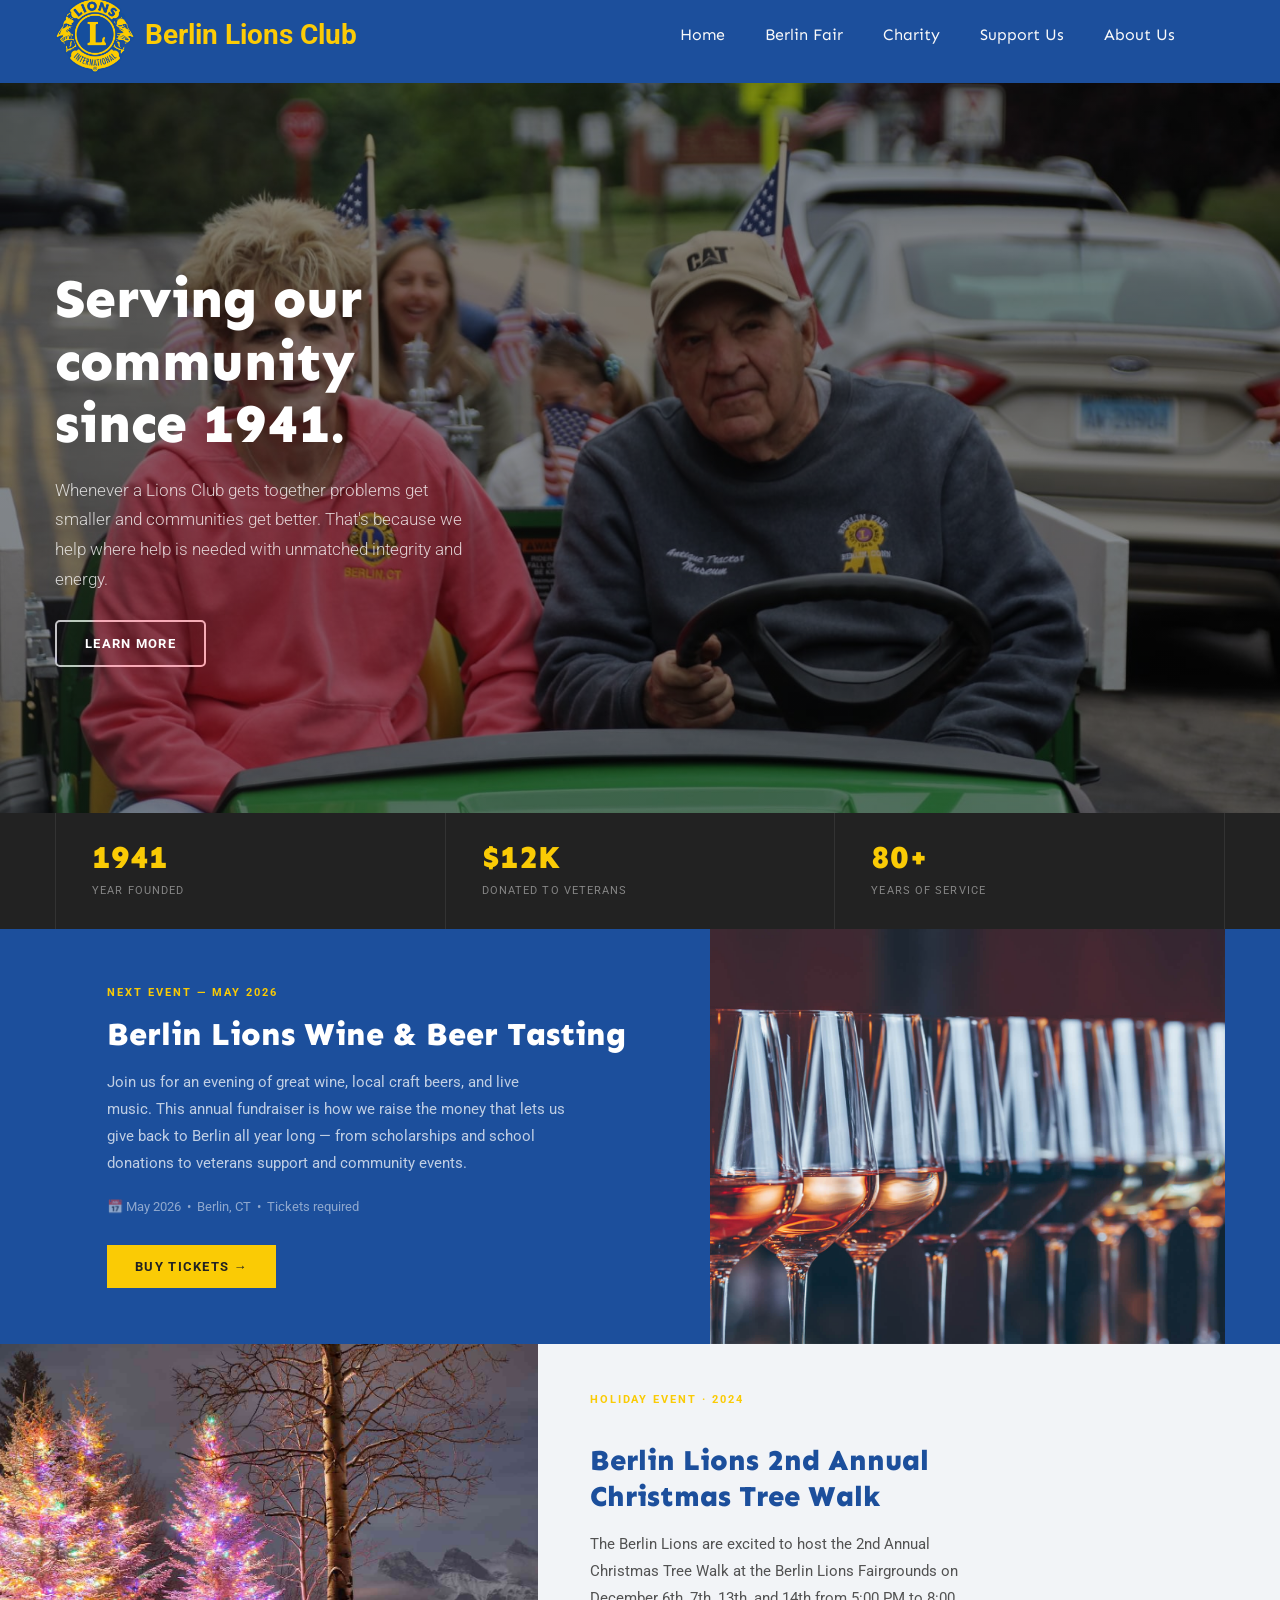
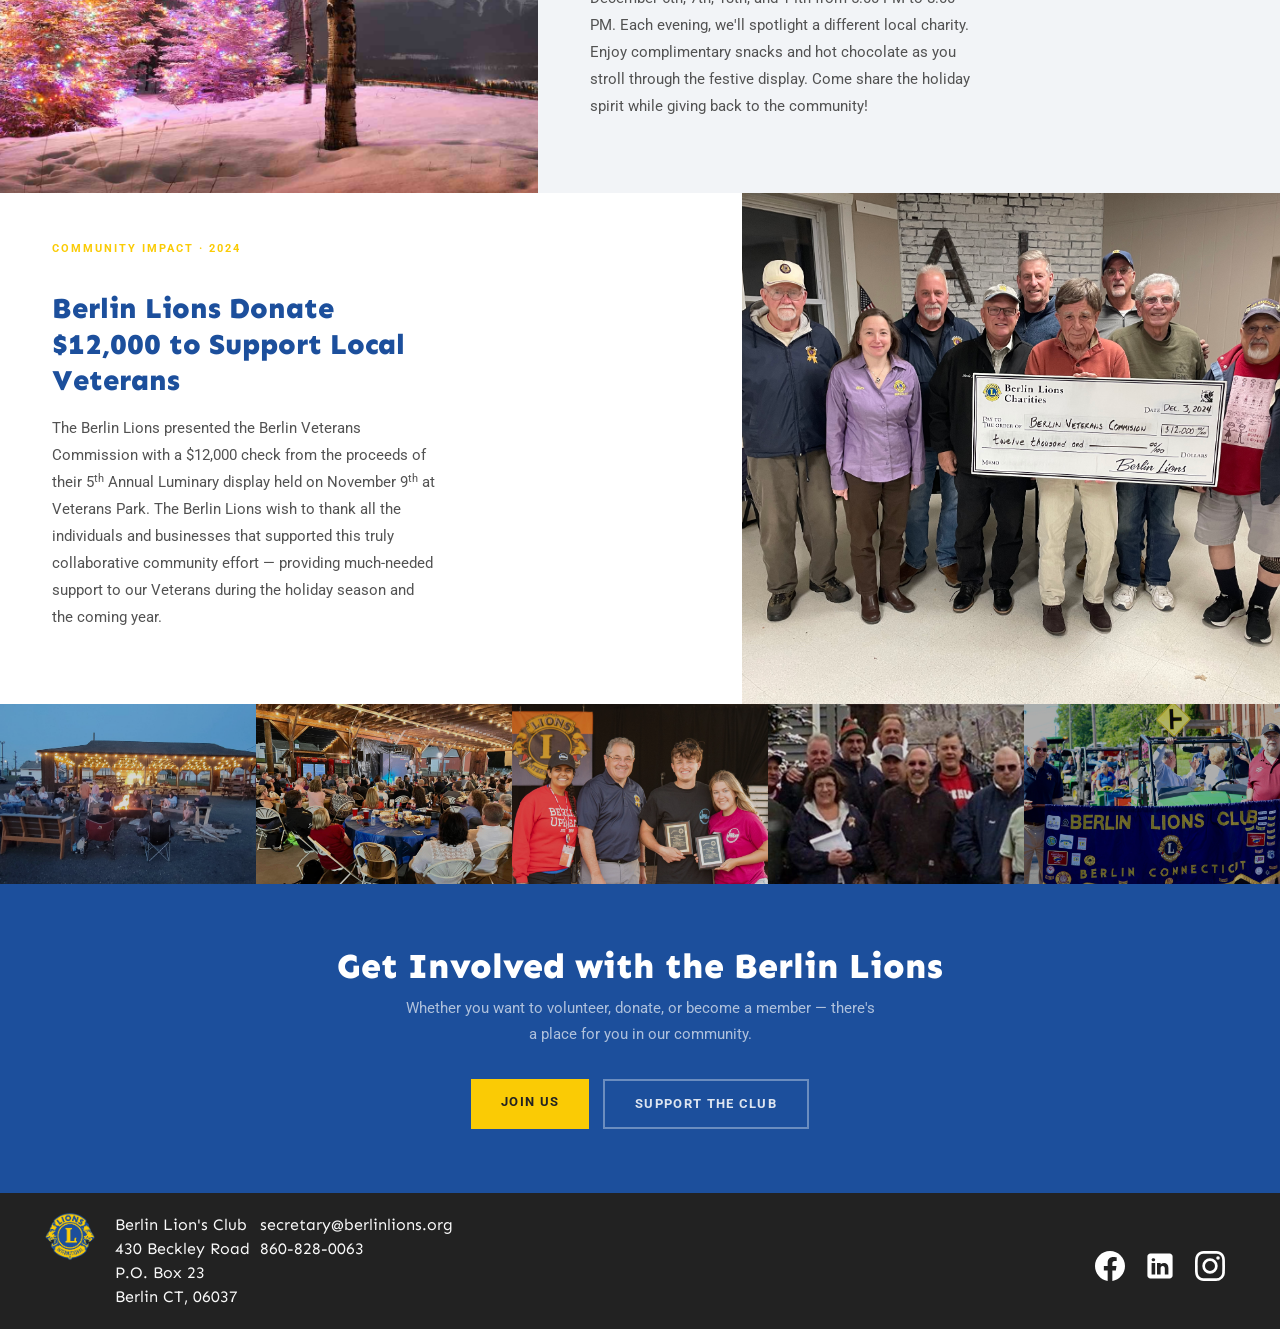
==== index.html @ 911eea94 "Fix mobile horizontal scroll on all pages - Change .nav-menu width from 100vw to 100% at the 991px b" ====
<!DOCTYPE html><html>

<!-- Added by HTTrack --><meta http-equiv="content-type" content="text/html;charset=utf-8" /><!-- /Added by HTTrack -->
<head><meta charset="utf-8"/><title>Berlin Lions Club</title><meta content="Whenever a Lions Club gets together problems get smaller and communities get better. That&#x27;s because we help where help is needed with unmatched integrity and energy." name="description"/><meta content="Berlin Lions Club" property="og:title"/><meta content="Whenever a Lions Club gets together problems get smaller and communities get better. That&#x27;s because we help where help is needed with unmatched integrity and energy." property="og:description"/><meta content="Berlin Lions Club" property="twitter:title"/><meta content="Whenever a Lions Club gets together problems get smaller and communities get better. That&#x27;s because we help where help is needed with unmatched integrity and energy." property="twitter:description"/><meta property="og:type" content="website"/><meta content="summary_large_image" name="twitter:card"/><meta content="width=device-width, initial-scale=1" name="viewport"/><link href="assets/css/berlin-lions-club.webflow.shared.37d15e43c.css" rel="stylesheet" type="text/css"/><link href="assets/css/nav-mobile.css" rel="stylesheet" type="text/css"/><link rel="preconnect" href="https://fonts.googleapis.com"/><link rel="preconnect" href="https://fonts.gstatic.com" crossorigin/><link href="https://fonts.googleapis.com/css2?family=Sen:wght@400;700;800&amp;family=Roboto:wght@100;300;400;500;700;900&amp;display=swap" rel="stylesheet"/><script type="text/javascript">!function(o,c){var n=c.documentElement,t=" w-mod-";n.className+=t+"js",("ontouchstart"in o||o.DocumentTouch&&c instanceof DocumentTouch)&&(n.className+=t+"touch")}(window,document);</script><link href="assets/images/6413dea9f4c32a8089a8ba12_Lions_Clubs_International_logo.svg.png" rel="icon" type="image/png"/><link href="assets/images/6413df35eb1179bc7def6053_Lions_Clubs_International_logo.svg-2.png" rel="apple-touch-icon"/><script async="" src="https://www.googletagmanager.com/gtag/js?id=G-NKDQXY9X1W"></script><script type="text/javascript">window.dataLayer = window.dataLayer || [];function gtag(){dataLayer.push(arguments);}gtag('set', 'developer_id.dZGVlNj', true);gtag('js', new Date());gtag('config', 'G-NKDQXY9X1W');</script><style>
.w-webflow-badge{display:none!important}
html, body { overflow-x: hidden; }

/* Hero override — photo background */
.top-section {
  min-height: 320px;
  background-image: linear-gradient(rgba(0,0,0,0.45), rgba(0,0,0,0.45)), url('assets/images/64d2f9195c69208bdfba242a_206488091_1672121236322072_620271244315346144_n.jpg');
  background-size: cover;
  background-position: center 30%;
  padding: 100px 0 80px;
}
.hero-heading {
  font-family: Sen, sans-serif !important;
  font-size: clamp(2.2rem, 5vw, 3.4rem) !important;
  font-weight: 800 !important;
  color: #fff !important;
  line-height: 1.15 !important;
  margin-bottom: 20px !important;
}
.hero-paragraph {
  font-family: Roboto, sans-serif !important;
  font-size: 17px !important;
  font-weight: 300 !important;
  color: rgba(255,255,255,0.78) !important;
  line-height: 1.75 !important;
  max-width: 540px;
}
.btn.light.outline {
  font-family: Roboto, sans-serif !important;
  font-weight: 700 !important;
  font-size: 13px !important;
  letter-spacing: .1em !important;
  text-transform: uppercase !important;
  color: #fff !important;
  border: 2px solid #facb05 !important;
  background: transparent !important;
  padding: 12px 28px !important;
  transition: background .2s, color .2s !important;
}
.btn.light.outline:hover {
  background: #facb05 !important;
  color: #222 !important;
}

/* Stats bar */
.home-stats {
  background: #222;
  padding: 0;
}
.home-stats-inner {
  display: flex;
  border-left: 1px solid rgba(255,255,255,0.08);
}
.home-stat {
  flex: 1;
  padding: 28px 36px;
  border-right: 1px solid rgba(255,255,255,0.08);
}
.home-stat-num {
  display: block;
  font-family: Sen, sans-serif;
  font-size: clamp(1.5rem, 5vw, 2rem);
  font-weight: 800;
  color: #facb05;
  line-height: 1;
  margin-bottom: 4px;
}
.home-stat-label {
  font-family: Roboto, sans-serif;
  font-size: 11px;
  letter-spacing: .1em;
  text-transform: uppercase;
  color: rgba(255,255,255,0.45);
}

/* News sections — side-by-side */
.home-news-row {
  display: flex;
  align-items: stretch;
  min-height: 340px;
}
.home-news-img {
  flex: 0 0 42%;
  object-fit: cover;
  display: block;
  width: 42%;
}
.home-news-body { text-align: left !important;
  flex: 1;
  padding: 48px 52px;
  display: flex;
  flex-direction: column;
  justify-content: center;
}
.home-news-tag { text-align: left !important;
  font-family: Roboto, sans-serif;
  font-size: 11px;
  font-weight: 700;
  letter-spacing: .18em;
  text-transform: uppercase;
  color: #facb05;
  margin-bottom: 14px;
  display: block;
}
.home-news-heading { text-align: left !important;
  font-family: Sen, sans-serif !important;
  font-size: clamp(1.3rem, 2.5vw, 1.8rem) !important;
  font-weight: 800 !important;
  color: #1c4f9c !important;
  margin-bottom: 16px !important;
  line-height: 1.25 !important;
}
.home-news-text { text-align: left !important;
  font-family: Roboto, sans-serif !important;
  font-size: 15px !important;
  color: #525252 !important;
  line-height: 1.8 !important;
}
.section-4 { background: #f2f4f7; padding: 0 !important; }
.section-3 { background: #fff; padding: 0 !important; }
.section-3 .home-news-img { order: 1; }
.section-3 .home-news-body { text-align: left !important; order: 0; }

/* CTA strip */
.home-cta {
  background: #1c4f9c;
  padding: 64px 40px;
  text-align: center;
}
.home-cta-title {
  font-family: Sen, sans-serif;
  font-size: clamp(1.6rem, 3vw, 2.2rem);
  font-weight: 800;
  color: #fff;
  margin: 0 0 12px;
}
.home-cta-sub {
  font-family: Roboto, sans-serif;
  font-size: 15px;
  color: rgba(255,255,255,0.65);
  margin: 0 auto 32px;
  max-width: 480px;
  line-height: 1.7;
}
.home-cta-btns { display: flex; gap: 14px; justify-content: center; flex-wrap: wrap; }
.home-cta-btn {
  font-family: Roboto, sans-serif;
  font-size: 13px;
  font-weight: 700;
  letter-spacing: .1em;
  text-transform: uppercase;
  padding: 13px 30px;
  text-decoration: none;
  transition: background .2s, color .2s, transform .2s;
  display: inline-block;
}
.home-cta-btn-gold { background: #facb05; color: #222; }
.home-cta-btn-gold:hover { background: #ffde03; transform: translateY(-2px); }
.home-cta-btn-outline { border: 2px solid rgba(255,255,255,0.35); color: rgba(255,255,255,0.85); }
.home-cta-btn-outline:hover { border-color: #facb05; color: #facb05; }

@media (max-width: 768px) {
  .home-news-row { flex-direction: column; }
  .home-news-img { width: 100%; flex: none; height: 220px; }
  .section-3 .home-news-img { order: 0; }
  .section-3 .home-news-body { text-align: left !important; order: 1; }
  .home-news-body { text-align: left !important; padding: 32px 24px; }
  .home-stats-inner { flex-direction: column; border-left: none; }
  .home-stat { border-right: none; border-bottom: 1px solid rgba(255,255,255,0.08); }
}

/* Upcoming event */
.home-upcoming {
  background: #1c4f9c;
  padding: 0;
}
.home-upcoming-inner {
  display: flex;
  align-items: stretch;
  min-height: 360px;
}
.home-upcoming-text {
  flex: 1;
  padding: 56px 52px;
  display: flex;
  flex-direction: column;
  justify-content: center;
}
.home-upcoming-title { text-align: left !important;
  font-family: Sen, sans-serif;
  font-size: clamp(1.5rem, 3vw, 2rem);
  font-weight: 800;
  color: #fff;
  margin: 0 0 16px;
  line-height: 1.2;
}
.home-upcoming-desc { text-align: left !important;
  font-family: Roboto, sans-serif;
  font-size: 15px;
  color: rgba(255,255,255,0.72);
  line-height: 1.8;
  margin: 0 0 20px;
  max-width: 460px;
}
.home-upcoming-meta {
  font-family: Roboto, sans-serif;
  font-size: 13px;
  color: rgba(255,255,255,0.5);
  margin-bottom: 28px;
}
.home-upcoming-btn {
  display: inline-block;
  font-family: Roboto, sans-serif;
  font-size: 13px;
  font-weight: 700;
  letter-spacing: .1em;
  text-transform: uppercase;
  background: #facb05;
  color: #222;
  padding: 12px 28px;
  text-decoration: none;
  align-self: flex-start;
  transition: background .2s, transform .2s;
}
.home-upcoming-btn:hover { background: #ffde03; transform: translateY(-2px); }
.home-upcoming-img {
  flex: 0 0 44%;
  width: 44%;
  object-fit: cover;
  display: block;
}

/* Photo gallery strip */
.home-gallery {
  display: grid;
  grid-template-columns: repeat(5, 1fr);
  height: 180px;
  overflow: hidden;
}
.home-gallery img {
  width: 100%;
  height: 100%;
  object-fit: cover;
  display: block;
  filter: brightness(0.85);
  transition: filter .3s, transform .4s;
}
.home-gallery img:hover { filter: brightness(1); transform: scale(1.05); }

@media (max-width: 768px) {
  /* Upcoming event stacks: text then image */
  .home-upcoming-inner { flex-direction: column; min-height: unset; }
  .home-upcoming-text {
    flex: none;       /* don't use flex:1 — it collapses with no parent height */
    width: 100%;
    padding: 36px 24px;
    box-sizing: border-box;
  }
  .home-upcoming-img { width: 100% !important; flex: none !important; height: 220px; order: 1; }

  /* Gallery */
  .home-gallery { grid-template-columns: repeat(3, 1fr); height: 150px; }
  .home-gallery img:nth-child(4),
  .home-gallery img:nth-child(5) { display: none; }
}

@media (max-width: 480px) {
  .top-section { padding: 60px 0 50px; }
  .hero-heading { font-size: 1.9rem !important; }
  .hero-paragraph { font-size: 15px !important; }
  .home-stat { padding: 20px 24px; }
  .home-news-body { text-align: left !important; padding: 24px 16px; }
  .home-upcoming-text { padding: 28px 16px; }
  .home-cta { padding: 48px 20px; }
  .home-cta-title { font-size: 1.5rem; }
  .home-gallery { grid-template-columns: repeat(2, 1fr); height: 130px; }
  .home-gallery img:nth-child(5) { display: none; }
}
</style></head><body class="body-3"><div class="menu-wrapper"><div data-collapse="medium" data-animation="over-left" data-duration="400" data-easing="ease" data-easing2="ease" role="banner" class="navbar w-nav"><div class="treewalkcontainer"><div class="nav-wrapper"><div class="div-block"><a href="index.html" aria-current="page" class="brand w-nav-brand w--current"><img width="80" sizes="80px" alt="" src="assets/images/6413d466976598272d9b6f7b_Lions_Clubs_International_logo.svg.png" srcset="assets/images/6413d466976598272d9b6f7b_Lions_Clubs_International_logo.svg-p-500.png 500w, assets/images/6413d466976598272d9b6f7b_Lions_Clubs_International_logo.svg-p-800.png 800w, assets/images/6413d466976598272d9b6f7b_Lions_Clubs_International_logo.svg-p-1080.png 1080w, assets/images/6413d466976598272d9b6f7b_Lions_Clubs_International_logo.svg.png 1200w" class="image-2"/></a><div class="text-block-2">Berlin Lions Club</div></div><div class="cart-nav-wrapper"><nav role="navigation" class="nav-menu w-nav-menu"><a href="index.html" aria-current="page" class="nav-link w-nav-link w--current">Home</a><a href="https://ctberlinfair.com/" class="nav-link w-nav-link">Berlin Fair</a><a href="charity.html" class="nav-link w-nav-link">Charity</a><a href="support.html" class="nav-link w-nav-link">Support Us</a><a href="about.html" class="nav-link w-nav-link">About Us</a></nav><div class="nav-button w-nav-button"><div class="w-icon-nav-menu"></div></div></div></div></div></div></div><div class="top-section"><div class="treewalkcontainer"><div class="hero-wrapper"><h1 class="hero-heading">Serving our community <br/>since 1941.</h1><p class="hero-paragraph">Whenever a Lions Club gets together problems get smaller and communities get better. That&#x27;s because we help where help is needed with unmatched integrity and energy.</p><div class="hero-button-wrapper"><a href="about.html" class="btn light outline w-button">Learn More</a></div></div></div></div><div class="home-stats"><div class="treewalkcontainer"><div class="home-stats-inner"><div class="home-stat"><span class="home-stat-num">1941</span><span class="home-stat-label">Year Founded</span></div><div class="home-stat"><span class="home-stat-num">$12K</span><span class="home-stat-label">Donated to Veterans</span></div><div class="home-stat"><span class="home-stat-num">80+</span><span class="home-stat-label">Years of Service</span></div></div></div></div><section class="home-upcoming"><div class="treewalkcontainer"><div class="home-upcoming-inner"><div class="home-upcoming-text"><span class="home-news-tag">Next Event &mdash; May 2026</span><h2 class="home-upcoming-title">Berlin Lions Wine &amp; Beer Tasting</h2><p class="home-upcoming-desc">Join us for an evening of great wine, local craft beers, and live music. This annual fundraiser is how we raise the money that lets us give back to Berlin all year long &mdash; from scholarships and school donations to veterans support and community events.</p><div class="home-upcoming-meta"><span>&#128197; May 2026 &nbsp;&bull;&nbsp; Berlin, CT &nbsp;&bull;&nbsp; Tickets required</span></div><a href="https://tickets.berlinlions.org" target="_blank" class="home-upcoming-btn">Buy Tickets &rarr;</a></div><img class="home-upcoming-img" src="assets/images/66047ab07de3c97af4216032_Wine-tasting.jpg" alt="Berlin Lions Wine and Beer Tasting"/></div></div></section><section class="section-4"><div class="home-news-row"><img class="home-news-img" src="assets/images/673d3420aabe2d2cb57e3ef7_illuminatedChristmastreeswiththeThreeSisterspeaksnearbyAlberta-017180d2af124f3b8df4892d33d4269d.jpg" alt="Christmas Tree Walk" loading="lazy"/><div class="home-news-body"><span class="home-news-tag">Holiday Event &middot; 2024</span><h2 class="home-news-heading safe-heading">Berlin Lions 2nd Annual Christmas Tree Walk</h2><p class="home-news-text safe-paragraph">The Berlin Lions are excited to host the 2nd Annual Christmas Tree Walk at the Berlin Lions Fairgrounds on December 6th, 7th, 13th, and 14th from 5:00 PM to 8:00 PM. Each evening, we'll spotlight a different local charity. Enjoy complimentary snacks and hot chocolate as you stroll through the festive display. Come share the holiday spirit while giving back to the community!</p></div></div></section><section class="section-3"><div class="home-news-row"><div class="home-news-body"><span class="home-news-tag">Community Impact &middot; 2024</span><h2 class="home-news-heading safe-heading">Berlin Lions Donate $12,000 to Support Local Veterans</h2><p class="home-news-text safe-paragraph">The Berlin Lions presented the Berlin Veterans Commission with a $12,000 check from the proceeds of their 5<sup>th</sup> Annual Luminary display held on November 9<sup>th</sup> at Veterans Park. The Berlin Lions wish to thank all the individuals and businesses that supported this truly collaborative community effort — providing much-needed support to our Veterans during the holiday season and the coming year.</p></div><img class="home-news-img" src="assets/images/67510ec02a382a1c6d6ccf04_2024 Check Presentaion to the Veterans.jpg" alt="Veterans $12,000 donation" loading="lazy"/></div></section><div class="home-gallery"><img src="assets/images/64d2f91b3d7606007e16ae78_345154405_227978186514954_4246603687907924377_n.jpg" alt="Lions event" loading="lazy"/><img src="assets/images/64d5822a426de9959fbbbc89_356417262_578649124452678_4437823804060090495_n.jpg" alt="Lions event" loading="lazy"/><img src="assets/images/64d9070b5436d9a10d0a44b3_lionsupbeatawards.jpg" alt="Lions awards" loading="lazy"/><img src="assets/images/6413e290be9e5244e8a7957c_slider-christmas.jpg" alt="Christmas event" loading="lazy"/><img src="assets/images/061125173521memorial.jpg" alt="Memorial event" loading="lazy"/></div><div class="home-cta"><h2 class="home-cta-title">Get Involved with the Berlin Lions</h2><p class="home-cta-sub">Whether you want to volunteer, donate, or become a member — there's a place for you in our community.</p><div class="home-cta-btns"><a href="about.html" class="home-cta-btn home-cta-btn-gold">Join Us</a><a href="support.html" class="home-cta-btn home-cta-btn-outline">Support the Club</a></div></div><div class="footer"><div class="treewalkcontainer"><div class="footer-wrapper"><div class="footer-logo-column"><div><img src="assets/images/6413d466976598272d9b6f7b_Lions_Clubs_International_logo.svg.png" width="50" sizes="50px" srcset="assets/images/6413d466976598272d9b6f7b_Lions_Clubs_International_logo.svg-p-500.png 500w, assets/images/6413d466976598272d9b6f7b_Lions_Clubs_International_logo.svg-p-800.png 800w, assets/images/6413d466976598272d9b6f7b_Lions_Clubs_International_logo.svg-p-1080.png 1080w, assets/images/6413d466976598272d9b6f7b_Lions_Clubs_International_logo.svg.png 1200w" alt="" class="image-6"/></div><div class="rich-text-block w-richtext"><p class="paragraph-4">Berlin Lion&#x27;s Club<br/>430 Beckley Road<br/>P.O. Box 23<br/>Berlin CT, 06037<br/></p></div><div class="rich-text-block w-richtext"><p class="paragraph-5">secretary@berlinlions.org<br/>860-828-0063</p></div></div><div><a href="https://www.facebook.com/BerlinCTLionsClub/" class="social-footer-link w-inline-block"><img src="assets/images/6413d30124cfc2fc43f24b1f_Facebook Logo.svg" width="30" alt="Facebook Logo"/></a><a href="https://www.linkedin.com/company/berlin-lions-club/" target="_blank" class="social-footer-link w-inline-block"><img src="assets/images/64d8ff27399cb463eb11ce80_linkedin.svg" width="30" alt="Twitter Logo"/></a><a href="https://www.instagram.com/ctberlinfair/" target="_blank" class="social-footer-link w-inline-block"><img src="assets/images/6413d30124cfc279d9f24b1d_Insta.svg" width="30" alt="Instagram Logo"/></a></div></div></div></div><script src="assets/js/nav.js"></script></body>

</html>
---- assets/css/berlin-lions-club.webflow.shared.37d15e43c.css ----
html {
  -webkit-text-size-adjust: 100%;
  -ms-text-size-adjust: 100%;
  font-family: sans-serif;
}

body {
  margin: 0;
}

article, aside, details, figcaption, figure, footer, header, hgroup, main, menu, nav, section, summary {
  display: block;
}

audio, canvas, progress, video {
  vertical-align: baseline;
  display: inline-block;
}

audio:not([controls]) {
  height: 0;
  display: none;
}

[hidden], template {
  display: none;
}

a {
  background-color: #0000;
}

a:active, a:hover {
  outline: 0;
}

abbr[title] {
  border-bottom: 1px dotted;
}

b, strong {
  font-weight: bold;
}

dfn {
  font-style: italic;
}

h1 {
  margin: .67em 0;
  font-size: 2em;
}

mark {
  color: #000;
  background: #ff0;
}

small {
  font-size: 80%;
}

sub, sup {
  vertical-align: baseline;
  font-size: 75%;
  line-height: 0;
  position: relative;
}

sup {
  top: -.5em;
}

sub {
  bottom: -.25em;
}

img {
  border: 0;
}

svg:not(:root) {
  overflow: hidden;
}

hr {
  box-sizing: content-box;
  height: 0;
}

pre {
  overflow: auto;
}

code, kbd, pre, samp {
  font-family: monospace;
  font-size: 1em;
}

button, input, optgroup, select, textarea {
  color: inherit;
  font: inherit;
  margin: 0;
}

button {
  overflow: visible;
}

button, select {
  text-transform: none;
}

button, html input[type="button"], input[type="reset"] {
  -webkit-appearance: button;
  cursor: pointer;
}

button[disabled], html input[disabled] {
  cursor: default;
}

button::-moz-focus-inner, input::-moz-focus-inner {
  border: 0;
  padding: 0;
}

input {
  line-height: normal;
}

input[type="checkbox"], input[type="radio"] {
  box-sizing: border-box;
  padding: 0;
}

input[type="number"]::-webkit-inner-spin-button, input[type="number"]::-webkit-outer-spin-button {
  height: auto;
}

input[type="search"] {
  -webkit-appearance: none;
}

input[type="search"]::-webkit-search-cancel-button, input[type="search"]::-webkit-search-decoration {
  -webkit-appearance: none;
}

legend {
  border: 0;
  padding: 0;
}

textarea {
  overflow: auto;
}

optgroup {
  font-weight: bold;
}

table {
  border-collapse: collapse;
  border-spacing: 0;
}

td, th {
  padding: 0;
}

@font-face {
  font-family: webflow-icons;
  src: url("[data-uri]") format("truetype");
  font-weight: normal;
  font-style: normal;
}

[class^="w-icon-"], [class*=" w-icon-"] {
  speak: none;
  font-variant: normal;
  text-transform: none;
  -webkit-font-smoothing: antialiased;
  -moz-osx-font-smoothing: grayscale;
  font-style: normal;
  font-weight: normal;
  line-height: 1;
  font-family: webflow-icons !important;
}

.w-icon-slider-right:before {
  content: "";
}

.w-icon-slider-left:before {
  content: "";
}

.w-icon-nav-menu:before {
  content: "";
}

.w-icon-arrow-down:before, .w-icon-dropdown-toggle:before {
  content: "";
}

.w-icon-file-upload-remove:before {
  content: "";
}

.w-icon-file-upload-icon:before {
  content: "";
}

* {
  box-sizing: border-box;
}

html {
  height: 100%;
}

body {
  color: #333;
  background-color: #fff;
  min-height: 100%;
  margin: 0;
  font-family: Arial, sans-serif;
  font-size: 14px;
  line-height: 20px;
}

img {
  vertical-align: middle;
  max-width: 100%;
  display: inline-block;
}

html.w-mod-touch * {
  background-attachment: scroll !important;
}

.w-block {
  display: block;
}

.w-inline-block {
  max-width: 100%;
  display: inline-block;
}

.w-clearfix:before, .w-clearfix:after {
  content: " ";
  grid-area: 1 / 1 / 2 / 2;
  display: table;
}

.w-clearfix:after {
  clear: both;
}

.w-hidden {
  display: none;
}

.w-button {
  color: #fff;
  line-height: inherit;
  cursor: pointer;
  background-color: #3898ec;
  border: 0;
  border-radius: 0;
  padding: 9px 15px;
  text-decoration: none;
  display: inline-block;
}

input.w-button {
  -webkit-appearance: button;
}

html[data-w-dynpage] [data-w-cloak] {
  color: #0000 !important;
}

.w-code-block {
  margin: unset;
}

pre.w-code-block code {
  all: inherit;
}

.w-optimization {
  display: contents;
}

.w-webflow-badge, .w-webflow-badge > img {
  box-sizing: unset;
  width: unset;
  height: unset;
  max-height: unset;
  max-width: unset;
  min-height: unset;
  min-width: unset;
  margin: unset;
  padding: unset;
  float: unset;
  clear: unset;
  border: unset;
  border-radius: unset;
  background: unset;
  background-image: unset;
  background-position: unset;
  background-size: unset;
  background-repeat: unset;
  background-origin: unset;
  background-clip: unset;
  background-attachment: unset;
  background-color: unset;
  box-shadow: unset;
  transform: unset;
  direction: unset;
  font-family: unset;
  font-weight: unset;
  color: unset;
  font-size: unset;
  line-height: unset;
  font-style: unset;
  font-variant: unset;
  text-align: unset;
  letter-spacing: unset;
  -webkit-text-decoration: unset;
  text-decoration: unset;
  text-indent: unset;
  text-transform: unset;
  list-style-type: unset;
  text-shadow: unset;
  vertical-align: unset;
  cursor: unset;
  white-space: unset;
  word-break: unset;
  word-spacing: unset;
  word-wrap: unset;
  transition: unset;
}

.w-webflow-badge {
  white-space: nowrap;
  cursor: pointer;
  box-shadow: 0 0 0 1px #0000001a, 0 1px 3px #0000001a;
  visibility: visible !important;
  opacity: 1 !important;
  z-index: 2147483647 !important;
  color: #aaadb0 !important;
  overflow: unset !important;
  background-color: #fff !important;
  border-radius: 3px !important;
  width: auto !important;
  height: auto !important;
  margin: 0 !important;
  padding: 6px !important;
  font-size: 12px !important;
  line-height: 14px !important;
  text-decoration: none !important;
  display: inline-block !important;
  position: fixed !important;
  inset: auto 12px 12px auto !important;
  transform: none !important;
}

.w-webflow-badge > img {
  position: unset;
  visibility: unset !important;
  opacity: 1 !important;
  vertical-align: middle !important;
  display: inline-block !important;
}

h1, h2, h3, h4, h5, h6 {
  margin-bottom: 10px;
  font-weight: bold;
}

h1 {
  margin-top: 20px;
  font-size: 38px;
  line-height: 44px;
}

h2 {
  margin-top: 20px;
  font-size: 32px;
  line-height: 36px;
}

h3 {
  margin-top: 20px;
  font-size: 24px;
  line-height: 30px;
}

h4 {
  margin-top: 10px;
  font-size: 18px;
  line-height: 24px;
}

h5 {
  margin-top: 10px;
  font-size: 14px;
  line-height: 20px;
}

h6 {
  margin-top: 10px;
  font-size: 12px;
  line-height: 18px;
}

p {
  margin-top: 0;
  margin-bottom: 10px;
}

blockquote {
  border-left: 5px solid #e2e2e2;
  margin: 0 0 10px;
  padding: 10px 20px;
  font-size: 18px;
  line-height: 22px;
}

figure {
  margin: 0 0 10px;
}

figcaption {
  text-align: center;
  margin-top: 5px;
}

ul, ol {
  margin-top: 0;
  margin-bottom: 10px;
  padding-left: 40px;
}

.w-list-unstyled {
  padding-left: 0;
  list-style: none;
}

.w-embed:before, .w-embed:after {
  content: " ";
  grid-area: 1 / 1 / 2 / 2;
  display: table;
}

.w-embed:after {
  clear: both;
}

.w-video {
  width: 100%;
  padding: 0;
  position: relative;
}

.w-video iframe, .w-video object, .w-video embed {
  border: none;
  width: 100%;
  height: 100%;
  position: absolute;
  top: 0;
  left: 0;
}

fieldset {
  border: 0;
  margin: 0;
  padding: 0;
}

button, [type="button"], [type="reset"] {
  cursor: pointer;
  -webkit-appearance: button;
  border: 0;
}

.w-form {
  margin: 0 0 15px;
}

.w-form-done {
  text-align: center;
  background-color: #ddd;
  padding: 20px;
  display: none;
}

.w-form-fail {
  background-color: #ffdede;
  margin-top: 10px;
  padding: 10px;
  display: none;
}

.w-input, .w-select {
  color: #333;
  vertical-align: middle;
  background-color: #fff;
  border: 1px solid #ccc;
  width: 100%;
  height: 38px;
  margin-bottom: 10px;
  padding: 8px 12px;
  font-size: 14px;
  line-height: 1.42857;
  display: block;
}

.w-input::placeholder, .w-select::placeholder {
  color: #999;
}

.w-input:focus, .w-select:focus {
  border-color: #3898ec;
  outline: 0;
}

.w-input[disabled], .w-select[disabled], .w-input[readonly], .w-select[readonly], fieldset[disabled] .w-input, fieldset[disabled] .w-select {
  cursor: not-allowed;
}

.w-input[disabled]:not(.w-input-disabled), .w-select[disabled]:not(.w-input-disabled), .w-input[readonly], .w-select[readonly], fieldset[disabled]:not(.w-input-disabled) .w-input, fieldset[disabled]:not(.w-input-disabled) .w-select {
  background-color: #eee;
}

textarea.w-input, textarea.w-select {
  height: auto;
}

.w-select {
  background-color: #f3f3f3;
}

.w-select[multiple] {
  height: auto;
}

.w-form-label {
  cursor: pointer;
  margin-bottom: 0;
  font-weight: normal;
  display: inline-block;
}

.w-radio {
  margin-bottom: 5px;
  padding-left: 20px;
  display: block;
}

.w-radio:before, .w-radio:after {
  content: " ";
  grid-area: 1 / 1 / 2 / 2;
  display: table;
}

.w-radio:after {
  clear: both;
}

.w-radio-input {
  float: left;
  margin: 3px 0 0 -20px;
  line-height: normal;
}

.w-file-upload {
  margin-bottom: 10px;
  display: block;
}

.w-file-upload-input {
  opacity: 0;
  z-index: -100;
  width: .1px;
  height: .1px;
  position: absolute;
  overflow: hidden;
}

.w-file-upload-default, .w-file-upload-uploading, .w-file-upload-success {
  color: #333;
  display: inline-block;
}

.w-file-upload-error {
  margin-top: 10px;
  display: block;
}

.w-file-upload-default.w-hidden, .w-file-upload-uploading.w-hidden, .w-file-upload-error.w-hidden, .w-file-upload-success.w-hidden {
  display: none;
}

.w-file-upload-uploading-btn {
  cursor: pointer;
  background-color: #fafafa;
  border: 1px solid #ccc;
  margin: 0;
  padding: 8px 12px;
  font-size: 14px;
  font-weight: normal;
  display: flex;
}

.w-file-upload-file {
  background-color: #fafafa;
  border: 1px solid #ccc;
  flex-grow: 1;
  justify-content: space-between;
  margin: 0;
  padding: 8px 9px 8px 11px;
  display: flex;
}

.w-file-upload-file-name {
  font-size: 14px;
  font-weight: normal;
  display: block;
}

.w-file-remove-link {
  cursor: pointer;
  width: auto;
  height: auto;
  margin-top: 3px;
  margin-left: 10px;
  padding: 3px;
  display: block;
}

.w-icon-file-upload-remove {
  margin: auto;
  font-size: 10px;
}

.w-file-upload-error-msg {
  color: #ea384c;
  padding: 2px 0;
  display: inline-block;
}

.w-file-upload-info {
  padding: 0 12px;
  line-height: 38px;
  display: inline-block;
}

.w-file-upload-label {
  cursor: pointer;
  background-color: #fafafa;
  border: 1px solid #ccc;
  margin: 0;
  padding: 8px 12px;
  font-size: 14px;
  font-weight: normal;
  display: inline-block;
}

.w-icon-file-upload-icon, .w-icon-file-upload-uploading {
  width: 20px;
  margin-right: 8px;
  display: inline-block;
}

.w-icon-file-upload-uploading {
  height: 20px;
}

.w-container {
  max-width: 940px;
  margin-left: auto;
  margin-right: auto;
}

.w-container:before, .w-container:after {
  content: " ";
  grid-area: 1 / 1 / 2 / 2;
  display: table;
}

.w-container:after {
  clear: both;
}

.w-container .w-row {
  margin-left: -10px;
  margin-right: -10px;
}

.w-row:before, .w-row:after {
  content: " ";
  grid-area: 1 / 1 / 2 / 2;
  display: table;
}

.w-row:after {
  clear: both;
}

.w-row .w-row {
  margin-left: 0;
  margin-right: 0;
}

.w-col {
  float: left;
  width: 100%;
  min-height: 1px;
  padding-left: 10px;
  padding-right: 10px;
  position: relative;
}

.w-col .w-col {
  padding-left: 0;
  padding-right: 0;
}

.w-col-1 {
  width: 8.33333%;
}

.w-col-2 {
  width: 16.6667%;
}

.w-col-3 {
  width: 25%;
}

.w-col-4 {
  width: 33.3333%;
}

.w-col-5 {
  width: 41.6667%;
}

.w-col-6 {
  width: 50%;
}

.w-col-7 {
  width: 58.3333%;
}

.w-col-8 {
  width: 66.6667%;
}

.w-col-9 {
  width: 75%;
}

.w-col-10 {
  width: 83.3333%;
}

.w-col-11 {
  width: 91.6667%;
}

.w-col-12 {
  width: 100%;
}

.w-hidden-main {
  display: none !important;
}

@media screen and (max-width: 991px) {
  .w-container {
    max-width: 728px;
  }

  .w-hidden-main {
    display: inherit !important;
  }

  .w-hidden-medium {
    display: none !important;
  }

  .w-col-medium-1 {
    width: 8.33333%;
  }

  .w-col-medium-2 {
    width: 16.6667%;
  }

  .w-col-medium-3 {
    width: 25%;
  }

  .w-col-medium-4 {
    width: 33.3333%;
  }

  .w-col-medium-5 {
    width: 41.6667%;
  }

  .w-col-medium-6 {
    width: 50%;
  }

  .w-col-medium-7 {
    width: 58.3333%;
  }

  .w-col-medium-8 {
    width: 66.6667%;
  }

  .w-col-medium-9 {
    width: 75%;
  }

  .w-col-medium-10 {
    width: 83.3333%;
  }

  .w-col-medium-11 {
    width: 91.6667%;
  }

  .w-col-medium-12 {
    width: 100%;
  }

  .w-col-stack {
    width: 100%;
    left: auto;
    right: auto;
  }
}

@media screen and (max-width: 767px) {
  .w-hidden-main, .w-hidden-medium {
    display: inherit !important;
  }

  .w-hidden-small {
    display: none !important;
  }

  .w-row, .w-container .w-row {
    margin-left: 0;
    margin-right: 0;
  }

  .w-col {
    width: 100%;
    left: auto;
    right: auto;
  }

  .w-col-small-1 {
    width: 8.33333%;
  }

  .w-col-small-2 {
    width: 16.6667%;
  }

  .w-col-small-3 {
    width: 25%;
  }

  .w-col-small-4 {
    width: 33.3333%;
  }

  .w-col-small-5 {
    width: 41.6667%;
  }

  .w-col-small-6 {
    width: 50%;
  }

  .w-col-small-7 {
    width: 58.3333%;
  }

  .w-col-small-8 {
    width: 66.6667%;
  }

  .w-col-small-9 {
    width: 75%;
  }

  .w-col-small-10 {
    width: 83.3333%;
  }

  .w-col-small-11 {
    width: 91.6667%;
  }

  .w-col-small-12 {
    width: 100%;
  }
}

@media screen and (max-width: 479px) {
  .w-container {
    max-width: none;
  }

  .w-hidden-main, .w-hidden-medium, .w-hidden-small {
    display: inherit !important;
  }

  .w-hidden-tiny {
    display: none !important;
  }

  .w-col {
    width: 100%;
  }

  .w-col-tiny-1 {
    width: 8.33333%;
  }

  .w-col-tiny-2 {
    width: 16.6667%;
  }

  .w-col-tiny-3 {
    width: 25%;
  }

  .w-col-tiny-4 {
    width: 33.3333%;
  }

  .w-col-tiny-5 {
    width: 41.6667%;
  }

  .w-col-tiny-6 {
    width: 50%;
  }

  .w-col-tiny-7 {
    width: 58.3333%;
  }

  .w-col-tiny-8 {
    width: 66.6667%;
  }

  .w-col-tiny-9 {
    width: 75%;
  }

  .w-col-tiny-10 {
    width: 83.3333%;
  }

  .w-col-tiny-11 {
    width: 91.6667%;
  }

  .w-col-tiny-12 {
    width: 100%;
  }
}

.w-widget {
  position: relative;
}

.w-widget-map {
  width: 100%;
  height: 400px;
}

.w-widget-map label {
  width: auto;
  display: inline;
}

.w-widget-map img {
  max-width: inherit;
}

.w-widget-map .gm-style-iw {
  text-align: center;
}

.w-widget-map .gm-style-iw > button {
  display: none !important;
}

.w-widget-twitter {
  overflow: hidden;
}

.w-widget-twitter-count-shim {
  vertical-align: top;
  text-align: center;
  background: #fff;
  border: 1px solid #758696;
  border-radius: 3px;
  width: 28px;
  height: 20px;
  display: inline-block;
  position: relative;
}

.w-widget-twitter-count-shim * {
  pointer-events: none;
  -webkit-user-select: none;
  user-select: none;
}

.w-widget-twitter-count-shim .w-widget-twitter-count-inner {
  text-align: center;
  color: #999;
  font-family: serif;
  font-size: 15px;
  line-height: 12px;
  position: relative;
}

.w-widget-twitter-count-shim .w-widget-twitter-count-clear {
  display: block;
  position: relative;
}

.w-widget-twitter-count-shim.w--large {
  width: 36px;
  height: 28px;
}

.w-widget-twitter-count-shim.w--large .w-widget-twitter-count-inner {
  font-size: 18px;
  line-height: 18px;
}

.w-widget-twitter-count-shim:not(.w--vertical) {
  margin-left: 5px;
  margin-right: 8px;
}

.w-widget-twitter-count-shim:not(.w--vertical).w--large {
  margin-left: 6px;
}

.w-widget-twitter-count-shim:not(.w--vertical):before, .w-widget-twitter-count-shim:not(.w--vertical):after {
  content: " ";
  pointer-events: none;
  border: solid #0000;
  width: 0;
  height: 0;
  position: absolute;
  top: 50%;
  left: 0;
}

.w-widget-twitter-count-shim:not(.w--vertical):before {
  border-width: 4px;
  border-color: #75869600 #5d6c7b #75869600 #75869600;
  margin-top: -4px;
  margin-left: -9px;
}

.w-widget-twitter-count-shim:not(.w--vertical).w--large:before {
  border-width: 5px;
  margin-top: -5px;
  margin-left: -10px;
}

.w-widget-twitter-count-shim:not(.w--vertical):after {
  border-width: 4px;
  border-color: #fff0 #fff #fff0 #fff0;
  margin-top: -4px;
  margin-left: -8px;
}

.w-widget-twitter-count-shim:not(.w--vertical).w--large:after {
  border-width: 5px;
  margin-top: -5px;
  margin-left: -9px;
}

.w-widget-twitter-count-shim.w--vertical {
  width: 61px;
  height: 33px;
  margin-bottom: 8px;
}

.w-widget-twitter-count-shim.w--vertical:before, .w-widget-twitter-count-shim.w--vertical:after {
  content: " ";
  pointer-events: none;
  border: solid #0000;
  width: 0;
  height: 0;
  position: absolute;
  top: 100%;
  left: 50%;
}

.w-widget-twitter-count-shim.w--vertical:before {
  border-width: 5px;
  border-color: #5d6c7b #75869600 #75869600;
  margin-left: -5px;
}

.w-widget-twitter-count-shim.w--vertical:after {
  border-width: 4px;
  border-color: #fff #fff0 #fff0;
  margin-left: -4px;
}

.w-widget-twitter-count-shim.w--vertical .w-widget-twitter-count-inner {
  font-size: 18px;
  line-height: 22px;
}

.w-widget-twitter-count-shim.w--vertical.w--large {
  width: 76px;
}

.w-background-video {
  color: #fff;
  height: 500px;
  position: relative;
  overflow: hidden;
}

.w-background-video > video {
  object-fit: cover;
  z-index: -100;
  background-position: 50%;
  background-size: cover;
  width: 100%;
  height: 100%;
  margin: auto;
  position: absolute;
  inset: -100%;
}

.w-background-video > video::-webkit-media-controls-start-playback-button {
  -webkit-appearance: none;
  display: none !important;
}

.w-background-video--control {
  background-color: #0000;
  padding: 0;
  position: absolute;
  bottom: 1em;
  right: 1em;
}

.w-background-video--control > [hidden] {
  display: none !important;
}

.w-slider {
  text-align: center;
  clear: both;
  -webkit-tap-highlight-color: #0000;
  tap-highlight-color: #0000;
  background: #ddd;
  height: 300px;
  position: relative;
}

.w-slider-mask {
  z-index: 1;
  white-space: nowrap;
  height: 100%;
  display: block;
  position: relative;
  left: 0;
  right: 0;
  overflow: hidden;
}

.w-slide {
  vertical-align: top;
  white-space: normal;
  text-align: left;
  width: 100%;
  height: 100%;
  display: inline-block;
  position: relative;
}

.w-slider-nav {
  z-index: 2;
  text-align: center;
  -webkit-tap-highlight-color: #0000;
  tap-highlight-color: #0000;
  height: 40px;
  margin: auto;
  padding-top: 10px;
  position: absolute;
  inset: auto 0 0;
}

.w-slider-nav.w-round > div {
  border-radius: 100%;
}

.w-slider-nav.w-num > div {
  font-size: inherit;
  line-height: inherit;
  width: auto;
  height: auto;
  padding: .2em .5em;
}

.w-slider-nav.w-shadow > div {
  box-shadow: 0 0 3px #3336;
}

.w-slider-nav-invert {
  color: #fff;
}

.w-slider-nav-invert > div {
  background-color: #2226;
}

.w-slider-nav-invert > div.w-active {
  background-color: #222;
}

.w-slider-dot {
  cursor: pointer;
  background-color: #fff6;
  width: 1em;
  height: 1em;
  margin: 0 3px .5em;
  transition: background-color .1s, color .1s;
  display: inline-block;
  position: relative;
}

.w-slider-dot.w-active {
  background-color: #fff;
}

.w-slider-dot:focus {
  outline: none;
  box-shadow: 0 0 0 2px #fff;
}

.w-slider-dot:focus.w-active {
  box-shadow: none;
}

.w-slider-arrow-left, .w-slider-arrow-right {
  cursor: pointer;
  color: #fff;
  -webkit-tap-highlight-color: #0000;
  tap-highlight-color: #0000;
  -webkit-user-select: none;
  user-select: none;
  width: 80px;
  margin: auto;
  font-size: 40px;
  position: absolute;
  inset: 0;
  overflow: hidden;
}

.w-slider-arrow-left [class^="w-icon-"], .w-slider-arrow-right [class^="w-icon-"], .w-slider-arrow-left [class*=" w-icon-"], .w-slider-arrow-right [class*=" w-icon-"] {
  position: absolute;
}

.w-slider-arrow-left:focus, .w-slider-arrow-right:focus {
  outline: 0;
}

.w-slider-arrow-left {
  z-index: 3;
  right: auto;
}

.w-slider-arrow-right {
  z-index: 4;
  left: auto;
}

.w-icon-slider-left, .w-icon-slider-right {
  width: 1em;
  height: 1em;
  margin: auto;
  inset: 0;
}

.w-slider-aria-label {
  clip: rect(0 0 0 0);
  border: 0;
  width: 1px;
  height: 1px;
  margin: -1px;
  padding: 0;
  position: absolute;
  overflow: hidden;
}

.w-slider-force-show {
  display: block !important;
}

.w-dropdown {
  text-align: left;
  z-index: 900;
  margin-left: auto;
  margin-right: auto;
  display: inline-block;
  position: relative;
}

.w-dropdown-btn, .w-dropdown-toggle, .w-dropdown-link {
  vertical-align: top;
  color: #222;
  text-align: left;
  white-space: nowrap;
  margin-left: auto;
  margin-right: auto;
  padding: 20px;
  text-decoration: none;
  position: relative;
}

.w-dropdown-toggle {
  -webkit-user-select: none;
  user-select: none;
  cursor: pointer;
  padding-right: 40px;
  display: inline-block;
}

.w-dropdown-toggle:focus {
  outline: 0;
}

.w-icon-dropdown-toggle {
  width: 1em;
  height: 1em;
  margin: auto 20px auto auto;
  position: absolute;
  top: 0;
  bottom: 0;
  right: 0;
}

.w-dropdown-list {
  background: #ddd;
  min-width: 100%;
  display: none;
  position: absolute;
}

.w-dropdown-list.w--open {
  display: block;
}

.w-dropdown-link {
  color: #222;
  padding: 10px 20px;
  display: block;
}

.w-dropdown-link.w--current {
  color: #0082f3;
}

.w-dropdown-link:focus {
  outline: 0;
}

@media screen and (max-width: 767px) {
  .w-nav-brand {
    padding-left: 10px;
  }
}

.w-lightbox-backdrop {
  cursor: auto;
  letter-spacing: normal;
  text-indent: 0;
  text-shadow: none;
  text-transform: none;
  visibility: visible;
  white-space: normal;
  word-break: normal;
  word-spacing: normal;
  word-wrap: normal;
  color: #fff;
  text-align: center;
  z-index: 2000;
  opacity: 0;
  -webkit-user-select: none;
  -moz-user-select: none;
  -webkit-tap-highlight-color: transparent;
  background: #000000e6;
  outline: 0;
  font-family: Helvetica Neue, Helvetica, Ubuntu, Segoe UI, Verdana, sans-serif;
  font-size: 17px;
  font-style: normal;
  font-weight: 300;
  line-height: 1.2;
  list-style: disc;
  position: fixed;
  inset: 0;
  -webkit-transform: translate(0);
}

.w-lightbox-backdrop, .w-lightbox-container {
  -webkit-overflow-scrolling: touch;
  height: 100%;
  overflow: auto;
}

.w-lightbox-content {
  height: 100vh;
  position: relative;
  overflow: hidden;
}

.w-lightbox-view {
  opacity: 0;
  width: 100vw;
  height: 100vh;
  position: absolute;
}

.w-lightbox-view:before {
  content: "";
  height: 100vh;
}

.w-lightbox-group, .w-lightbox-group .w-lightbox-view, .w-lightbox-group .w-lightbox-view:before {
  height: 86vh;
}

.w-lightbox-frame, .w-lightbox-view:before {
  vertical-align: middle;
  display: inline-block;
}

.w-lightbox-figure {
  margin: 0;
  position: relative;
}

.w-lightbox-group .w-lightbox-figure {
  cursor: pointer;
}

.w-lightbox-img {
  width: auto;
  max-width: none;
  height: auto;
}

.w-lightbox-image {
  float: none;
  max-width: 100vw;
  max-height: 100vh;
  display: block;
}

.w-lightbox-group .w-lightbox-image {
  max-height: 86vh;
}

.w-lightbox-caption {
  text-align: left;
  text-overflow: ellipsis;
  white-space: nowrap;
  background: #0006;
  padding: .5em 1em;
  position: absolute;
  bottom: 0;
  left: 0;
  right: 0;
  overflow: hidden;
}

.w-lightbox-embed {
  width: 100%;
  height: 100%;
  position: absolute;
  inset: 0;
}

.w-lightbox-control {
  cursor: pointer;
  background-position: center;
  background-repeat: no-repeat;
  background-size: 24px;
  width: 4em;
  transition: all .3s;
  position: absolute;
  top: 0;
}

.w-lightbox-left {
  background-image: url("[data-uri]");
  display: none;
  bottom: 0;
  left: 0;
}

.w-lightbox-right {
  background-image: url("[data-uri]");
  display: none;
  bottom: 0;
  right: 0;
}

.w-lightbox-close {
  background-image: url("[data-uri]");
  background-size: 18px;
  height: 2.6em;
  right: 0;
}

.w-lightbox-strip {
  white-space: nowrap;
  padding: 0 1vh;
  line-height: 0;
  position: absolute;
  bottom: 0;
  left: 0;
  right: 0;
  overflow: auto hidden;
}

.w-lightbox-item {
  box-sizing: content-box;
  cursor: pointer;
  width: 10vh;
  padding: 2vh 1vh;
  display: inline-block;
  -webkit-transform: translate3d(0, 0, 0);
}

.w-lightbox-active {
  opacity: .3;
}

.w-lightbox-thumbnail {
  background: #222;
  height: 10vh;
  position: relative;
  overflow: hidden;
}

.w-lightbox-thumbnail-image {
  position: absolute;
  top: 0;
  left: 0;
}

.w-lightbox-thumbnail .w-lightbox-tall {
  width: 100%;
  top: 50%;
  transform: translate(0, -50%);
}

.w-lightbox-thumbnail .w-lightbox-wide {
  height: 100%;
  left: 50%;
  transform: translate(-50%);
}

.w-lightbox-spinner {
  box-sizing: border-box;
  border: 5px solid #0006;
  border-radius: 50%;
  width: 40px;
  height: 40px;
  margin-top: -20px;
  margin-left: -20px;
  animation: .8s linear infinite spin;
  position: absolute;
  top: 50%;
  left: 50%;
}

.w-lightbox-spinner:after {
  content: "";
  border: 3px solid #0000;
  border-bottom-color: #fff;
  border-radius: 50%;
  position: absolute;
  inset: -4px;
}

.w-lightbox-hide {
  display: none;
}

.w-lightbox-noscroll {
  overflow: hidden;
}

@media (min-width: 768px) {
  .w-lightbox-content {
    height: 96vh;
    margin-top: 2vh;
  }

  .w-lightbox-view, .w-lightbox-view:before {
    height: 96vh;
  }

  .w-lightbox-group, .w-lightbox-group .w-lightbox-view, .w-lightbox-group .w-lightbox-view:before {
    height: 84vh;
  }

  .w-lightbox-image {
    max-width: 96vw;
    max-height: 96vh;
  }

  .w-lightbox-group .w-lightbox-image {
    max-width: 82.3vw;
    max-height: 84vh;
  }

  .w-lightbox-left, .w-lightbox-right {
    opacity: .5;
    display: block;
  }

  .w-lightbox-close {
    opacity: .8;
  }

  .w-lightbox-control:hover {
    opacity: 1;
  }
}

.w-lightbox-inactive, .w-lightbox-inactive:hover {
  opacity: 0;
}

.w-richtext:before, .w-richtext:after {
  content: " ";
  grid-area: 1 / 1 / 2 / 2;
  display: table;
}

.w-richtext:after {
  clear: both;
}

.w-richtext[contenteditable="true"]:before, .w-richtext[contenteditable="true"]:after {
  white-space: initial;
}

.w-richtext ol, .w-richtext ul {
  overflow: hidden;
}

.w-richtext .w-richtext-figure-selected.w-richtext-figure-type-video div:after, .w-richtext .w-richtext-figure-selected[data-rt-type="video"] div:after, .w-richtext .w-richtext-figure-selected.w-richtext-figure-type-image div, .w-richtext .w-richtext-figure-selected[data-rt-type="image"] div {
  outline: 2px solid #2895f7;
}

.w-richtext figure.w-richtext-figure-type-video > div:after, .w-richtext figure[data-rt-type="video"] > div:after {
  content: "";
  display: none;
  position: absolute;
  inset: 0;
}

.w-richtext figure {
  max-width: 60%;
  position: relative;
}

.w-richtext figure > div:before {
  cursor: default !important;
}

.w-richtext figure img {
  width: 100%;
}

.w-richtext figure figcaption.w-richtext-figcaption-placeholder {
  opacity: .6;
}

.w-richtext figure div {
  color: #0000;
  font-size: 0;
}

.w-richtext figure.w-richtext-figure-type-image, .w-richtext figure[data-rt-type="image"] {
  display: table;
}

.w-richtext figure.w-richtext-figure-type-image > div, .w-richtext figure[data-rt-type="image"] > div {
  display: inline-block;
}

.w-richtext figure.w-richtext-figure-type-image > figcaption, .w-richtext figure[data-rt-type="image"] > figcaption {
  caption-side: bottom;
  display: table-caption;
}

.w-richtext figure.w-richtext-figure-type-video, .w-richtext figure[data-rt-type="video"] {
  width: 60%;
  height: 0;
}

.w-richtext figure.w-richtext-figure-type-video iframe, .w-richtext figure[data-rt-type="video"] iframe {
  width: 100%;
  height: 100%;
  position: absolute;
  top: 0;
  left: 0;
}

.w-richtext figure.w-richtext-figure-type-video > div, .w-richtext figure[data-rt-type="video"] > div {
  width: 100%;
}

.w-richtext figure.w-richtext-align-center {
  clear: both;
  margin-left: auto;
  margin-right: auto;
}

.w-richtext figure.w-richtext-align-center.w-richtext-figure-type-image > div, .w-richtext figure.w-richtext-align-center[data-rt-type="image"] > div {
  max-width: 100%;
}

.w-richtext figure.w-richtext-align-normal {
  clear: both;
}

.w-richtext figure.w-richtext-align-fullwidth {
  text-align: center;
  clear: both;
  width: 100%;
  max-width: 100%;
  margin-left: auto;
  margin-right: auto;
  display: block;
}

.w-richtext figure.w-richtext-align-fullwidth > div {
  padding-bottom: inherit;
  display: inline-block;
}

.w-richtext figure.w-richtext-align-fullwidth > figcaption {
  display: block;
}

.w-richtext figure.w-richtext-align-floatleft {
  float: left;
  clear: none;
  margin-right: 15px;
}

.w-richtext figure.w-richtext-align-floatright {
  float: right;
  clear: none;
  margin-left: 15px;
}

.w-nav {
  z-index: 1000;
  background: #ddd;
  position: relative;
}

.w-nav:before, .w-nav:after {
  content: " ";
  grid-area: 1 / 1 / 2 / 2;
  display: table;
}

.w-nav:after {
  clear: both;
}

.w-nav-brand {
  float: left;
  color: #333;
  text-decoration: none;
  position: relative;
}

.w-nav-link {
  vertical-align: top;
  color: #222;
  text-align: left;
  margin-left: auto;
  margin-right: auto;
  padding: 20px;
  text-decoration: none;
  display: inline-block;
  position: relative;
}

.w-nav-link.w--current {
  color: #0082f3;
}

.w-nav-menu {
  float: right;
  position: relative;
}

[data-nav-menu-open] {
  text-align: center;
  background: #c8c8c8;
  min-width: 200px;
  position: absolute;
  top: 100%;
  left: 0;
  right: 0;
  overflow: visible;
  display: block !important;
}

.w--nav-link-open {
  display: block;
  position: relative;
}

.w-nav-overlay {
  width: 100%;
  display: none;
  position: absolute;
  top: 100%;
  left: 0;
  right: 0;
  overflow: hidden;
}

.w-nav-overlay [data-nav-menu-open] {
  top: 0;
}

.w-nav[data-animation="over-left"] .w-nav-overlay {
  width: auto;
}

.w-nav[data-animation="over-left"] .w-nav-overlay, .w-nav[data-animation="over-left"] [data-nav-menu-open] {
  z-index: 1;
  top: 0;
  right: auto;
}

.w-nav[data-animation="over-right"] .w-nav-overlay {
  width: auto;
}

.w-nav[data-animation="over-right"] .w-nav-overlay, .w-nav[data-animation="over-right"] [data-nav-menu-open] {
  z-index: 1;
  top: 0;
  left: auto;
}

.w-nav-button {
  float: right;
  cursor: pointer;
  -webkit-tap-highlight-color: #0000;
  tap-highlight-color: #0000;
  -webkit-user-select: none;
  user-select: none;
  padding: 18px;
  font-size: 24px;
  display: none;
  position: relative;
}

.w-nav-button:focus {
  outline: 0;
}

.w-nav-button.w--open {
  color: #fff;
  background-color: #c8c8c8;
}

.w-nav[data-collapse="all"] .w-nav-menu {
  display: none;
}

.w-nav[data-collapse="all"] .w-nav-button, .w--nav-dropdown-open, .w--nav-dropdown-toggle-open {
  display: block;
}

.w--nav-dropdown-list-open {
  position: static;
}

@media screen and (max-width: 991px) {
  .w-nav[data-collapse="medium"] .w-nav-menu {
    display: none;
  }

  .w-nav[data-collapse="medium"] .w-nav-button {
    display: block;
  }
}

@media screen and (max-width: 767px) {
  .w-nav[data-collapse="small"] .w-nav-menu {
    display: none;
  }

  .w-nav[data-collapse="small"] .w-nav-button {
    display: block;
  }

  .w-nav-brand {
    padding-left: 10px;
  }
}

@media screen and (max-width: 479px) {
  .w-nav[data-collapse="tiny"] .w-nav-menu {
    display: none;
  }

  .w-nav[data-collapse="tiny"] .w-nav-button {
    display: block;
  }
}

.w-tabs {
  position: relative;
}

.w-tabs:before, .w-tabs:after {
  content: " ";
  grid-area: 1 / 1 / 2 / 2;
  display: table;
}

.w-tabs:after {
  clear: both;
}

.w-tab-menu {
  position: relative;
}

.w-tab-link {
  vertical-align: top;
  text-align: left;
  cursor: pointer;
  color: #222;
  background-color: #ddd;
  padding: 9px 30px;
  text-decoration: none;
  display: inline-block;
  position: relative;
}

.w-tab-link.w--current {
  background-color: #c8c8c8;
}

.w-tab-link:focus {
  outline: 0;
}

.w-tab-content {
  display: block;
  position: relative;
  overflow: hidden;
}

.w-tab-pane {
  display: none;
  position: relative;
}

.w--tab-active {
  display: block;
}

@media screen and (max-width: 479px) {
  .w-tab-link {
    display: block;
  }
}

.w-ix-emptyfix:after {
  content: "";
}

@keyframes spin {
  0% {
    transform: rotate(0);
  }

  100% {
    transform: rotate(360deg);
  }
}

.w-dyn-empty {
  background-color: #ddd;
  padding: 10px;
}

.w-dyn-hide, .w-dyn-bind-empty, .w-condition-invisible {
  display: none !important;
}

.wf-layout-layout {
  display: grid;
}

:root {
  --indian-red: #eb5757;
  --white-smoke: #f9f9f9;
  --black: #222;
  --dim-grey: #525252;
  --brown: #ab4040;
  --gold: #ffde03;
  --red: #e53935;
  --steel-blue: #1976d2;
  --medium-sea-green: #20c788;
  --untitled-ui-gray800: #1d2939;
  --untitled-ui-gray50: #f9fafb;
  --untitled-ui-primary600: #7f56d9;
  --untitled-ui-white: white;
  --untitled-ui-primary700: #6941c6;
  --untitled-ui-primary100: #f4ebff;
  --untitled-ui-gray300: #d0d5dd;
  --untitled-ui-gray700: #344054;
  --untitled-ui-gray100: #f2f4f7;
  --untitled-ui-gray600: #475467;
  --untitled-ui-gray900: #101828;
  --untitled-ui-primary50: #f9f5ff;
  --gold-2: #facb05;
}

.w-layout-blockcontainer {
  max-width: 940px;
  margin-left: auto;
  margin-right: auto;
  display: block;
}

.w-commerce-commercecheckoutformcontainer {
  background-color: #f5f5f5;
  width: 100%;
  min-height: 100vh;
  padding: 20px;
}

.w-commerce-commercelayoutcontainer {
  justify-content: center;
  align-items: flex-start;
  display: flex;
}

.w-commerce-commercelayoutmain {
  flex: 0 800px;
  margin-right: 20px;
}

.w-commerce-commercecartapplepaybutton {
  color: #fff;
  cursor: pointer;
  -webkit-appearance: none;
  appearance: none;
  background-color: #000;
  border-width: 0;
  border-radius: 2px;
  align-items: center;
  height: 38px;
  min-height: 30px;
  margin-bottom: 8px;
  padding: 0;
  text-decoration: none;
  display: flex;
}

.w-commerce-commercecartapplepayicon {
  width: 100%;
  height: 50%;
  min-height: 20px;
}

.w-commerce-commercecartquickcheckoutbutton {
  color: #fff;
  cursor: pointer;
  -webkit-appearance: none;
  appearance: none;
  background-color: #000;
  border-width: 0;
  border-radius: 2px;
  justify-content: center;
  align-items: center;
  height: 38px;
  margin-bottom: 8px;
  padding: 0 15px;
  text-decoration: none;
  display: flex;
}

.w-commerce-commercequickcheckoutgoogleicon, .w-commerce-commercequickcheckoutmicrosofticon {
  margin-right: 8px;
  display: block;
}

.w-commerce-commercecheckoutcustomerinfowrapper {
  margin-bottom: 20px;
}

.w-commerce-commercecheckoutblockheader {
  background-color: #fff;
  border: 1px solid #e6e6e6;
  justify-content: space-between;
  align-items: baseline;
  padding: 4px 20px;
  display: flex;
}

.w-commerce-commercecheckoutblockcontent {
  background-color: #fff;
  border-bottom: 1px solid #e6e6e6;
  border-left: 1px solid #e6e6e6;
  border-right: 1px solid #e6e6e6;
  padding: 20px;
}

.w-commerce-commercecheckoutlabel {
  margin-bottom: 8px;
}

.w-commerce-commercecheckoutemailinput {
  -webkit-appearance: none;
  appearance: none;
  background-color: #fafafa;
  border: 1px solid #ddd;
  border-radius: 3px;
  width: 100%;
  height: 38px;
  margin-bottom: 0;
  padding: 8px 12px;
  line-height: 20px;
  display: block;
}

.w-commerce-commercecheckoutemailinput::placeholder {
  color: #999;
}

.w-commerce-commercecheckoutemailinput:focus {
  border-color: #3898ec;
  outline-style: none;
}

.w-commerce-commercecheckoutshippingaddresswrapper {
  margin-bottom: 20px;
}

.w-commerce-commercecheckoutshippingfullname {
  -webkit-appearance: none;
  appearance: none;
  background-color: #fafafa;
  border: 1px solid #ddd;
  border-radius: 3px;
  width: 100%;
  height: 38px;
  margin-bottom: 16px;
  padding: 8px 12px;
  line-height: 20px;
  display: block;
}

.w-commerce-commercecheckoutshippingfullname::placeholder {
  color: #999;
}

.w-commerce-commercecheckoutshippingfullname:focus {
  border-color: #3898ec;
  outline-style: none;
}

.w-commerce-commercecheckoutshippingstreetaddress {
  -webkit-appearance: none;
  appearance: none;
  background-color: #fafafa;
  border: 1px solid #ddd;
  border-radius: 3px;
  width: 100%;
  height: 38px;
  margin-bottom: 16px;
  padding: 8px 12px;
  line-height: 20px;
  display: block;
}

.w-commerce-commercecheckoutshippingstreetaddress::placeholder {
  color: #999;
}

.w-commerce-commercecheckoutshippingstreetaddress:focus {
  border-color: #3898ec;
  outline-style: none;
}

.w-commerce-commercecheckoutshippingstreetaddressoptional {
  -webkit-appearance: none;
  appearance: none;
  background-color: #fafafa;
  border: 1px solid #ddd;
  border-radius: 3px;
  width: 100%;
  height: 38px;
  margin-bottom: 16px;
  padding: 8px 12px;
  line-height: 20px;
  display: block;
}

.w-commerce-commercecheckoutshippingstreetaddressoptional::placeholder {
  color: #999;
}

.w-commerce-commercecheckoutshippingstreetaddressoptional:focus {
  border-color: #3898ec;
  outline-style: none;
}

.w-commerce-commercecheckoutrow {
  margin-left: -8px;
  margin-right: -8px;
  display: flex;
}

.w-commerce-commercecheckoutcolumn {
  flex: 1;
  padding-left: 8px;
  padding-right: 8px;
}

.w-commerce-commercecheckoutshippingcity {
  -webkit-appearance: none;
  appearance: none;
  background-color: #fafafa;
  border: 1px solid #ddd;
  border-radius: 3px;
  width: 100%;
  height: 38px;
  margin-bottom: 16px;
  padding: 8px 12px;
  line-height: 20px;
  display: block;
}

.w-commerce-commercecheckoutshippingcity::placeholder {
  color: #999;
}

.w-commerce-commercecheckoutshippingcity:focus {
  border-color: #3898ec;
  outline-style: none;
}

.w-commerce-commercecheckoutshippingstateprovince {
  -webkit-appearance: none;
  appearance: none;
  background-color: #fafafa;
  border: 1px solid #ddd;
  border-radius: 3px;
  width: 100%;
  height: 38px;
  margin-bottom: 16px;
  padding: 8px 12px;
  line-height: 20px;
  display: block;
}

.w-commerce-commercecheckoutshippingstateprovince::placeholder {
  color: #999;
}

.w-commerce-commercecheckoutshippingstateprovince:focus {
  border-color: #3898ec;
  outline-style: none;
}

.w-commerce-commercecheckoutshippingzippostalcode {
  -webkit-appearance: none;
  appearance: none;
  background-color: #fafafa;
  border: 1px solid #ddd;
  border-radius: 3px;
  width: 100%;
  height: 38px;
  margin-bottom: 16px;
  padding: 8px 12px;
  line-height: 20px;
  display: block;
}

.w-commerce-commercecheckoutshippingzippostalcode::placeholder {
  color: #999;
}

.w-commerce-commercecheckoutshippingzippostalcode:focus {
  border-color: #3898ec;
  outline-style: none;
}

.w-commerce-commercecheckoutshippingcountryselector {
  -webkit-appearance: none;
  appearance: none;
  background-color: #fafafa;
  border: 1px solid #ddd;
  border-radius: 3px;
  width: 100%;
  height: 38px;
  margin-bottom: 0;
  padding: 8px 12px;
  line-height: 20px;
  display: block;
}

.w-commerce-commercecheckoutshippingcountryselector::placeholder {
  color: #999;
}

.w-commerce-commercecheckoutshippingcountryselector:focus {
  border-color: #3898ec;
  outline-style: none;
}

.w-commerce-commercecheckoutshippingmethodswrapper {
  margin-bottom: 20px;
}

.w-commerce-commercecheckoutshippingmethodslist {
  border-left: 1px solid #e6e6e6;
  border-right: 1px solid #e6e6e6;
}

.w-commerce-commercecheckoutshippingmethoditem {
  background-color: #fff;
  border-bottom: 1px solid #e6e6e6;
  flex-direction: row;
  align-items: baseline;
  margin-bottom: 0;
  padding: 16px;
  font-weight: 400;
  display: flex;
}

.w-commerce-commercecheckoutshippingmethoddescriptionblock {
  flex-direction: column;
  flex-grow: 1;
  margin-left: 12px;
  margin-right: 12px;
  display: flex;
}

.w-commerce-commerceboldtextblock {
  font-weight: 700;
}

.w-commerce-commercecheckoutshippingmethodsemptystate {
  text-align: center;
  background-color: #fff;
  border-bottom: 1px solid #e6e6e6;
  border-left: 1px solid #e6e6e6;
  border-right: 1px solid #e6e6e6;
  padding: 64px 16px;
}

.w-commerce-commercecheckoutpaymentinfowrapper {
  margin-bottom: 20px;
}

.w-commerce-commercecheckoutcardnumber {
  -webkit-appearance: none;
  appearance: none;
  cursor: text;
  background-color: #fafafa;
  border: 1px solid #ddd;
  border-radius: 3px;
  width: 100%;
  height: 38px;
  margin-bottom: 16px;
  padding: 8px 12px;
  line-height: 20px;
  display: block;
}

.w-commerce-commercecheckoutcardnumber::placeholder {
  color: #999;
}

.w-commerce-commercecheckoutcardnumber:focus, .w-commerce-commercecheckoutcardnumber.-wfp-focus {
  border-color: #3898ec;
  outline-style: none;
}

.w-commerce-commercecheckoutcardexpirationdate {
  -webkit-appearance: none;
  appearance: none;
  cursor: text;
  background-color: #fafafa;
  border: 1px solid #ddd;
  border-radius: 3px;
  width: 100%;
  height: 38px;
  margin-bottom: 16px;
  padding: 8px 12px;
  line-height: 20px;
  display: block;
}

.w-commerce-commercecheckoutcardexpirationdate::placeholder {
  color: #999;
}

.w-commerce-commercecheckoutcardexpirationdate:focus, .w-commerce-commercecheckoutcardexpirationdate.-wfp-focus {
  border-color: #3898ec;
  outline-style: none;
}

.w-commerce-commercecheckoutcardsecuritycode {
  -webkit-appearance: none;
  appearance: none;
  cursor: text;
  background-color: #fafafa;
  border: 1px solid #ddd;
  border-radius: 3px;
  width: 100%;
  height: 38px;
  margin-bottom: 16px;
  padding: 8px 12px;
  line-height: 20px;
  display: block;
}

.w-commerce-commercecheckoutcardsecuritycode::placeholder {
  color: #999;
}

.w-commerce-commercecheckoutcardsecuritycode:focus, .w-commerce-commercecheckoutcardsecuritycode.-wfp-focus {
  border-color: #3898ec;
  outline-style: none;
}

.w-commerce-commercecheckoutbillingaddresstogglewrapper {
  flex-direction: row;
  display: flex;
}

.w-commerce-commercecheckoutbillingaddresstogglecheckbox {
  margin-top: 4px;
}

.w-commerce-commercecheckoutbillingaddresstogglelabel {
  margin-left: 8px;
  font-weight: 400;
}

.w-commerce-commercecheckoutbillingaddresswrapper {
  margin-top: 16px;
  margin-bottom: 20px;
}

.w-commerce-commercecheckoutbillingfullname {
  -webkit-appearance: none;
  appearance: none;
  background-color: #fafafa;
  border: 1px solid #ddd;
  border-radius: 3px;
  width: 100%;
  height: 38px;
  margin-bottom: 16px;
  padding: 8px 12px;
  line-height: 20px;
  display: block;
}

.w-commerce-commercecheckoutbillingfullname::placeholder {
  color: #999;
}

.w-commerce-commercecheckoutbillingfullname:focus {
  border-color: #3898ec;
  outline-style: none;
}

.w-commerce-commercecheckoutbillingstreetaddress {
  -webkit-appearance: none;
  appearance: none;
  background-color: #fafafa;
  border: 1px solid #ddd;
  border-radius: 3px;
  width: 100%;
  height: 38px;
  margin-bottom: 16px;
  padding: 8px 12px;
  line-height: 20px;
  display: block;
}

.w-commerce-commercecheckoutbillingstreetaddress::placeholder {
  color: #999;
}

.w-commerce-commercecheckoutbillingstreetaddress:focus {
  border-color: #3898ec;
  outline-style: none;
}

.w-commerce-commercecheckoutbillingstreetaddressoptional {
  -webkit-appearance: none;
  appearance: none;
  background-color: #fafafa;
  border: 1px solid #ddd;
  border-radius: 3px;
  width: 100%;
  height: 38px;
  margin-bottom: 16px;
  padding: 8px 12px;
  line-height: 20px;
  display: block;
}

.w-commerce-commercecheckoutbillingstreetaddressoptional::placeholder {
  color: #999;
}

.w-commerce-commercecheckoutbillingstreetaddressoptional:focus {
  border-color: #3898ec;
  outline-style: none;
}

.w-commerce-commercecheckoutbillingcity {
  -webkit-appearance: none;
  appearance: none;
  background-color: #fafafa;
  border: 1px solid #ddd;
  border-radius: 3px;
  width: 100%;
  height: 38px;
  margin-bottom: 16px;
  padding: 8px 12px;
  line-height: 20px;
  display: block;
}

.w-commerce-commercecheckoutbillingcity::placeholder {
  color: #999;
}

.w-commerce-commercecheckoutbillingcity:focus {
  border-color: #3898ec;
  outline-style: none;
}

.w-commerce-commercecheckoutbillingstateprovince {
  -webkit-appearance: none;
  appearance: none;
  background-color: #fafafa;
  border: 1px solid #ddd;
  border-radius: 3px;
  width: 100%;
  height: 38px;
  margin-bottom: 16px;
  padding: 8px 12px;
  line-height: 20px;
  display: block;
}

.w-commerce-commercecheckoutbillingstateprovince::placeholder {
  color: #999;
}

.w-commerce-commercecheckoutbillingstateprovince:focus {
  border-color: #3898ec;
  outline-style: none;
}

.w-commerce-commercecheckoutbillingzippostalcode {
  -webkit-appearance: none;
  appearance: none;
  background-color: #fafafa;
  border: 1px solid #ddd;
  border-radius: 3px;
  width: 100%;
  height: 38px;
  margin-bottom: 16px;
  padding: 8px 12px;
  line-height: 20px;
  display: block;
}

.w-commerce-commercecheckoutbillingzippostalcode::placeholder {
  color: #999;
}

.w-commerce-commercecheckoutbillingzippostalcode:focus {
  border-color: #3898ec;
  outline-style: none;
}

.w-commerce-commercecheckoutbillingcountryselector {
  -webkit-appearance: none;
  appearance: none;
  background-color: #fafafa;
  border: 1px solid #ddd;
  border-radius: 3px;
  width: 100%;
  height: 38px;
  margin-bottom: 0;
  padding: 8px 12px;
  line-height: 20px;
  display: block;
}

.w-commerce-commercecheckoutbillingcountryselector::placeholder {
  color: #999;
}

.w-commerce-commercecheckoutbillingcountryselector:focus {
  border-color: #3898ec;
  outline-style: none;
}

.w-commerce-commercecheckoutorderitemswrapper {
  margin-bottom: 20px;
}

.w-commerce-commercecheckoutsummaryblockheader {
  background-color: #fff;
  border: 1px solid #e6e6e6;
  justify-content: space-between;
  align-items: baseline;
  padding: 4px 20px;
  display: flex;
}

.w-commerce-commercecheckoutorderitemslist {
  margin-bottom: -20px;
}

.w-commerce-commercecheckoutorderitem {
  margin-bottom: 20px;
  display: flex;
}

.w-commerce-commercecartitemimage {
  width: 60px;
  height: 0%;
}

.w-commerce-commercecheckoutorderitemdescriptionwrapper {
  flex-grow: 1;
  margin-left: 16px;
  margin-right: 16px;
}

.w-commerce-commercecheckoutorderitemquantitywrapper {
  white-space: pre-wrap;
  display: flex;
}

.w-commerce-commercecheckoutorderitemoptionlist {
  margin-bottom: 0;
  padding-left: 0;
  text-decoration: none;
  list-style-type: none;
}

.w-commerce-commercelayoutsidebar {
  flex: 0 0 320px;
  position: sticky;
  top: 20px;
}

.w-commerce-commercecheckoutordersummarywrapper {
  margin-bottom: 20px;
}

.w-commerce-commercecheckoutsummarylineitem, .w-commerce-commercecheckoutordersummaryextraitemslistitem {
  flex-direction: row;
  justify-content: space-between;
  margin-bottom: 8px;
  display: flex;
}

.w-commerce-commercecheckoutsummarytotal {
  font-weight: 700;
}

.w-commerce-commercecheckoutplaceorderbutton {
  color: #fff;
  cursor: pointer;
  -webkit-appearance: none;
  appearance: none;
  text-align: center;
  background-color: #3898ec;
  border-width: 0;
  border-radius: 3px;
  align-items: center;
  margin-bottom: 20px;
  padding: 9px 15px;
  text-decoration: none;
  display: block;
}

.w-commerce-commercecheckouterrorstate {
  background-color: #ffdede;
  margin-top: 16px;
  margin-bottom: 16px;
  padding: 10px 16px;
}

.w-commerce-commerceaddtocartform {
  margin: 0 0 15px;
}

.w-commerce-commerceaddtocartquantityinput {
  -webkit-appearance: none;
  appearance: none;
  background-color: #fafafa;
  border: 1px solid #ddd;
  border-radius: 3px;
  width: 60px;
  height: 38px;
  margin-bottom: 10px;
  padding: 8px 6px 8px 12px;
  line-height: 20px;
  display: block;
}

.w-commerce-commerceaddtocartquantityinput::placeholder {
  color: #999;
}

.w-commerce-commerceaddtocartquantityinput:focus {
  border-color: #3898ec;
  outline-style: none;
}

.w-commerce-commerceaddtocartbutton {
  color: #fff;
  cursor: pointer;
  -webkit-appearance: none;
  appearance: none;
  background-color: #3898ec;
  border-width: 0;
  border-radius: 0;
  align-items: center;
  padding: 9px 15px;
  text-decoration: none;
  display: flex;
}

.w-commerce-commerceaddtocartbutton.w--ecommerce-add-to-cart-disabled {
  color: #666;
  cursor: not-allowed;
  background-color: #e6e6e6;
  border-color: #e6e6e6;
  outline-style: none;
}

.w-commerce-commerceaddtocartoutofstock {
  background-color: #ddd;
  margin-top: 10px;
  padding: 10px;
}

.w-commerce-commerceaddtocarterror {
  background-color: #ffdede;
  margin-top: 10px;
  padding: 10px;
}

.w-commerce-commerceorderconfirmationcontainer {
  background-color: #f5f5f5;
  width: 100%;
  min-height: 100vh;
  padding: 20px;
}

.w-commerce-commercecheckoutcustomerinfosummarywrapper {
  margin-bottom: 20px;
}

.w-commerce-commercecheckoutsummaryitem, .w-commerce-commercecheckoutsummarylabel {
  margin-bottom: 8px;
}

.w-commerce-commercecheckoutsummaryflexboxdiv {
  flex-direction: row;
  justify-content: flex-start;
  display: flex;
}

.w-commerce-commercecheckoutsummarytextspacingondiv {
  margin-right: .33em;
}

.w-commerce-commercecheckoutshippingsummarywrapper, .w-commerce-commercecheckoutpaymentsummarywrapper {
  margin-bottom: 20px;
}

.w-commerce-commercepaypalcheckoutformcontainer {
  background-color: #f5f5f5;
  width: 100%;
  min-height: 100vh;
  padding: 20px;
}

.w-commerce-commercepaypalcheckouterrorstate {
  background-color: #ffdede;
  margin-top: 16px;
  margin-bottom: 16px;
  padding: 10px 16px;
}

.w-users-userformpagewrap {
  flex-direction: column;
  justify-content: center;
  align-items: stretch;
  max-width: 340px;
  height: 100vh;
  margin-left: auto;
  margin-right: auto;
  display: flex;
}

.w-users-userloginformwrapper {
  margin-bottom: 0;
  padding-left: 20px;
  padding-right: 20px;
  position: relative;
}

.w-users-userformheader {
  text-align: center;
}

.w-users-userformbutton {
  text-align: center;
  width: 100%;
}

.w-users-userformerrorstate {
  margin-left: 20px;
  margin-right: 20px;
  position: absolute;
  top: 100%;
  left: 0%;
  right: 0%;
}

.w-users-usersignupformwrapper {
  margin-bottom: 0;
  padding-left: 20px;
  padding-right: 20px;
  position: relative;
}

.w-users-userformsuccessstate {
  display: none;
}

.w-checkbox {
  margin-bottom: 5px;
  padding-left: 20px;
  display: block;
}

.w-checkbox:before {
  content: " ";
  grid-area: 1 / 1 / 2 / 2;
  display: table;
}

.w-checkbox:after {
  content: " ";
  clear: both;
  grid-area: 1 / 1 / 2 / 2;
  display: table;
}

.w-checkbox-input {
  float: left;
  margin: 4px 0 0 -20px;
  line-height: normal;
}

.w-checkbox-input--inputType-custom {
  border: 1px solid #ccc;
  border-radius: 2px;
  width: 12px;
  height: 12px;
}

.w-checkbox-input--inputType-custom.w--redirected-checked {
  background-color: #3898ec;
  background-image: url("https://d3e54v103j8qbb.cloudfront.net/static/custom-checkbox-checkmark.589d534424.svg");
  background-position: 50%;
  background-repeat: no-repeat;
  background-size: cover;
  border-color: #3898ec;
}

.w-checkbox-input--inputType-custom.w--redirected-focus {
  box-shadow: 0 0 3px 1px #3898ec;
}

.w-users-userformfooter {
  justify-content: space-between;
  margin-top: 12px;
  display: flex;
}

.w-users-usersignupverificationmessage {
  display: none;
}

.w-users-userresetpasswordformwrapper, .w-users-userupdatepasswordformwrapper {
  margin-bottom: 0;
  padding-left: 20px;
  padding-right: 20px;
  position: relative;
}

.w-users-useraccountwrapper {
  background-color: #f5f5f5;
  width: 100%;
  min-height: 100vh;
  padding: 20px;
}

.w-users-blockheader {
  background-color: #fff;
  border: 1px solid #e6e6e6;
  justify-content: space-between;
  align-items: baseline;
  padding: 4px 20px;
  display: flex;
}

.w-users-blockcontent {
  background-color: #fff;
  border-bottom: 1px solid #e6e6e6;
  border-left: 1px solid #e6e6e6;
  border-right: 1px solid #e6e6e6;
  margin-bottom: 20px;
  padding: 20px;
}

.w-users-useraccountformsavebutton {
  text-align: center;
  margin-right: 8px;
}

.w-users-useraccountformcancelbutton {
  text-align: center;
  color: #333;
  background-color: #d3d3d3;
}

.w-users-useraccountsubscriptionlist {
  -webkit-overflow-scrolling: touch;
  flex: 1;
  overflow: auto;
}

.w-users-useraccountsubscriptionlistitem {
  align-items: flex-start;
  display: flex;
}

.w-commerce-commercecartiteminfo {
  flex-direction: column;
  flex: 1;
  margin-left: 16px;
  margin-right: 16px;
  display: flex;
}

.w-commerce-commercecartproductname {
  font-weight: 700;
}

.w-users-gridrow {
  grid-column-gap: 8px;
  grid-template-columns: auto auto;
  justify-content: flex-start;
  display: grid;
}

.w-users-flexcolumn {
  flex-direction: column;
  display: flex;
}

.w-users-useraccountsubscriptioncancelbutton {
  color: #3898ec;
  cursor: pointer;
  -webkit-appearance: none;
  appearance: none;
  background-color: #0000;
  padding: 0;
}

@media screen and (max-width: 991px) {
  .w-layout-blockcontainer {
    max-width: 728px;
  }
}

@media screen and (max-width: 767px) {
  .w-layout-blockcontainer {
    max-width: none;
  }

  .w-commerce-commercelayoutcontainer {
    flex-direction: column;
    align-items: stretch;
  }

  .w-commerce-commercelayoutmain {
    flex-basis: auto;
    margin-right: 0;
  }

  .w-commerce-commercelayoutsidebar {
    flex-basis: auto;
  }
}

@media screen and (max-width: 479px) {
  .w-commerce-commercecheckoutemailinput, .w-commerce-commercecheckoutshippingfullname, .w-commerce-commercecheckoutshippingstreetaddress, .w-commerce-commercecheckoutshippingstreetaddressoptional {
    font-size: 16px;
  }

  .w-commerce-commercecheckoutrow {
    flex-direction: column;
  }

  .w-commerce-commercecheckoutshippingcity, .w-commerce-commercecheckoutshippingstateprovince, .w-commerce-commercecheckoutshippingzippostalcode, .w-commerce-commercecheckoutshippingcountryselector, .w-commerce-commercecheckoutcardnumber, .w-commerce-commercecheckoutcardexpirationdate, .w-commerce-commercecheckoutcardsecuritycode, .w-commerce-commercecheckoutbillingfullname, .w-commerce-commercecheckoutbillingstreetaddress, .w-commerce-commercecheckoutbillingstreetaddressoptional, .w-commerce-commercecheckoutbillingcity, .w-commerce-commercecheckoutbillingstateprovince, .w-commerce-commercecheckoutbillingzippostalcode, .w-commerce-commercecheckoutbillingcountryselector, .w-commerce-commerceaddtocartquantityinput {
    font-size: 16px;
  }
}

body {
  color: #333;
  font-family: Sen, sans-serif;
  font-size: 16px;
  line-height: 1.5;
}

h2 {
  margin-top: 20px;
  margin-bottom: 10px;
  font-size: 32px;
  font-weight: bold;
  line-height: 36px;
}

a {
  color: var(--indian-red);
  text-decoration: underline;
}

a:hover {
  text-decoration: none;
}

ul {
  margin-top: 25px;
  margin-bottom: 25px;
  padding-left: 40px;
}

li {
  margin-bottom: 25px;
}

label {
  margin-bottom: 5px;
  font-weight: 400;
  display: block;
}

blockquote {
  border-left: 5px solid var(--indian-red);
  margin-bottom: 10px;
  padding: 10px 20px;
  font-size: 25px;
  font-weight: 800;
  line-height: 1.5;
}

.banner {
  color: var(--white-smoke);
  background-color: #222;
  width: 100%;
  padding-top: 20px;
  padding-bottom: 20px;
  font-size: 18px;
  text-decoration: none;
  display: block;
}

.style-guide-wrapper {
  max-width: 1200px;
  margin-left: auto;
  margin-right: auto;
  display: flex;
}

.style-left {
  width: 30%;
  padding: 20px 20px 20px 0;
}

.style-right {
  width: 70%;
  padding: 20px;
}

.style-menu {
  position: sticky;
  top: 20px;
}

.style-section {
  margin-bottom: 70px;
  padding-top: 20px;
}

.btn {
  border: 1px solid var(--indian-red);
  background-color: var(--indian-red);
  border-radius: 5px;
  padding: 5px 25px;
  font-weight: 700;
  transition: border-color .3s, background-color .3s;
}

.btn:hover, .btn.dark {
  border-color: var(--black);
  background-color: var(--black);
}

.btn.dark:hover {
  border-color: var(--indian-red);
  background-color: var(--indian-red);
}

.btn.dark.outline {
  border-color: var(--black);
  color: var(--black);
}

.btn.dark.outline:hover {
  border-color: var(--black);
  background-color: var(--black);
}

.btn.dark.outline.cat-menu {
  width: 100%;
}

.btn.dark.outline.cat-menu.w--current {
  background-color: var(--black);
  color: var(--white-smoke);
}

.btn.light {
  border-color: var(--white-smoke);
  background-color: var(--white-smoke);
  color: var(--black);
}

.btn.light:hover {
  border-color: var(--indian-red);
  background-color: var(--indian-red);
  color: var(--white-smoke);
}

.btn.light.outline {
  color: var(--white-smoke);
  padding-bottom: 5px;
}

.btn.light.outline:hover {
  border-color: var(--white-smoke);
  background-color: var(--white-smoke);
  color: var(--black);
}

.btn.light.hero {
  margin-right: 10px;
}

.btn.light.hero.safe {
  color: var(--dim-grey);
  -webkit-text-fill-color: transparent;
  -webkit-background-clip: text;
  background-clip: text;
  transition: opacity .2s;
  display: block;
}

.btn.outline {
  color: var(--indian-red);
  background-color: #0000;
}

.btn.outline:hover {
  border-color: var(--indian-red);
  background-color: var(--indian-red);
  color: var(--white-smoke);
}

.btn.outline:focus {
  border: 1px solid var(--indian-red);
  box-shadow: 0 0 2px 0 var(--indian-red);
}

.color-wrapper {
  justify-content: space-between;
  margin-bottom: 35px;
  display: flex;
}

.color-block {
  background-color: #d1d1d1;
  border-radius: 5px;
  flex-direction: column;
  justify-content: space-between;
  width: 100px;
  height: 100px;
  padding: 12px;
  font-size: 12px;
  display: flex;
  position: relative;
}

.color-block.primary {
  background-color: var(--black);
  color: var(--white-smoke);
}

.color-block.secondary {
  background-color: var(--indian-red);
  color: var(--white-smoke);
}

.color-block.white {
  background-color: var(--white-smoke);
}

.color-block.primary-variant {
  background-color: var(--dim-grey);
  color: var(--white-smoke);
}

.color-block.secondary-variant {
  background-color: var(--brown);
  color: var(--white-smoke);
}

.color-block.alert-blocks {
  width: 22%;
}

.color-block.alert-blocks.caution {
  background-color: var(--gold);
}

.color-block.alert-blocks.warning {
  background-color: var(--red);
  color: var(--white-smoke);
}

.color-block.alert-blocks.alert {
  background-color: var(--steel-blue);
  color: var(--white-smoke);
}

.color-block.alert-blocks.success {
  background-color: var(--medium-sea-green);
  color: var(--white-smoke);
  min-height: auto;
  padding-top: 0;
}

.separator {
  background-color: var(--dim-grey);
  height: 1px;
  margin-bottom: 20px;
}

.style-link-wrapper {
  border-radius: 5px;
  margin-bottom: 20px;
  padding: 20px;
}

.style-link-wrapper.dark {
  background-color: var(--black);
  color: var(--white-smoke);
}

.small {
  margin-bottom: 10px;
  font-size: 10px;
}

.small.caps {
  text-transform: uppercase;
}

.small.footer-small {
  font-size: 12px;
}

.page-title-section {
  background-color: var(--black);
  color: var(--white-smoke);
  padding-top: 30px;
  padding-bottom: 30px;
}

.treewalkcontainer {
  max-width: 1200px;
  margin-left: auto;
  margin-right: auto;
  padding-left: 15px;
  padding-right: 15px;
  overflow: visible;
}

.treewalkcontainer.contact {
  position: absolute;
  inset: 0%;
}

.page-title {
  margin-top: 10px;
}

.style-menu-wrapper {
  margin-bottom: 10px;
}

.style-heading {
  margin-top: 0;
}

.input {
  border: 1px solid var(--black);
  border-radius: 5px;
}

.input:hover, .input:active, .input:focus, .input.-wfp-focus {
  border-color: var(--indian-red);
}

.input::placeholder {
  color: var(--dim-grey);
}

.input.cart-quantity {
  margin-bottom: 0;
  margin-right: 5px;
}

.banner-content-wrapper {
  justify-content: center;
  align-items: center;
  display: flex;
}

.alert-wrapper {
  background-color: var(--white-smoke);
  border-radius: 5px;
  margin-bottom: 10px;
  padding: 20px;
}

.alert-wrapper.danger {
  background-color: var(--red);
  color: var(--white-smoke);
}

.alert-wrapper.warning {
  background-color: var(--gold);
}

.alert-wrapper.success {
  background-color: var(--medium-sea-green);
  color: var(--white-smoke);
  min-height: auto;
  padding-top: 20px;
}

.alert-wrapper.information {
  background-color: var(--steel-blue);
  color: var(--white-smoke);
}

.style-pill-wrapper {
  margin-bottom: 10px;
  display: flex;
}

.style-pill-wrapper.style-page {
  align-items: flex-start;
  display: flex;
}

.pill {
  background-color: var(--steel-blue);
  color: var(--white-smoke);
  border-radius: 20px;
  margin-right: 10px;
  padding: 5px 20px;
}

.pill.warning {
  background-color: var(--red);
  color: var(--white-smoke);
}

.pill.warning.badge {
  border-radius: 0;
}

.pill.caution {
  background-color: var(--gold);
  color: var(--black);
}

.pill.caution.badge {
  border-radius: 0;
}

.pill.success {
  background-color: var(--medium-sea-green);
  color: var(--white-smoke);
  min-height: auto;
  padding-top: 5px;
}

.pill.success.badge, .pill.badge {
  border-radius: 0;
}

.pill.primary {
  background-color: var(--indian-red);
  font-size: 16px;
}

.top-section {
  background-image: linear-gradient(360deg, #222, #2220), url("../images/64d2f919f3927f249ec1f24f_206691843_1672121772988685_3427422278435653025_n.jpg");
  background-position: 0 0, 50% 35%;
  background-size: auto, cover;
  min-width: auto;
  height: auto;
  min-height: 750px;
  max-height: none;
  margin-top: 0;
  position: static;
}

.top-section.about-hero {
  background-image: linear-gradient(360deg, var(--black), #2222229e 8%, #2220), url("../images/64d2f919579374b8efbc54a0_206298337_1672121349655394_4612285019709782082_n.jpg");
  background-position: 0 0, 50%;
  background-repeat: repeat, repeat;
  background-size: auto, cover;
  min-height: 700px;
  margin-top: 0;
}

.top-section.contact-hero {
  background-image: linear-gradient(360deg, #222, #2220), url("../images/64d2f91b3d7606007e16ae78_345154405_227978186514954_4246603687907924377_n.jpg");
  background-position: 0 0, 50%;
  background-size: auto, cover;
}

.menu-wrapper {
  z-index: 900;
  position: sticky;
  top: 0;
}

.navbar {
  background-color: #1c4f9c;
  padding-top: 20px;
  padding-bottom: 20px;
}

.nav-link {
  color: var(--white-smoke);
  border-radius: 5px;
  margin-left: 20px;
  margin-right: 0;
  padding: 4px 10px;
  transition: all .3s;
}

.nav-link:hover {
  background-color: var(--black);
  background-image: none;
}

.nav-link.w--current {
  color: var(--white-smoke);
}

.nav-wrapper {
  flex-wrap: nowrap;
  justify-content: space-between;
  align-items: center;
  margin-top: -10px;
  margin-bottom: -10px;
  display: flex;
}

.hero-wrapper {
  opacity: 1;
  outline-offset: 0px;
  mix-blend-mode: luminosity;
  outline: 3px #333;
  flex-direction: column;
  justify-content: center;
  align-items: flex-start;
  min-height: 550px;
  display: flex;
}

.hero-heading {
  color: var(--white-smoke);
  text-align: left;
  mix-blend-mode: normal;
  border-radius: 0;
  flex: 0 auto;
  width: 50%;
  font-size: 62px;
  line-height: 1.2;
  position: static;
  overflow: visible;
}

.hero-heading.anout-hero-heading {
  width: 60%;
}

.hero-paragraph {
  color: var(--white-smoke);
  width: 35%;
  margin-bottom: 25px;
  font-size: 18px;
}

.support-section {
  padding-top: 65px;
  padding-bottom: 65px;
}

.support-top-wrapper {
  justify-content: space-between;
  align-items: center;
  margin-bottom: 40px;
  display: flex;
}

.support-top-left {
  flex-direction: column;
  display: flex;
}

.support-top-details-text {
  text-transform: uppercase;
}

.support-top-heading {
  margin-top: 0;
  margin-bottom: 0;
  font-size: 40px;
  line-height: 1.2;
}

.support-top-right {
  width: 45%;
}

.support-wrapper {
  justify-content: space-between;
  display: flex;
}

.support-column {
  width: 30%;
  min-height: 200px;
}

.support-square {
  background-color: var(--black);
  border-radius: 5px;
  justify-content: center;
  align-items: center;
  min-height: 350px;
  margin-bottom: 45px;
  display: flex;
  position: relative;
  overflow: hidden;
}

.support-square-number {
  color: var(--white-smoke);
  font-size: 40px;
  font-weight: 700;
  position: absolute;
  inset: 10% auto auto 10%;
}

.support-square-text {
  color: var(--white-smoke);
  text-align: center;
  text-transform: uppercase;
  font-size: 40px;
  font-weight: 700;
  line-height: 1.2;
}

.support-square-image {
  position: absolute;
  inset: auto -25% -25% auto;
}

.support-square-image.triangle {
  bottom: -17%;
  right: -11%;
}

.support-square-image.rectangle {
  bottom: -31%;
  right: -14%;
}

.police-section {
  grid-column-gap: 16px;
  grid-row-gap: 16px;
  border-top: 5px solid var(--untitled-ui-gray800);
  background-image: linear-gradient(180deg, #2222222b, var(--black)), url("../images/653a96c480bb89c45d44cd25_Untitled%20design.jpg");
  background-position: 0 0, 50% 25%;
  background-size: auto, cover;
  border-radius: 0;
  grid-template-rows: auto auto;
  grid-template-columns: 1fr 1fr;
  grid-auto-columns: 1fr;
  min-width: auto;
  min-height: 550px;
  display: none;
  position: relative;
}

.treewalk-safe-wrapper {
  flex-direction: column;
  justify-content: center;
  align-items: flex-end;
  min-height: 550px;
  display: flex;
}

.safe-heading {
  color: var(--white-smoke);
  text-align: right;
  width: 60%;
  padding-left: 0;
  font-size: 45px;
  line-height: 1.2;
}

.safe-paragraph {
  color: var(--white-smoke);
  text-align: right;
  width: 60%;
  margin-bottom: 25px;
  padding-right: 0;
  font-size: 18px;
  position: static;
}

.products-section {
  padding-top: 65px;
  padding-bottom: 65px;
}

.shop-top-wrapper {
  justify-content: space-between;
  align-items: center;
  margin-bottom: 40px;
  display: flex;
}

.shop-item-wrapper {
  width: 100%;
  margin-bottom: 40px;
}

.shop-image {
  background-image: url("https://d3e54v103j8qbb.cloudfront.net/img/background-image.svg");
  background-position: 50%;
  background-size: cover;
  border-radius: 5px;
  min-height: 500px;
  margin-bottom: 30px;
}

.shop-image.tumbler-1 {
  background-image: url("https://d3e54v103j8qbb.cloudfront.net/img/background-image.svg");
  background-position: 50%;
  background-size: cover;
  margin-bottom: 15px;
  position: relative;
}

.shop-image.tumbler-1.narrow-list {
  min-height: 400px;
}

.shop-image.tumbler-1 {
  background-image: url("https://d3e54v103j8qbb.cloudfront.net/img/background-image.svg");
  background-position: 50%;
  background-size: cover;
}

.shop-details-wrapper {
  justify-content: space-between;
  display: flex;
}

.shop-details-left {
  width: 100%;
}

.shop-item-name {
  color: var(--black);
  text-align: center;
  font-size: 20px;
  font-weight: 400;
}

.shop-item-price {
  color: var(--black);
  text-align: left;
  margin-right: 10px;
  font-size: 14px;
  font-weight: 700;
}

.shop-item-price.compare {
  color: var(--indian-red);
  text-decoration: line-through;
}

.shop-local-section {
  padding-top: 65px;
  padding-bottom: 65px;
}

.shop-local-wrapper {
  justify-content: flex-end;
  min-height: 500px;
  display: flex;
  position: relative;
}

.shop-local-left {
  background-image: url("../images/6413eac897f1d1e5a5cd9403_tavola-700x1079.jpg");
  background-position: 69% 80%;
  background-size: cover;
  border-radius: 5px;
  width: 30%;
  height: 0;
  min-height: 440px;
  position: absolute;
  inset: 6% auto 0% 0%;
}

.shop-local-right {
  background-color: var(--black);
  color: var(--white-smoke);
  border-radius: 5px;
  flex-direction: row;
  justify-content: flex-end;
  align-items: flex-start;
  width: 80%;
  padding: 40px 45px;
  display: flex;
}

.shop-local-content-wrapper {
  grid-column-gap: 16px;
  grid-row-gap: 0px;
  grid-template-rows: auto 115px 127px;
  grid-template-columns: 1.75fr 1fr;
  grid-auto-columns: 1fr;
  width: 85%;
  padding-left: 0;
  padding-right: 0;
  display: grid;
}

.shop-local-heading {
  text-align: center;
  width: auto;
  margin-top: 0;
  margin-bottom: 20px;
  padding-top: 0;
  font-size: 40px;
  line-height: 1.2;
  display: block;
}

.footer {
  background-color: var(--black);
  padding-top: 20px;
  padding-bottom: 10px;
  position: static;
}

.footer-wrapper {
  justify-content: space-between;
  align-items: center;
  display: flex;
}

.footer-logo-column {
  display: flex;
}

.social-footer-link {
  margin-left: 20px;
  transition: all .3s;
}

.social-footer-link:hover {
  opacity: .7;
}

.footer-bottom-wrapper {
  color: var(--white-smoke);
  text-align: center;
  margin-top: 55px;
}

.nav-menu {
  margin-right: 40px;
}

.content-section {
  padding-top: 10px;
  padding-bottom: 0;
}

.content-section.why-acme-sections {
  background-color: var(--dim-grey);
  padding-top: 20px;
  padding-bottom: 0;
}

.content-section.featured-section {
  padding-bottom: 0;
}

.why-acme-block {
  flex-direction: column;
  align-items: center;
  width: 50%;
  margin-left: auto;
  margin-right: auto;
  display: flex;
}

.why-acme-small-text {
  color: var(--untitled-ui-gray50);
  text-transform: uppercase;
  font-size: 14px;
}

.why-acme-heading {
  color: var(--untitled-ui-gray50);
  text-align: center;
  margin-top: 0;
}

.why-acme-paragraph {
  color: var(--untitled-ui-gray50);
  text-align: center;
}

.about-columns-wrapper {
  justify-content: space-between;
  display: flex;
}

.about-column {
  width: 22%;
}

.image {
  display: block;
}

.meet-the-owners-wrapper {
  justify-content: flex-end;
  display: flex;
  position: relative;
}

.meet-the-owners-right {
  background-color: var(--black);
  color: var(--white-smoke);
  border-radius: 5px;
  width: 70%;
  margin-bottom: 40px;
  padding: 90px 55px 90px 245px;
}

.meet-the-owners-left {
  background-image: url("../images/64d9070b5436d9a10d0a44b3_lionsupbeatawards.jpg");
  background-position: 55%;
  background-size: cover;
  border-radius: 5px;
  width: 45%;
  height: 90%;
  position: absolute;
  inset: 5% auto 0% 0%;
}

.owners-rich-text h2 {
  margin-top: 0;
}

.owner-bios-wrapper {
  justify-content: space-around;
  margin-bottom: 40px;
  padding-bottom: 0;
  display: flex;
}

.owner-avatar-wrapper {
  border-radius: 50%;
  width: 200px;
  height: 200px;
  margin-bottom: -47px;
  overflow: hidden;
}

.owner-bio {
  flex-direction: column;
  align-items: center;
  width: 35%;
  display: flex;
}

.owner-bio-paragraph {
  text-align: center;
  margin-bottom: 0;
  padding-top: 20px;
}

.contact-wrapper {
  justify-content: space-between;
  display: flex;
}

.contact-left {
  width: 30%;
}

.contact-right {
  width: 70%;
  padding-left: 20px;
}

.contact-hero-section {
  background-color: var(--black);
  color: var(--white-smoke);
  padding-top: 0;
  padding-bottom: 0;
}

.contact-hero-bg-wrapper {
  justify-content: flex-end;
  display: flex;
  position: relative;
}

.contact-image-div {
  background-image: url("../images/64d2f9195c69208bdfba242a_206488091_1672121236322072_620271244315346144_n.jpg");
  background-position: 0 0;
  background-size: cover;
  width: 45%;
  height: 550px;
}

.contact-block-wrapper {
  display: flex;
}

.contact-block {
  background-color: var(--white-smoke);
  color: var(--black);
  text-align: center;
  border-radius: 5px;
  flex-direction: column;
  align-items: center;
  width: 30%;
  min-height: 350px;
  margin-top: 25px;
  margin-right: 20px;
  padding: 40px;
  display: flex;
}

.contact-icon {
  margin-bottom: 30px;
}

.heading {
  margin-top: 55px;
}

.success {
  background-color: var(--medium-sea-green);
  color: var(--white-smoke);
  border-radius: 5px;
  min-height: 280px;
  padding-top: 125px;
}

.error {
  background-color: var(--red);
  color: var(--white-smoke);
  border-radius: 5px;
}

.image-grid {
  grid-column-gap: 16px;
  grid-row-gap: 16px;
  grid-template-rows: auto auto;
  grid-template-columns: 1fr 1fr 1fr;
  grid-auto-columns: 1fr;
  display: grid;
}

.image-source-wrapper {
  height: 300px;
  overflow: hidden;
}

.limg {
  object-fit: cover;
  object-position: 50% 50%;
  min-height: 400px;
}

.products-list {
  grid-column-gap: 16px;
  grid-row-gap: 16px;
  grid-template-rows: auto auto;
  grid-template-columns: 1fr 1fr 1fr;
  grid-auto-columns: 1fr;
  display: grid;
}

.price-wrapper {
  border-bottom: 1px #22222214;
  justify-content: center;
  margin-bottom: 15px;
  padding-bottom: 0;
  display: flex;
}

.pill-2 {
  color: #f9f9f9;
  background-color: #1976d2;
  border-radius: 20px;
  margin-right: 10px;
  padding: 5px 20px;
}

.pill-2.badge {
  border-radius: 0;
}

.pill-2.badge.primary.sale {
  background-color: var(--indian-red);
  text-transform: uppercase;
  border-radius: 5px;
  font-size: 14px;
  position: absolute;
  inset: 4% 2% auto auto;
}

.pill-2.badge.primary.featured {
  z-index: 10;
  background-color: var(--white-smoke);
  color: var(--black);
  border-radius: 5px;
  position: absolute;
  inset: 8% 1% auto auto;
}

.shop-button-wrapper {
  justify-content: center;
  display: flex;
}

.shop-item-link-wrapper {
  width: 100%;
  text-decoration: none;
}

.shopping-page-wrapper {
  display: flex;
}

.shopping-page-left {
  width: 40%;
}

.shipping-page-right {
  width: 60%;
  padding-left: 60px;
}

.shopping-page-image {
  background-image: url("https://d3e54v103j8qbb.cloudfront.net/img/background-image.svg");
  background-position: 50%;
  background-size: cover;
  border-radius: 5px;
  min-height: 450px;
  position: relative;
}

.page-product-headin {
  margin-top: 0;
}

.shop-item-price-page {
  color: #222;
  text-align: left;
  margin-right: 10px;
  font-size: 16px;
  font-weight: 700;
}

.shop-item-price-page.compare-at {
  color: var(--indian-red);
  text-decoration: line-through;
}

.page-price-wrapping {
  margin-bottom: 10px;
  font-size: 18px;
  display: flex;
}

.add-to-cart-page-wrapper {
  margin-top: 15px;
  display: flex;
}

.shop-page-wrapper {
  display: flex;
}

.shop-category-menu {
  width: 20%;
  padding-right: 25px;
}

.shop-list {
  width: 80%;
}

.category-menu-item {
  margin-bottom: 10px;
}

.category-menu-heading {
  margin-top: 0;
  font-size: 18px;
  line-height: 1.5;
}

.empty {
  background-color: #0000;
  justify-content: center;
  align-items: center;
  min-height: 200px;
  display: flex;
}

.featured-wrapper {
  color: var(--white-smoke);
  background-image: url("https://d3e54v103j8qbb.cloudfront.net/img/background-image.svg");
  background-position: 50%;
  background-size: cover;
  border-radius: 5px;
  width: 100%;
  min-height: 250px;
  text-decoration: none;
  position: relative;
}

.featured-item-name {
  color: var(--white-smoke);
  margin-bottom: 5px;
  position: static;
  inset: auto auto 0% 1%;
}

.featured-price {
  position: static;
  inset: auto auto 0% 0%;
}

.feature-text-wrapper {
  z-index: 10;
  position: absolute;
  inset: auto auto 6% 2%;
}

.featured-gradient-overlay {
  background-image: linear-gradient(#22222238, #222222b0);
  border-radius: 5px;
  position: absolute;
  inset: 0%;
}

.shop-more {
  justify-content: center;
  display: flex;
}

.donate-explainer {
  background-image: linear-gradient(180deg, #2222228f, var(--black)), url("../images/653a96c480bb89c45d44cd25_Untitled%20design.jpg");
  color: var(--white-smoke);
  background-position: 0 0, 50% 25%;
  background-size: auto, auto;
  min-height: 1300px;
  padding-top: 225px;
  padding-bottom: 35px;
}

.donate-heading-1 {
  text-align: center;
  margin-bottom: -5px;
  font-size: 38px;
  font-weight: 800;
}

.donate-heading-2 {
  text-align: center;
  margin-bottom: 15px;
  font-size: 60px;
  font-weight: 800;
}

.donate-paragraph {
  text-align: center;
  width: 65%;
  margin-left: auto;
  margin-right: auto;
}

.donate-wrapper {
  border: 2px solid var(--black);
  border-radius: 5px;
  width: 50%;
  margin-left: auto;
  margin-right: auto;
  padding: 30px 30px 10px;
}

.donate-link-block {
  background-color: var(--indian-red);
  color: var(--white-smoke);
  text-align: center;
  border-radius: 5px;
  width: 100%;
  margin-bottom: 20px;
  text-decoration: none;
  transition: background-color .3s;
}

.donate-link-block:hover {
  background-color: var(--black);
}

.text-block {
  color: var(--white-smoke);
  border-radius: 5px;
  padding-top: 15px;
  padding-bottom: 15px;
  font-size: 24px;
  font-weight: 800;
}

.cart {
  background-color: var(--black);
  border-radius: 5px;
  padding-top: 6px;
  padding-bottom: 6px;
  position: relative;
}

.cart-nav-wrapper {
  align-items: center;
  display: flex;
}

.cart-quantity-cart {
  color: var(--black);
  background-color: #fff;
  position: absolute;
  top: -7px;
  left: 30px;
}

.cart-icon {
  width: 20px;
  margin-right: 0;
}

.checkout-form, .paypal-checkout-form {
  background-color: #0000;
}

.container-checkout {
  justify-content: center;
  max-width: 1200px;
}

.pay-with-browser, .apple-pay {
  border-radius: 5px;
}

.block-header {
  border-top-left-radius: 5px;
  border-top-right-radius: 5px;
}

.block-content {
  border-bottom-right-radius: 5px;
  border-bottom-left-radius: 5px;
}

.order-confirmation {
  background-color: #0000;
}

.cart-image-wrapper {
  width: 60px;
  height: 60px;
  overflow: hidden;
}

.product-image-cart {
  object-fit: cover;
  width: 100%;
  height: 100%;
}

.utility-page-wrap {
  background-image: linear-gradient(to bottom, #2222226b, var(--black)), url("../images/6413d30124cfc24f9af24b19_nathan-dumlao-pLoMDKtl-JY-unsplash.jpg");
  color: var(--white-smoke);
  background-position: 0 0, 50%;
  background-size: auto, cover;
  justify-content: center;
  align-items: center;
  width: 100vw;
  max-width: 100%;
  height: 100vh;
  max-height: 100%;
  display: flex;
}

.utility-page-content {
  text-align: center;
  flex-direction: column;
  width: 360px;
  display: flex;
}

.alert-empty {
  background-color: #0000;
  display: none;
}

.user-log-in-log-out {
  color: #f9f9f9;
  background-color: #222;
  border-radius: 5px;
  width: 75px;
}

.slide {
  background-image: url("../images/6413dc71be9e523117a72d39_D750613-2.jpg");
  background-position: 0 0;
  background-size: auto;
}

.slide-2 {
  background-image: url("../images/6413e290be9e5244e8a7957c_slider-christmas.jpg");
  background-position: 0 0;
  background-size: auto;
}

.div-block {
  align-items: center;
  display: flex;
}

.text-block-2 {
  color: #fccb06;
  letter-spacing: 0;
  flex: 0 auto;
  font-family: Roboto, sans-serif;
  font-size: 28px;
  font-weight: 700;
  display: block;
}

.image-2 {
  margin-right: 10px;
}

.paragraph {
  margin-bottom: 20px;
  padding-top: 0;
  font-size: 20px;
  font-weight: 400;
}

.paragraph-2 {
  font-size: 20px;
}

.paragraph-3 {
  text-align: center;
}

.button {
  margin-top: 76px;
  margin-bottom: 29px;
  padding-top: 20px;
  padding-bottom: 20px;
}

.uui-layout02_image {
  width: 100%;
}

.uui-layout02_image-wrapper {
  grid-column-gap: 2rem;
  grid-row-gap: 2rem;
  border-radius: 1.5rem;
  grid-template-rows: auto auto;
  grid-template-columns: 1fr 1fr 1fr 1fr;
  grid-auto-columns: 1fr;
  padding: 2rem;
  display: grid;
}

.uui-button {
  grid-column-gap: .5rem;
  border: 1px solid var(--untitled-ui-primary600);
  background-color: var(--untitled-ui-primary600);
  color: var(--untitled-ui-white);
  text-align: center;
  white-space: nowrap;
  border-radius: .5rem;
  justify-content: center;
  align-items: center;
  padding: .625rem 1.125rem;
  font-family: system-ui, -apple-system, BlinkMacSystemFont, Segoe UI, Roboto, Oxygen, Ubuntu, Cantarell, Fira Sans, Droid Sans, Helvetica Neue, sans-serif;
  font-size: 1rem;
  font-weight: 600;
  line-height: 1.5;
  text-decoration: none;
  transition: all .3s;
  display: flex;
  box-shadow: 0 1px 2px #1018280d;
}

.uui-button:hover {
  border-color: var(--untitled-ui-primary700);
  background-color: var(--untitled-ui-primary700);
}

.uui-button:focus {
  background-color: var(--untitled-ui-primary600);
  box-shadow: 0 1px 2px 0 #1018280d, 0 0 0 4px var(--untitled-ui-primary100);
}

.uui-button-icon {
  flex-direction: column;
  justify-content: center;
  align-items: center;
  width: 1.25rem;
  min-width: 1.25rem;
  height: 1.25rem;
  min-height: 1.25rem;
  display: flex;
}

.uui-button-secondary-gray {
  grid-column-gap: .5rem;
  border: 1px solid var(--untitled-ui-gray300);
  background-color: var(--untitled-ui-white);
  color: var(--untitled-ui-gray700);
  text-align: center;
  white-space: nowrap;
  border-radius: .5rem;
  justify-content: center;
  align-items: center;
  padding: .625rem 1.125rem;
  font-family: system-ui, -apple-system, BlinkMacSystemFont, Segoe UI, Roboto, Oxygen, Ubuntu, Cantarell, Fira Sans, Droid Sans, Helvetica Neue, sans-serif;
  font-size: 1rem;
  font-weight: 600;
  line-height: 1.5;
  text-decoration: none;
  transition: all .3s;
  display: flex;
  box-shadow: 0 1px 2px #1018280d;
}

.uui-button-secondary-gray:hover {
  background-color: var(--untitled-ui-gray50);
  color: var(--untitled-ui-gray800);
}

.uui-button-secondary-gray:focus {
  background-color: var(--untitled-ui-white);
  box-shadow: 0 1px 2px 0 #1018280d, 0 0 0 4px var(--untitled-ui-gray100);
}

.uui-button-row {
  grid-column-gap: .75rem;
  grid-row-gap: .75rem;
  flex-wrap: wrap;
  align-items: center;
  display: flex;
}

.uui-space-medium {
  width: 100%;
  min-height: 2rem;
}

.uui-text-size-large {
  color: var(--untitled-ui-gray600);
  letter-spacing: normal;
  align-self: center;
  font-family: system-ui, -apple-system, BlinkMacSystemFont, Segoe UI, Roboto, Oxygen, Ubuntu, Cantarell, Fira Sans, Droid Sans, Helvetica Neue, sans-serif;
  font-size: 1.125rem;
  line-height: 1.5;
}

.uui-space-xsmall {
  width: 100%;
  min-height: 1rem;
}

.uui-heading-medium {
  color: var(--untitled-ui-gray900);
  align-self: center;
  margin-top: 0;
  margin-bottom: 0;
  font-family: system-ui, -apple-system, BlinkMacSystemFont, Segoe UI, Roboto, Oxygen, Ubuntu, Cantarell, Fira Sans, Droid Sans, Helvetica Neue, sans-serif;
  font-size: 2.25rem;
  font-weight: 600;
  line-height: 1.3;
}

.uui-badge {
  grid-column-gap: .375rem;
  background-color: var(--untitled-ui-gray100);
  color: var(--untitled-ui-gray700);
  white-space: nowrap;
  border-radius: 10rem;
  align-items: center;
  padding: .125rem .625rem;
  font-family: system-ui, -apple-system, BlinkMacSystemFont, Segoe UI, Roboto, Oxygen, Ubuntu, Cantarell, Fira Sans, Droid Sans, Helvetica Neue, sans-serif;
  font-size: .875rem;
  font-weight: 500;
  line-height: 1.5;
  text-decoration: none;
  display: flex;
}

.uui-badge.is-primary {
  background-color: var(--untitled-ui-primary50);
  color: var(--untitled-ui-primary700);
}

.uui-layout02_content {
  flex-direction: column;
  justify-content: center;
  align-items: center;
  display: flex;
}

.uui-layout02_component {
  grid-column-gap: 4rem;
  grid-row-gap: 4rem;
  grid-template-rows: auto;
  grid-template-columns: 1fr 1fr;
  grid-auto-columns: 1fr;
  place-content: center;
  place-items: center;
  display: block;
}

.uui-padding-vertical-xhuge {
  padding-top: 7rem;
  padding-bottom: 7rem;
}

.uui-container-large {
  width: 100%;
  max-width: 80rem;
  margin-left: auto;
  margin-right: auto;
}

.uui-page-padding {
  background-image: url("https://d3e54v103j8qbb.cloudfront.net/img/background-image.svg");
  background-position: 0 0;
  background-size: auto;
  padding-left: 2rem;
  padding-right: 2rem;
}

.text-block-3 {
  flex: 1;
  align-self: center;
}

.page-wrapper {
  align-items: center;
  width: auto;
  margin-left: 0;
  margin-right: 0;
}

.body {
  grid-column-gap: 16px;
  grid-row-gap: 16px;
  color: var(--untitled-ui-gray900);
  background-color: #fff;
  background-image: url("../images/64eea74bdd1edf8b9faa50b8_lionsbpdblurred.png");
  background-position: 50%;
  background-size: cover;
  grid-template-rows: auto auto;
  grid-template-columns: 1fr;
  grid-auto-columns: 1fr;
  justify-items: center;
  display: grid;
}

.text-block-4 {
  color: #fccb06;
  margin-top: 40px;
  font-family: Roboto, sans-serif;
  font-size: 26px;
  font-weight: 700;
}

.log-in-form-block {
  width: 400px;
}

.heading-2 {
  color: var(--gold-2);
  margin-top: 0;
  font-family: Roboto, sans-serif;
  font-size: 26px;
  font-weight: 700;
}

.submit-button {
  background-color: #1c4f9c;
}

.image-3 {
  max-width: 80%;
}

.navbar-logo-center-container {
  z-index: 5;
  background-color: #0000;
  width: 1030px;
  max-width: 100%;
  margin-left: auto;
  margin-right: auto;
  padding: 20px;
}

.navbar-logo-center-container.shadow-three {
  width: 100%;
  max-width: 1140px;
}

.container-2 {
  width: 100%;
  max-width: 940px;
  margin-left: auto;
  margin-right: auto;
}

.navbar-wrapper-three {
  justify-content: center;
  align-items: center;
  display: flex;
  position: relative;
}

.navbar-brand-three {
  z-index: 5;
  position: absolute;
}

.nav-menu-wrapper-three {
  width: 100%;
}

.nav-menu-three {
  justify-content: space-between;
  align-items: center;
  margin-bottom: 0;
  display: flex;
}

.nav-menu-block {
  justify-content: center;
  align-items: center;
  margin-bottom: 0;
  display: flex;
}

.nav-link-2 {
  color: #1a1b1f;
  letter-spacing: .25px;
  margin-left: 5px;
  margin-right: 5px;
  padding: 5px 10px;
  font-size: 14px;
  line-height: 20px;
  text-decoration: none;
}

.nav-link-2:hover {
  color: #1a1b1fbf;
}

.nav-link-2:focus-visible, .nav-link-2[data-wf-focus-visible] {
  outline-offset: 0px;
  color: #0050bd;
  border-radius: 4px;
  outline: 2px solid #0050bd;
}

.nav-dropdown {
  margin-left: 5px;
  margin-right: 5px;
}

.nav-dropdown-toggle {
  letter-spacing: .25px;
  padding: 5px 30px 5px 10px;
  font-size: 14px;
  line-height: 20px;
}

.nav-dropdown-toggle:hover {
  color: #1a1b1fbf;
}

.nav-dropdown-toggle:focus-visible, .nav-dropdown-toggle[data-wf-focus-visible] {
  outline-offset: 0px;
  color: #0050bd;
  border-radius: 5px;
  outline: 2px solid #0050bd;
}

.nav-dropdown-icon {
  margin-right: 10px;
}

.nav-dropdown-list {
  background-color: #fff;
  border-radius: 12px;
}

.nav-dropdown-list.w--open {
  padding-top: 10px;
  padding-bottom: 10px;
}

.nav-dropdown-link {
  padding-top: 5px;
  padding-bottom: 5px;
  font-size: 14px;
}

.nav-dropdown-link:focus-visible, .nav-dropdown-link[data-wf-focus-visible] {
  outline-offset: 0px;
  color: #0050bd;
  border-radius: 5px;
  outline: 2px solid #0050bd;
}

.nav-link-accent {
  color: #1a1b1f;
  letter-spacing: .25px;
  margin-left: 5px;
  margin-right: 20px;
  padding: 5px 10px;
  font-size: 14px;
  font-weight: 700;
  line-height: 20px;
  text-decoration: none;
}

.nav-link-accent:hover {
  color: #1a1b1fbf;
}

.button-primary {
  color: #fff;
  letter-spacing: 2px;
  text-transform: uppercase;
  background-color: #1a1b1f;
  padding: 12px 25px;
  font-size: 12px;
  line-height: 20px;
  transition: all .2s;
}

.button-primary:hover {
  color: #fff;
  background-color: #32343a;
}

.button-primary:active {
  background-color: #43464d;
}

.utility-page-form {
  flex-direction: column;
  align-items: stretch;
  display: flex;
}

.uui-layout01_image {
  border: .25rem solid var(--untitled-ui-gray900);
  border-radius: .5rem;
  width: 40rem;
  min-width: 40rem;
  position: absolute;
  inset: auto auto auto 3rem;
}

.uui-layout01_image-wrapper {
  background-color: var(--untitled-ui-gray100);
  align-items: center;
  width: 100%;
  height: 100%;
  min-height: 33rem;
  display: flex;
  position: relative;
  overflow: hidden;
}

.uui-button-2 {
  grid-column-gap: .5rem;
  border: 1px solid var(--untitled-ui-primary600);
  background-color: var(--untitled-ui-primary600);
  color: var(--untitled-ui-white);
  text-align: center;
  white-space: nowrap;
  border-radius: .5rem;
  justify-content: center;
  align-items: center;
  padding: .625rem 1.125rem;
  font-family: system-ui, -apple-system, BlinkMacSystemFont, Segoe UI, Roboto, Oxygen, Ubuntu, Cantarell, Fira Sans, Droid Sans, Helvetica Neue, sans-serif;
  font-size: 1rem;
  font-weight: 600;
  line-height: 1.5;
  text-decoration: none;
  transition: all .3s;
  display: flex;
  box-shadow: 0 1px 2px #1018280d;
}

.uui-button-2:hover {
  border-color: var(--untitled-ui-primary700);
  background-color: var(--untitled-ui-primary700);
}

.uui-button-2:focus {
  background-color: var(--untitled-ui-primary600);
  box-shadow: 0 1px 2px 0 #1018280d, 0 0 0 4px var(--untitled-ui-primary100);
}

.uui-button-secondary-gray-2 {
  grid-column-gap: .5rem;
  border: 1px solid var(--untitled-ui-gray300);
  background-color: var(--untitled-ui-white);
  color: var(--untitled-ui-gray700);
  text-align: center;
  white-space: nowrap;
  border-radius: .5rem;
  justify-content: center;
  align-items: center;
  padding: .625rem 1.125rem;
  font-family: system-ui, -apple-system, BlinkMacSystemFont, Segoe UI, Roboto, Oxygen, Ubuntu, Cantarell, Fira Sans, Droid Sans, Helvetica Neue, sans-serif;
  font-size: 1rem;
  font-weight: 600;
  line-height: 1.5;
  text-decoration: none;
  transition: all .3s;
  display: flex;
  box-shadow: 0 1px 2px #1018280d;
}

.uui-button-secondary-gray-2:hover {
  background-color: var(--untitled-ui-gray50);
  color: var(--untitled-ui-gray800);
}

.uui-button-secondary-gray-2:focus {
  background-color: var(--untitled-ui-white);
  box-shadow: 0 1px 2px 0 #1018280d, 0 0 0 4px var(--untitled-ui-gray100);
}

.uui-button-row-2 {
  grid-column-gap: .75rem;
  grid-row-gap: .75rem;
  flex-wrap: wrap;
  align-items: center;
  display: flex;
}

.uui-space-medium-2 {
  width: 100%;
  min-height: 2rem;
}

.uui-text-size-large-2 {
  color: var(--untitled-ui-gray600);
  letter-spacing: normal;
  font-family: system-ui, -apple-system, BlinkMacSystemFont, Segoe UI, Roboto, Oxygen, Ubuntu, Cantarell, Fira Sans, Droid Sans, Helvetica Neue, sans-serif;
  font-size: 1.125rem;
  line-height: 1.5;
}

.uui-space-xsmall-2 {
  width: 100%;
  min-height: 1rem;
}

.uui-heading-medium-2 {
  color: var(--untitled-ui-gray900);
  margin-top: 0;
  margin-bottom: 0;
  font-family: Sen, sans-serif;
  font-size: 2.25rem;
  font-weight: 600;
  line-height: 1.3;
}

.uui-heading-subheading {
  color: var(--untitled-ui-primary600);
  margin-bottom: .75rem;
  font-family: system-ui, -apple-system, BlinkMacSystemFont, Segoe UI, Roboto, Oxygen, Ubuntu, Cantarell, Fira Sans, Droid Sans, Helvetica Neue, sans-serif;
  font-size: 1rem;
  font-weight: 600;
  line-height: 1.5;
}

.uui-layout01_component {
  grid-column-gap: 4rem;
  grid-row-gap: 4rem;
  grid-template-rows: auto;
  grid-template-columns: 1fr 1fr;
  grid-auto-columns: 1fr;
  align-items: center;
  display: grid;
}

.uui-padding-vertical-xhuge-2 {
  padding-top: 4rem;
  padding-bottom: 4rem;
}

.uui-container-large-2 {
  width: 100%;
  max-width: 80rem;
  margin-left: auto;
  margin-right: auto;
}

.uui-page-padding-2 {
  padding-left: 2rem;
  padding-right: 2rem;
}

.image-4 {
  background-image: url("../images/64d2f9195c69208bdfba242a_206488091_1672121236322072_620271244315346144_n.jpg");
  background-position: 0 0;
  background-size: auto;
}

.field-label, .field-label-2 {
  color: #fff;
}

.body-2 {
  background-color: var(--dim-grey);
  background-image: url("../images/64eea74bdd1edf8b9faa50b8_lionsbpdblurred.png");
  background-position: 0 0;
  background-size: cover;
}

.field-label-3, .field-label-4, .field-label-5, .checkbox-label, .checkbox-label-2, .text-span, .heading-3 {
  color: #fff;
}

.section {
  background-image: linear-gradient(0deg, #1f1f1f, #22222236), url("../images/64d5822a426de9959fbbbc89_356417262_578649124452678_4437823804060090495_n.jpg");
  background-position: 0 0, 50% 35%;
  background-size: auto, auto;
}

.vetdonationclass {
  background-image: linear-gradient(#00000080, #00000080), url("../images/673d3420aabe2d2cb57e3ef7_illuminatedChristmastreeswiththeThreeSisterspeaksnearbyAlberta-017180d2af124f3b8df4892d33d4269d.jpg");
  background-position: 0 0, 50% 60%;
  background-size: auto, cover;
  min-width: 550px;
  max-width: none;
  display: flex;
}

.text-block-5 {
  color: #fff;
}

.heading-4 {
  text-align: center;
}

.link-block, .link-block-2, .link-block-3 {
  color: var(--gold-2);
}

.link-block-4 {
  margin-right: 20px;
}

.container-4 {
  object-fit: scale-down;
  justify-content: flex-start;
  min-width: auto;
  max-width: none;
  min-height: auto;
  margin-bottom: 0;
  margin-left: 0;
  margin-right: 0;
  display: flex;
}

.html-embed {
  grid-column-gap: 0px;
  grid-row-gap: 0px;
  object-fit: cover;
  flex-flow: row;
  place-content: center;
  align-items: center;
  min-width: auto;
  min-height: auto;
  margin-left: 0;
  display: flex;
  overflow: visible;
}

.members-top-section {
  background-color: var(--gold-2);
  min-height: 150px;
}

.heading-5 {
  margin-top: 0;
  margin-bottom: 10px;
  margin-left: 0;
  padding-top: 0;
}

.div-block-2 {
  width: 80%;
  height: 80px;
  max-height: 80%;
  margin-left: auto;
  margin-right: auto;
  padding-top: 30px;
  padding-bottom: 30px;
  position: static;
}

.members-nav {
  background-color: #0000;
}

.container-5 {
  grid-column-gap: 16px;
  grid-row-gap: 16px;
  grid-template-rows: auto auto;
  grid-template-columns: 1fr 1fr;
  grid-auto-columns: 1fr;
  display: block;
}

.section-2 {
  grid-column-gap: 16px;
  grid-row-gap: 16px;
  background-image: linear-gradient(225deg, #222, #22222221 0%, #222), url("../images/66047ab07de3c97af4216032_Wine-tasting.jpg");
  background-position: 0 0, 50%;
  background-size: auto, 90%;
  grid-template-rows: auto auto;
  grid-template-columns: 1fr 1fr;
  grid-auto-columns: 1fr;
  display: none;
}

.button-2 {
  border: 1px solid #fff;
  border-radius: 5px;
  padding: 5px 25px;
}

.heading-6 {
  color: var(--untitled-ui-gray50);
  margin-bottom: 40px;
  font-size: 40px;
}

.link-block-5 {
  background-image: url("../images/65074eb949742f6550f8bb41_1.jpg");
  background-position: 0 0;
  background-size: auto;
  min-width: 70%;
  max-width: 70%;
  min-height: 100vh;
}

.div-block-3 {
  background-image: none;
  background-position: 0 0;
  background-size: auto;
  width: 70%;
  height: 50vh;
}

.button-3 {
  text-align: center;
  background-image: linear-gradient(#00000080, #00000080), url("../images/65074eb949742f6550f8bb41_1.jpg");
  background-position: 0 0, 50%;
  background-size: auto, cover;
  width: 70%;
  height: 40vh;
  padding-top: 100px;
  padding-bottom: 100px;
  font-size: 42px;
}

.container-6 {
  text-align: center;
  margin-top: 40px;
  margin-bottom: 40px;
}

.text-block-6 {
  text-align: left;
  padding-top: 12px;
}

.body-3 {
  margin-top: -12px;
}

.button-4 {
  mix-blend-mode: normal;
  background-color: #ffffff47;
  border: 2px solid #000;
  border-radius: 5px;
}

.container-7 {
  background-image: url("../images/67510ec02a382a1c6d6ccf04_2024%20Check%20Presentaion%20to%20the%20Veterans.jpg");
  background-position: 50% 20%;
  background-size: 1300px;
  max-width: none;
  height: 500px;
}

.section-3 {
  background-image: linear-gradient(#00000080, #00000080), url("../images/67510ec02a382a1c6d6ccf04_2024%20Check%20Presentaion%20to%20the%20Veterans.jpg");
  background-position: 0 0, 70% 20%;
  background-size: auto, cover;
  min-width: 550px;
}

.rich-text-block {
  color: var(--white-smoke);
}

.image-6 {
  position: relative;
  right: 10px;
}

.paragraph-4 {
  position: relative;
  left: 10px;
  right: 10px;
}

.paragraph-5 {
  position: relative;
  left: 20px;
  right: 10px;
}

@media screen and (max-width: 991px) {
  .treewalkcontainer {
    padding-left: 15px;
    padding-right: 15px;
  }

  .treewalkcontainer.contact {
    padding-bottom: 35px;
    position: static;
  }

  .nav-link {
    text-align: center;
    font-size: 30px;
  }

  .hero-heading {
    width: 60%;
  }

  .hero-paragraph {
    width: 55%;
  }

  .support-square {
    min-height: 330px;
  }

  .support-square-text {
    font-size: 30px;
  }

  .support-square-image.rectangle {
    bottom: -35%;
  }

  .safe-heading {
    width: 60%;
  }

  .safe-paragraph {
    width: 55%;
  }

  .shop-image.tumbler-1 {
    min-height: 350px;
  }

  .shop-details-wrapper {
    font-size: 14px;
  }

  .shop-details-left {
    margin-right: 25px;
  }

  .shop-local-left {
    top: 8%;
  }

  .shop-local-content-wrapper {
    padding-left: 0;
    padding-right: 0;
  }

  .shop-local-heading {
    margin-top: 0;
  }

  .nav-button {
    color: var(--white-smoke);
  }

  .nav-button.w--open {
    z-index: 100;
    background-color: var(--black);
    border-radius: 5px;
  }

  .nav-menu {
    background-color: var(--indian-red);
    width: 100%;
    padding-top: 140px;
    padding-bottom: 30px;
  }

  .meet-the-owners-right {
    padding-left: 145px;
  }

  .meet-the-owners-left {
    background-position: 50% 100%;
  }

  .contact-wrapper {
    flex-direction: column;
  }

  .contact-left {
    width: 100%;
    margin-bottom: 20px;
  }

  .contact-right {
    width: 100%;
    padding-left: 0;
  }

  .contact-hero-bg-wrapper {
    flex-direction: column-reverse;
  }

  .contact-image-div {
    width: 100%;
    height: 350px;
  }

  .contact-block-wrapper {
    justify-content: space-between;
  }

  .contact-block {
    width: 48%;
    margin-right: 0;
  }

  .image-grid, .products-list {
    grid-template-columns: 1fr 1fr;
  }

  .shop-page-wrapper {
    flex-direction: column;
  }

  .shop-category-menu {
    width: 100%;
    margin-bottom: 25px;
  }

  .shop-list {
    width: 100%;
  }

  .category-menu-heading {
    line-height: 1.5;
  }

  .row {
    flex-direction: column;
  }

  .uui-layout02_image-wrapper {
    grid-column-gap: 1.5rem;
    grid-row-gap: 1.5rem;
    padding: 0;
  }

  .uui-layout02_component {
    grid-column-gap: 3rem;
    grid-template-columns: 1fr 1fr;
    grid-auto-flow: row;
    min-height: auto;
  }

  .uui-padding-vertical-xhuge {
    padding-top: 6rem;
    padding-bottom: 6rem;
  }

  .container-2 {
    max-width: 728px;
  }

  .navbar-wrapper-three {
    justify-content: space-between;
  }

  .navbar-brand-three {
    position: relative;
  }

  .nav-menu-wrapper-three {
    background-color: #0000;
    top: 70px;
  }

  .nav-menu-three {
    background-color: #fff;
    border-radius: 50px;
    flex-wrap: wrap;
    justify-content: space-between;
    align-items: center;
    margin-top: 10px;
    padding: 20px;
    display: flex;
    box-shadow: 0 8px 50px #0000000d;
  }

  .nav-link-2 {
    padding-left: 5px;
    padding-right: 5px;
  }

  .nav-dropdown-list.shadow-three.w--open {
    position: absolute;
  }

  .menu-button {
    padding: 12px;
  }

  .menu-button.w--open {
    color: #fff;
    background-color: #a6b1bf;
  }

  .uui-layout01_image {
    width: 35rem;
    min-width: 35rem;
    left: 2rem;
  }

  .uui-layout01_component {
    grid-column-gap: 3rem;
    grid-template-columns: 1fr 1fr;
    grid-auto-flow: row;
  }

  .uui-padding-vertical-xhuge-2 {
    padding-top: 6rem;
    padding-bottom: 6rem;
  }

  .container-4 {
    max-width: none;
    margin: auto;
  }
}

@media screen and (max-width: 767px) {
  .treewalkcontainer.shop-local-container {
    padding-left: 0;
    padding-right: 0;
  }

  .support-top-wrapper {
    flex-direction: column;
    align-items: flex-start;
  }

  .support-top-left {
    margin-bottom: 15px;
  }

  .support-top-right {
    width: 100%;
  }

  .support-wrapper {
    flex-wrap: wrap;
  }

  .support-column {
    width: 100%;
    margin-bottom: 40px;
  }

  .support-square-text {
    font-size: 40px;
  }

  .support-square-image {
    right: -18%;
  }

  .treewalk-safe-wrapper {
    justify-content: flex-end;
    padding-bottom: 25px;
  }

  .shop-top-wrapper {
    flex-direction: column;
    align-items: flex-start;
  }

  .shop-item-wrapper {
    width: 100%;
    margin-bottom: 50px;
  }

  .shop-local-wrapper {
    flex-wrap: wrap;
  }

  .shop-local-left {
    border-radius: 0;
    width: 100%;
    position: static;
  }

  .shop-local-right {
    border-radius: 0;
    justify-content: center;
    width: 100%;
  }

  .about-columns-wrapper {
    flex-wrap: wrap;
  }

  .about-column {
    text-align: center;
    flex-direction: column;
    align-items: center;
    width: 100%;
    margin-bottom: 45px;
    display: flex;
  }

  .meet-the-owners-wrapper {
    flex-direction: column;
  }

  .meet-the-owners-right {
    border-radius: 0;
    width: 100%;
    padding-left: 45px;
    padding-right: 45px;
  }

  .meet-the-owners-left {
    border-radius: 0;
    width: 100%;
    height: 400px;
    position: static;
  }

  .owner-bios-wrapper {
    flex-flow: column wrap;
  }

  .owner-bio {
    width: 100%;
    margin-bottom: 45px;
  }

  .contact-block-wrapper {
    flex-direction: column;
  }

  .contact-block {
    width: 100%;
  }

  .image-grid, .products-list {
    grid-template-columns: 1fr;
  }

  .pill-2.badge.primary.sale {
    right: 2%;
  }

  .shopping-page-wrapper {
    flex-direction: column;
  }

  .shopping-page-left {
    width: 100%;
    margin-bottom: 25px;
  }

  .shipping-page-right {
    width: 100%;
    padding-left: 0;
  }

  .shop-page-wrapper {
    flex-direction: column;
  }

  .shop-category-menu {
    width: 100%;
    margin-bottom: 20px;
  }

  .shop-list {
    width: 100%;
  }

  .donate-wrapper {
    width: 90%;
  }

  .uui-button {
    font-size: 1rem;
  }

  .uui-button:hover {
    border-color: var(--untitled-ui-primary600);
    background-color: var(--untitled-ui-primary600);
  }

  .uui-button-wrapper.max-width-full-mobile-landscape {
    width: 100%;
  }

  .max-width-full-mobile-landscape {
    width: 100%;
    max-width: none;
  }

  .uui-button-secondary-gray {
    padding-left: 1.25rem;
    font-size: 1rem;
  }

  .uui-button-secondary-gray:hover {
    background-color: var(--untitled-ui-white);
    color: var(--untitled-ui-gray700);
  }

  .uui-button-row {
    align-self: stretch;
  }

  .uui-button-row.is-reverse-mobile-landscape {
    flex-direction: column-reverse;
  }

  .uui-space-medium {
    min-height: 1.5rem;
  }

  .uui-text-size-large {
    font-size: 1rem;
  }

  .uui-space-xsmall {
    min-height: .75rem;
  }

  .uui-heading-medium {
    font-size: 1.75rem;
    line-height: 1.4;
  }

  .uui-badge {
    padding: .125rem .5rem;
  }

  .uui-layout02_component {
    grid-row-gap: 3rem;
    grid-template-columns: 1fr;
  }

  .uui-padding-vertical-xhuge {
    padding-top: 4rem;
    padding-bottom: 4rem;
  }

  .uui-page-padding {
    padding-left: 1rem;
    padding-right: 1rem;
  }

  .navbar-brand-three {
    padding-left: 0;
  }

  .nav-menu-three {
    border-radius: 20px;
    flex-direction: column;
    padding-bottom: 30px;
  }

  .nav-menu-block {
    flex-direction: column;
  }

  .nav-link-2 {
    padding-top: 10px;
    padding-bottom: 10px;
    display: inline-block;
  }

  .nav-dropdown {
    flex-direction: column;
    align-items: center;
    display: flex;
  }

  .nav-dropdown-toggle {
    padding-top: 10px;
    padding-bottom: 10px;
  }

  .nav-dropdown-list.shadow-three {
    box-shadow: 0 8px 50px #0000000d;
  }

  .nav-dropdown-list.shadow-three.w--open {
    position: relative;
  }

  .nav-dropdown-list.shadow-three.mobile-shadow-hide {
    box-shadow: none;
  }

  .nav-link-accent {
    margin-right: 5px;
    padding-top: 10px;
    padding-bottom: 10px;
    display: inline-block;
  }

  .mobile-margin-top-10 {
    margin-top: 10px;
  }

  .uui-layout01_image {
    width: 100%;
    min-width: 100%;
    position: static;
  }

  .uui-layout01_image-wrapper {
    min-height: auto;
    padding: 1.5rem 1rem;
  }

  .uui-button-2 {
    font-size: 1rem;
  }

  .uui-button-2:hover {
    border-color: var(--untitled-ui-primary600);
    background-color: var(--untitled-ui-primary600);
  }

  .uui-button-wrapper-2.max-width-full-mobile-landscape {
    width: 100%;
  }

  .max-width-full-mobile-landscape-2 {
    width: 100%;
    max-width: none;
  }

  .uui-button-secondary-gray-2 {
    padding-left: 1.25rem;
    font-size: 1rem;
  }

  .uui-button-secondary-gray-2:hover {
    background-color: var(--untitled-ui-white);
    color: var(--untitled-ui-gray700);
  }

  .uui-button-row-2 {
    align-self: stretch;
  }

  .uui-button-row-2.is-reverse-mobile-landscape {
    flex-direction: column-reverse;
  }

  .uui-space-medium-2 {
    min-height: 1.5rem;
  }

  .uui-text-size-large-2 {
    font-size: 1rem;
  }

  .uui-space-xsmall-2 {
    min-height: .75rem;
  }

  .uui-heading-medium-2 {
    font-size: 1.75rem;
    line-height: 1.4;
  }

  .uui-layout01_component {
    grid-row-gap: 3rem;
    grid-template-columns: 1fr;
  }

  .uui-padding-vertical-xhuge-2 {
    padding-top: 4rem;
    padding-bottom: 4rem;
  }

  .uui-page-padding-2 {
    padding-left: 1rem;
    padding-right: 1rem;
  }
}

@media screen and (max-width: 479px) {
  .banner {
    font-size: 15px;
  }

  .btn.light.hero.safe {
    margin-right: 0;
  }

  .banner-content-wrapper {
    flex-direction: column;
  }

  .pill.primary.alert-bar {
    margin-bottom: 15px;
    font-size: 12px;
  }

  .top-section.contact-hero {
    background-position: 0 0, 80%;
  }

  .nav-link {
    font-size: 24px;
  }

  .hero-wrapper {
    justify-content: flex-end;
    padding-bottom: 45px;
  }

  .hero-heading {
    font-size: 30px;
  }

  .hero-paragraph {
    width: 70%;
    font-size: 13px;
  }

  .treewalk-safe-wrapper {
    flex-flow: column;
    justify-content: center;
    align-items: flex-end;
  }

  .safe-heading {
    font-size: 30px;
  }

  .safe-paragraph {
    font-size: 13px;
  }

  .shop-details-wrapper {
    flex-direction: column;
    align-items: center;
  }

  .shop-details-left {
    margin-right: 0;
  }

  .shop-item-name {
    text-align: center;
  }

  .shop-item-price {
    margin-left: 5px;
    margin-right: 5px;
  }

  .shop-local-section {
    padding-top: 0;
    padding-bottom: 0;
  }

  .shop-local-right {
    padding-left: 0;
    padding-right: 0;
  }

  .footer-wrapper {
    flex-direction: column;
  }

  .footer-logo-column {
    flex-flow: column;
    margin-bottom: 30px;
  }

  .social-footer-link {
    margin-left: 25px;
    margin-right: 25px;
  }

  .nav-menu {
    background-color: #1c4f9c;
  }

  .why-acme-block {
    width: 100%;
  }

  .about-column {
    text-align: center;
    flex-direction: column;
    justify-content: center;
    display: flex;
  }

  .contact-image-div {
    background-position: 0 0, 50%;
  }

  .price-wrapper {
    justify-content: center;
  }

  .pill-2.badge.primary.sale {
    text-transform: uppercase;
    border-radius: 5px;
    font-size: 14px;
    position: absolute;
    inset: 3% 0% auto auto;
  }

  .shopping-page-image {
    min-height: 350px;
  }

  .shop-item-price-page {
    margin-left: 5px;
    margin-right: 5px;
  }

  .shop-category-menu {
    padding-right: 0;
  }

  .donate-heading-1 {
    font-size: 30px;
    line-height: 1.3;
  }

  .donate-heading-2 {
    font-size: 24px;
  }

  .donate-paragraph {
    width: 80%;
    font-size: 13px;
  }

  .donate-wrapper {
    width: 100%;
  }

  .cart {
    padding-left: 12px;
    padding-right: 12px;
    position: relative;
  }

  .cart-quantity-cart {
    position: absolute;
    inset: -23% 0% auto 27px;
  }

  .cart-icon {
    margin-right: 0;
  }

  .order-item-list {
    flex-direction: column;
    display: flex;
  }

  .cart-image-wrapper.checkout-page {
    margin-bottom: 25px;
  }

  .cart-item {
    flex-direction: row;
  }

  .brand {
    width: 100px;
  }

  .brand.w--current {
    width: 90px;
  }

  .cart-menu {
    margin-right: 10px;
  }

  .utility-page-wrap {
    padding-left: 15px;
    padding-right: 15px;
  }

  .order-item-checkoiut {
    text-align: center;
    flex-direction: column;
    align-items: center;
    margin-bottom: 45px;
  }

  .order-item-details {
    text-align: center;
    flex-direction: column;
    align-items: center;
    margin-left: 0;
    display: flex;
  }

  .user-log-in-log-out {
    width: 80px;
  }

  .text-block-2 {
    font-size: 20px;
    display: none;
  }

  .uui-layout02_image-wrapper {
    grid-column-gap: 1rem;
    grid-row-gap: 1rem;
  }

  .container-2 {
    max-width: none;
  }

  .nav-menu-three {
    flex-direction: column;
  }

  .section {
    background-image: linear-gradient(0deg, #1f1f1f, #22222236), url("../images/673d3420aabe2d2cb57e3ef7_illuminatedChristmastreeswiththeThreeSisterspeaksnearbyAlberta-017180d2af124f3b8df4892d33d4269d.jpg");
    background-position: 0 0, 50%;
    background-size: auto, cover;
  }

  .vetdonationclass {
    background-image: radial-gradient(circle farthest-corner at 50% 50%, #0003 80%, var(--black));
    min-width: 0;
  }

  .heading-6 {
    line-height: 36px;
  }

  .button-3 {
    height: 30vh;
    font-size: 32px;
  }

  .text-block-6 {
    padding-left: 6px;
    padding-right: 6px;
  }

  .section-4 {
    background-image: url("../images/673d3420aabe2d2cb57e3ef7_illuminatedChristmastreeswiththeThreeSisterspeaksnearbyAlberta-017180d2af124f3b8df4892d33d4269d.jpg");
    background-position: 0 0;
    background-size: auto;
  }

  .image-6 {
    left: 50px;
  }

  .paragraph-5 {
    left: 10px;
  }
}
---- assets/css/nav-mobile.css ----
/* ============================================================
   Mobile nav — full-screen overlay
   Navy: #1c4f9c  |  Gold: #ffde03  |  White: #f9f9f9
   Dark Navy: #0d1f3c
============================================================ */

/* Hamburger icon — white on navy navbar */
.w-nav-button {
  color: #f9f9f9;
}

/* Hide the Webflow dropdown menu on mobile (replaced by custom overlay) */
@media (max-width: 991px) {
  .w-nav-menu {
    display: none !important;
  }
}

/* ── Full-screen overlay ──────────────────────────────────── */

.mobile-nav-overlay {
  display: flex;
  flex-direction: column;
  position: fixed;
  inset: 0;
  width: 100%;
  height: 100%;
  background-color: #0d1f3c;
  z-index: 9999;
  overflow-y: auto;
  -webkit-overflow-scrolling: touch;
  opacity: 0;
  visibility: hidden;
  pointer-events: none;
  transition: opacity 0.3s ease, visibility 0.3s ease;
}

.mobile-nav-overlay.is-open {
  opacity: 1;
  visibility: visible;
  pointer-events: auto;
}

/* ── Header row: logo + close button ─────────────────────── */

.mobile-nav-header {
  display: flex;
  align-items: center;
  justify-content: space-between;
  padding: 22px 28px;
  flex-shrink: 0;
}

.mobile-nav-logo {
  display: flex;
  align-items: center;
  gap: 12px;
  text-decoration: none;
}

.mobile-nav-logo img {
  display: block;
  width: 48px;
  height: auto;
}

.mobile-nav-logo-name {
  color: #f9f9f9;
  font-family: Roboto, sans-serif;
  font-size: 0.95rem;
  font-weight: 600;
  letter-spacing: 0.03em;
}

.mobile-nav-close {
  background: none;
  border: none;
  color: #f9f9f9;
  font-size: 1.6rem;
  line-height: 1;
  cursor: pointer;
  padding: 4px;
  display: flex;
  align-items: center;
  justify-content: center;
  width: 40px;
  height: 40px;
  border-radius: 50%;
  transition: color 0.2s, background 0.2s;
}

.mobile-nav-close:hover {
  color: #ffde03;
  background: rgba(255, 255, 255, 0.08);
}

/* ── Nav links ───────────────────────────────────────────── */

.mobile-nav-links {
  display: flex;
  flex-direction: column;
  padding: 24px 28px 48px;
  flex: 1;
}

.mobile-nav-link {
  display: block;
  color: #f9f9f9;
  font-family: Roboto, sans-serif;
  font-size: 2.4rem;
  font-weight: 700;
  text-decoration: none;
  padding: 14px 0;
  line-height: 1.1;
  letter-spacing: -0.01em;
  border: none;
  /* Animation: slide in from left */
  opacity: 0;
  transform: translateX(-24px);
  transition: color 0.2s, opacity 0.35s ease, transform 0.35s ease;
}

.mobile-nav-overlay.is-open .mobile-nav-link {
  opacity: 1;
  transform: translateX(0);
}

/* Stagger each link */
.mobile-nav-overlay.is-open .mobile-nav-link:nth-child(1) { transition-delay: 0.05s; }
.mobile-nav-overlay.is-open .mobile-nav-link:nth-child(2) { transition-delay: 0.10s; }
.mobile-nav-overlay.is-open .mobile-nav-link:nth-child(3) { transition-delay: 0.15s; }
.mobile-nav-overlay.is-open .mobile-nav-link:nth-child(4) { transition-delay: 0.20s; }
.mobile-nav-overlay.is-open .mobile-nav-link:nth-child(5) { transition-delay: 0.25s; }

.mobile-nav-link:hover {
  color: #ffde03;
}

.mobile-nav-link.is-current {
  color: #ffde03;
}

/* Only render overlay on mobile */
@media (min-width: 992px) {
  .mobile-nav-overlay {
    display: none !important;
  }
}
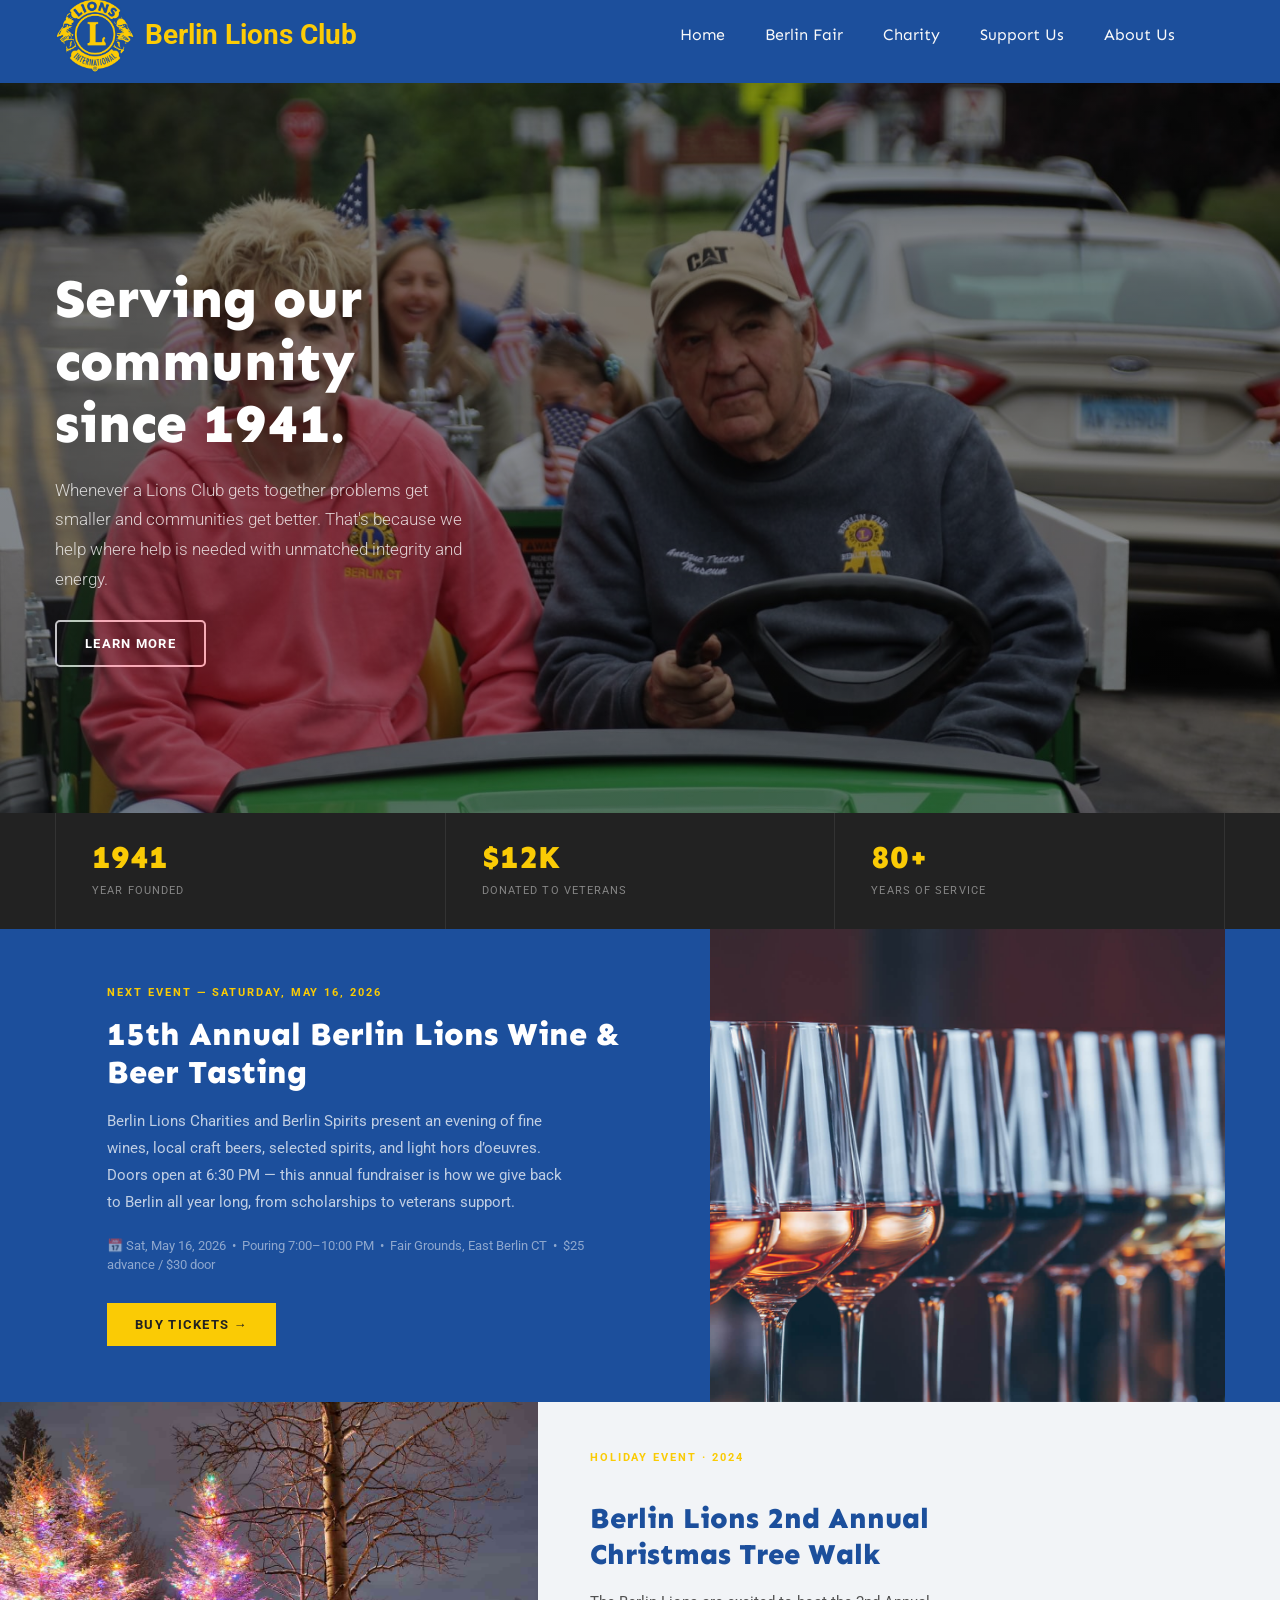
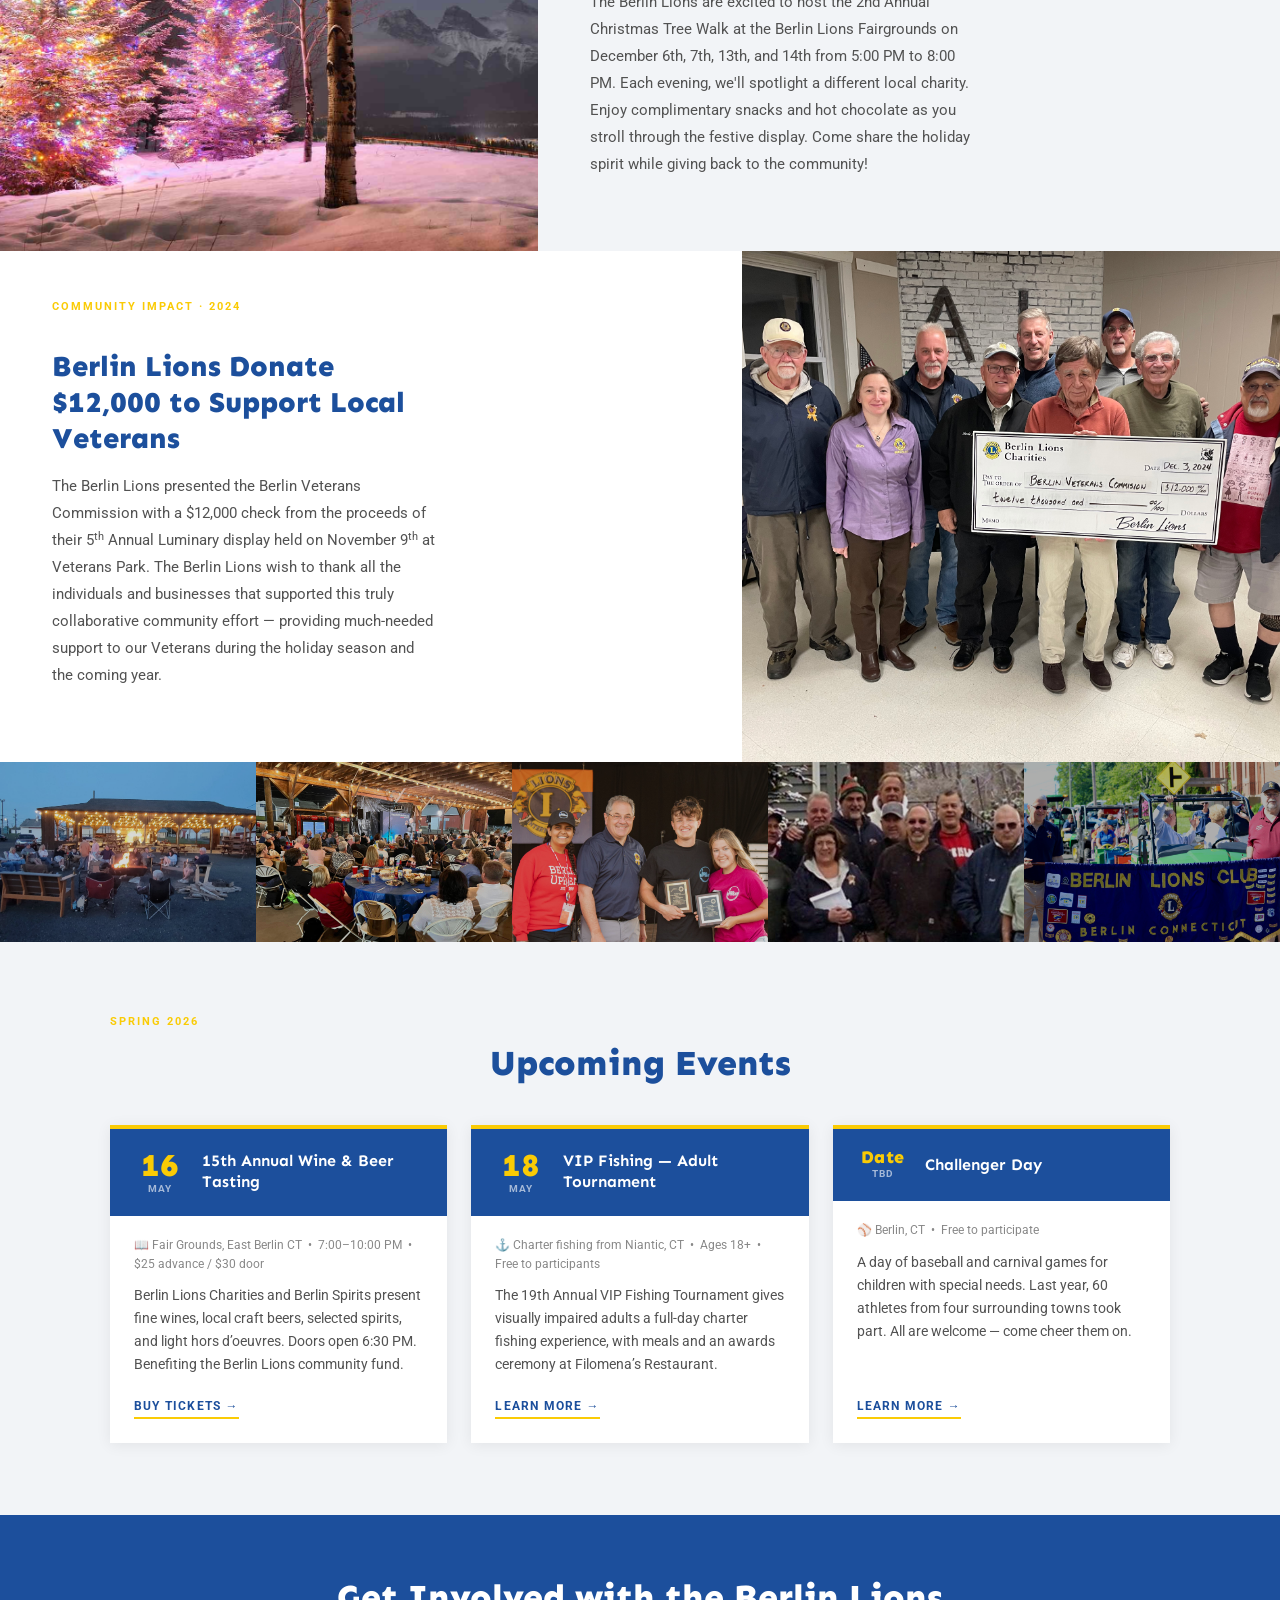
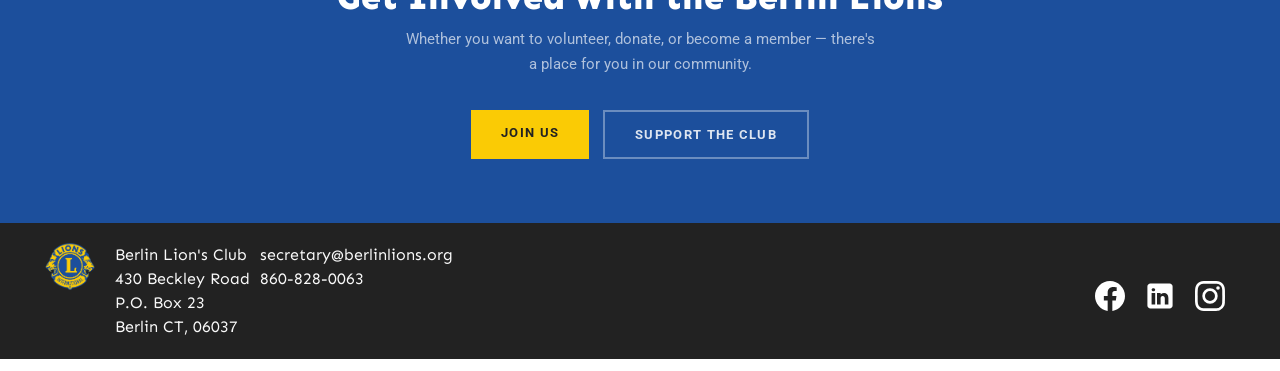
==== commit a1895b26: "feat: add 2026 event details and upcoming events strip - Update Wine & Beer Tasting block: May 16 20" ====
--- a/index.html
+++ b/index.html
@@ -280,6 +280,105 @@
   .home-gallery { grid-template-columns: repeat(2, 1fr); height: 130px; }
   .home-gallery img:nth-child(5) { display: none; }
 }
-</style></head><body class="body-3"><div class="menu-wrapper"><div data-collapse="medium" data-animation="over-left" data-duration="400" data-easing="ease" data-easing2="ease" role="banner" class="navbar w-nav"><div class="treewalkcontainer"><div class="nav-wrapper"><div class="div-block"><a href="index.html" aria-current="page" class="brand w-nav-brand w--current"><img width="80" sizes="80px" alt="" src="assets/images/6413d466976598272d9b6f7b_Lions_Clubs_International_logo.svg.png" srcset="assets/images/6413d466976598272d9b6f7b_Lions_Clubs_International_logo.svg-p-500.png 500w, assets/images/6413d466976598272d9b6f7b_Lions_Clubs_International_logo.svg-p-800.png 800w, assets/images/6413d466976598272d9b6f7b_Lions_Clubs_International_logo.svg-p-1080.png 1080w, assets/images/6413d466976598272d9b6f7b_Lions_Clubs_International_logo.svg.png 1200w" class="image-2"/></a><div class="text-block-2">Berlin Lions Club</div></div><div class="cart-nav-wrapper"><nav role="navigation" class="nav-menu w-nav-menu"><a href="index.html" aria-current="page" class="nav-link w-nav-link w--current">Home</a><a href="https://ctberlinfair.com/" class="nav-link w-nav-link">Berlin Fair</a><a href="charity.html" class="nav-link w-nav-link">Charity</a><a href="support.html" class="nav-link w-nav-link">Support Us</a><a href="about.html" class="nav-link w-nav-link">About Us</a></nav><div class="nav-button w-nav-button"><div class="w-icon-nav-menu"></div></div></div></div></div></div></div><div class="top-section"><div class="treewalkcontainer"><div class="hero-wrapper"><h1 class="hero-heading">Serving our community <br/>since 1941.</h1><p class="hero-paragraph">Whenever a Lions Club gets together problems get smaller and communities get better. That&#x27;s because we help where help is needed with unmatched integrity and energy.</p><div class="hero-button-wrapper"><a href="about.html" class="btn light outline w-button">Learn More</a></div></div></div></div><div class="home-stats"><div class="treewalkcontainer"><div class="home-stats-inner"><div class="home-stat"><span class="home-stat-num">1941</span><span class="home-stat-label">Year Founded</span></div><div class="home-stat"><span class="home-stat-num">$12K</span><span class="home-stat-label">Donated to Veterans</span></div><div class="home-stat"><span class="home-stat-num">80+</span><span class="home-stat-label">Years of Service</span></div></div></div></div><section class="home-upcoming"><div class="treewalkcontainer"><div class="home-upcoming-inner"><div class="home-upcoming-text"><span class="home-news-tag">Next Event &mdash; May 2026</span><h2 class="home-upcoming-title">Berlin Lions Wine &amp; Beer Tasting</h2><p class="home-upcoming-desc">Join us for an evening of great wine, local craft beers, and live music. This annual fundraiser is how we raise the money that lets us give back to Berlin all year long &mdash; from scholarships and school donations to veterans support and community events.</p><div class="home-upcoming-meta"><span>&#128197; May 2026 &nbsp;&bull;&nbsp; Berlin, CT &nbsp;&bull;&nbsp; Tickets required</span></div><a href="https://tickets.berlinlions.org" target="_blank" class="home-upcoming-btn">Buy Tickets &rarr;</a></div><img class="home-upcoming-img" src="assets/images/66047ab07de3c97af4216032_Wine-tasting.jpg" alt="Berlin Lions Wine and Beer Tasting"/></div></div></section><section class="section-4"><div class="home-news-row"><img class="home-news-img" src="assets/images/673d3420aabe2d2cb57e3ef7_illuminatedChristmastreeswiththeThreeSisterspeaksnearbyAlberta-017180d2af124f3b8df4892d33d4269d.jpg" alt="Christmas Tree Walk" loading="lazy"/><div class="home-news-body"><span class="home-news-tag">Holiday Event &middot; 2024</span><h2 class="home-news-heading safe-heading">Berlin Lions 2nd Annual Christmas Tree Walk</h2><p class="home-news-text safe-paragraph">The Berlin Lions are excited to host the 2nd Annual Christmas Tree Walk at the Berlin Lions Fairgrounds on December 6th, 7th, 13th, and 14th from 5:00 PM to 8:00 PM. Each evening, we'll spotlight a different local charity. Enjoy complimentary snacks and hot chocolate as you stroll through the festive display. Come share the holiday spirit while giving back to the community!</p></div></div></section><section class="section-3"><div class="home-news-row"><div class="home-news-body"><span class="home-news-tag">Community Impact &middot; 2024</span><h2 class="home-news-heading safe-heading">Berlin Lions Donate $12,000 to Support Local Veterans</h2><p class="home-news-text safe-paragraph">The Berlin Lions presented the Berlin Veterans Commission with a $12,000 check from the proceeds of their 5<sup>th</sup> Annual Luminary display held on November 9<sup>th</sup> at Veterans Park. The Berlin Lions wish to thank all the individuals and businesses that supported this truly collaborative community effort — providing much-needed support to our Veterans during the holiday season and the coming year.</p></div><img class="home-news-img" src="assets/images/67510ec02a382a1c6d6ccf04_2024 Check Presentaion to the Veterans.jpg" alt="Veterans $12,000 donation" loading="lazy"/></div></section><div class="home-gallery"><img src="assets/images/64d2f91b3d7606007e16ae78_345154405_227978186514954_4246603687907924377_n.jpg" alt="Lions event" loading="lazy"/><img src="assets/images/64d5822a426de9959fbbbc89_356417262_578649124452678_4437823804060090495_n.jpg" alt="Lions event" loading="lazy"/><img src="assets/images/64d9070b5436d9a10d0a44b3_lionsupbeatawards.jpg" alt="Lions awards" loading="lazy"/><img src="assets/images/6413e290be9e5244e8a7957c_slider-christmas.jpg" alt="Christmas event" loading="lazy"/><img src="assets/images/061125173521memorial.jpg" alt="Memorial event" loading="lazy"/></div><div class="home-cta"><h2 class="home-cta-title">Get Involved with the Berlin Lions</h2><p class="home-cta-sub">Whether you want to volunteer, donate, or become a member — there's a place for you in our community.</p><div class="home-cta-btns"><a href="about.html" class="home-cta-btn home-cta-btn-gold">Join Us</a><a href="support.html" class="home-cta-btn home-cta-btn-outline">Support the Club</a></div></div><div class="footer"><div class="treewalkcontainer"><div class="footer-wrapper"><div class="footer-logo-column"><div><img src="assets/images/6413d466976598272d9b6f7b_Lions_Clubs_International_logo.svg.png" width="50" sizes="50px" srcset="assets/images/6413d466976598272d9b6f7b_Lions_Clubs_International_logo.svg-p-500.png 500w, assets/images/6413d466976598272d9b6f7b_Lions_Clubs_International_logo.svg-p-800.png 800w, assets/images/6413d466976598272d9b6f7b_Lions_Clubs_International_logo.svg-p-1080.png 1080w, assets/images/6413d466976598272d9b6f7b_Lions_Clubs_International_logo.svg.png 1200w" alt="" class="image-6"/></div><div class="rich-text-block w-richtext"><p class="paragraph-4">Berlin Lion&#x27;s Club<br/>430 Beckley Road<br/>P.O. Box 23<br/>Berlin CT, 06037<br/></p></div><div class="rich-text-block w-richtext"><p class="paragraph-5">secretary@berlinlions.org<br/>860-828-0063</p></div></div><div><a href="https://www.facebook.com/BerlinCTLionsClub/" class="social-footer-link w-inline-block"><img src="assets/images/6413d30124cfc2fc43f24b1f_Facebook Logo.svg" width="30" alt="Facebook Logo"/></a><a href="https://www.linkedin.com/company/berlin-lions-club/" target="_blank" class="social-footer-link w-inline-block"><img src="assets/images/64d8ff27399cb463eb11ce80_linkedin.svg" width="30" alt="Twitter Logo"/></a><a href="https://www.instagram.com/ctberlinfair/" target="_blank" class="social-footer-link w-inline-block"><img src="assets/images/6413d30124cfc279d9f24b1d_Insta.svg" width="30" alt="Instagram Logo"/></a></div></div></div></div><script src="assets/js/nav.js"></script></body>
+
+/* Upcoming events strip */
+.events-strip { background: #f2f4f7; padding: 72px 0; }
+.events-strip-inner { max-width: 1140px; margin: 0 auto; padding: 0 40px; }
+.events-strip-head { text-align: center; margin-bottom: 44px; }
+.events-strip-title {
+  font-family: Sen, sans-serif;
+  font-size: clamp(1.6rem, 3vw, 2.2rem);
+  font-weight: 800;
+  color: #1c4f9c;
+  margin: 8px 0 0;
+}
+.events-strip-grid {
+  display: grid;
+  grid-template-columns: repeat(3, 1fr);
+  gap: 24px;
+}
+.ev-card {
+  background: #fff;
+  border-top: 4px solid #facb05;
+  overflow: hidden;
+  box-shadow: 0 2px 14px rgba(0,0,0,.07);
+  display: flex;
+  flex-direction: column;
+  transition: transform .25s, box-shadow .25s;
+}
+.ev-card:hover { transform: translateY(-4px); box-shadow: 0 8px 28px rgba(28,79,156,.14); }
+.ev-card-head {
+  background: #1c4f9c;
+  padding: 20px 24px;
+  display: flex;
+  align-items: center;
+  gap: 16px;
+}
+.ev-card-date { text-align: center; min-width: 52px; }
+.ev-card-day {
+  font-family: Sen, sans-serif;
+  font-size: 2rem;
+  font-weight: 800;
+  color: #facb05;
+  line-height: 1;
+  display: block;
+}
+.ev-card-month {
+  font-family: Roboto, sans-serif;
+  font-size: 10px;
+  font-weight: 700;
+  letter-spacing: .1em;
+  text-transform: uppercase;
+  color: rgba(255,255,255,.6);
+  display: block;
+}
+.ev-card-name {
+  font-family: Sen, sans-serif;
+  font-size: 16px;
+  font-weight: 700;
+  color: #fff;
+  line-height: 1.3;
+  margin: 0;
+}
+.ev-card-body { padding: 20px 24px 24px; flex: 1; display: flex; flex-direction: column; }
+.ev-card-meta {
+  font-family: Roboto, sans-serif;
+  font-size: 12px;
+  color: #888;
+  margin-bottom: 10px;
+  line-height: 1.6;
+}
+.ev-card-desc {
+  font-family: Roboto, sans-serif;
+  font-size: 14px;
+  color: #525252;
+  line-height: 1.65;
+  flex: 1;
+  margin: 0 0 20px;
+}
+.ev-card-link {
+  font-family: Roboto, sans-serif;
+  font-size: 12px;
+  font-weight: 700;
+  letter-spacing: .1em;
+  text-transform: uppercase;
+  color: #1c4f9c;
+  text-decoration: none;
+  align-self: flex-start;
+  border-bottom: 2px solid #facb05;
+  padding-bottom: 2px;
+  transition: color .2s;
+}
+.ev-card-link:hover { color: #facb05; }
+@media (max-width: 900px) {
+  .events-strip-grid { grid-template-columns: 1fr; }
+  .events-strip-inner { padding: 0 24px; }
+  .events-strip { padding: 48px 0; }
+}
+@media (max-width: 480px) {
+  .events-strip { padding: 36px 0; }
+  .events-strip-inner { padding: 0 16px; }
+}
+</style></head><body class="body-3"><div class="menu-wrapper"><div data-collapse="medium" data-animation="over-left" data-duration="400" data-easing="ease" data-easing2="ease" role="banner" class="navbar w-nav"><div class="treewalkcontainer"><div class="nav-wrapper"><div class="div-block"><a href="index.html" aria-current="page" class="brand w-nav-brand w--current"><img width="80" sizes="80px" alt="" src="assets/images/6413d466976598272d9b6f7b_Lions_Clubs_International_logo.svg.png" srcset="assets/images/6413d466976598272d9b6f7b_Lions_Clubs_International_logo.svg-p-500.png 500w, assets/images/6413d466976598272d9b6f7b_Lions_Clubs_International_logo.svg-p-800.png 800w, assets/images/6413d466976598272d9b6f7b_Lions_Clubs_International_logo.svg-p-1080.png 1080w, assets/images/6413d466976598272d9b6f7b_Lions_Clubs_International_logo.svg.png 1200w" class="image-2"/></a><div class="text-block-2">Berlin Lions Club</div></div><div class="cart-nav-wrapper"><nav role="navigation" class="nav-menu w-nav-menu"><a href="index.html" aria-current="page" class="nav-link w-nav-link w--current">Home</a><a href="https://ctberlinfair.com/" class="nav-link w-nav-link">Berlin Fair</a><a href="charity.html" class="nav-link w-nav-link">Charity</a><a href="support.html" class="nav-link w-nav-link">Support Us</a><a href="about.html" class="nav-link w-nav-link">About Us</a></nav><div class="nav-button w-nav-button"><div class="w-icon-nav-menu"></div></div></div></div></div></div></div><div class="top-section"><div class="treewalkcontainer"><div class="hero-wrapper"><h1 class="hero-heading">Serving our community <br/>since 1941.</h1><p class="hero-paragraph">Whenever a Lions Club gets together problems get smaller and communities get better. That&#x27;s because we help where help is needed with unmatched integrity and energy.</p><div class="hero-button-wrapper"><a href="about.html" class="btn light outline w-button">Learn More</a></div></div></div></div><div class="home-stats"><div class="treewalkcontainer"><div class="home-stats-inner"><div class="home-stat"><span class="home-stat-num">1941</span><span class="home-stat-label">Year Founded</span></div><div class="home-stat"><span class="home-stat-num">$12K</span><span class="home-stat-label">Donated to Veterans</span></div><div class="home-stat"><span class="home-stat-num">80+</span><span class="home-stat-label">Years of Service</span></div></div></div></div><section class="home-upcoming"><div class="treewalkcontainer"><div class="home-upcoming-inner"><div class="home-upcoming-text"><span class="home-news-tag">Next Event &mdash; Saturday, May 16, 2026</span><h2 class="home-upcoming-title">15th Annual Berlin Lions Wine &amp; Beer Tasting</h2><p class="home-upcoming-desc">Berlin Lions Charities and Berlin Spirits present an evening of fine wines, local craft beers, selected spirits, and light hors d&rsquo;oeuvres. Doors open at 6:30&nbsp;PM &mdash; this annual fundraiser is how we give back to Berlin all year long, from scholarships to veterans support.</p><div class="home-upcoming-meta"><span>&#128197; Sat, May 16, 2026 &nbsp;&bull;&nbsp; Pouring 7:00&ndash;10:00&nbsp;PM &nbsp;&bull;&nbsp; Fair Grounds, East Berlin&nbsp;CT &nbsp;&bull;&nbsp; $25 advance&nbsp;/&nbsp;$30 door</span></div><a href="https://tickets.berlinlions.org" target="_blank" class="home-upcoming-btn">Buy Tickets &rarr;</a></div><img class="home-upcoming-img" src="assets/images/66047ab07de3c97af4216032_Wine-tasting.jpg" alt="Berlin Lions Wine and Beer Tasting"/></div></div></section><section class="section-4"><div class="home-news-row"><img class="home-news-img" src="assets/images/673d3420aabe2d2cb57e3ef7_illuminatedChristmastreeswiththeThreeSisterspeaksnearbyAlberta-017180d2af124f3b8df4892d33d4269d.jpg" alt="Christmas Tree Walk" loading="lazy"/><div class="home-news-body"><span class="home-news-tag">Holiday Event &middot; 2024</span><h2 class="home-news-heading safe-heading">Berlin Lions 2nd Annual Christmas Tree Walk</h2><p class="home-news-text safe-paragraph">The Berlin Lions are excited to host the 2nd Annual Christmas Tree Walk at the Berlin Lions Fairgrounds on December 6th, 7th, 13th, and 14th from 5:00 PM to 8:00 PM. Each evening, we'll spotlight a different local charity. Enjoy complimentary snacks and hot chocolate as you stroll through the festive display. Come share the holiday spirit while giving back to the community!</p></div></div></section><section class="section-3"><div class="home-news-row"><div class="home-news-body"><span class="home-news-tag">Community Impact &middot; 2024</span><h2 class="home-news-heading safe-heading">Berlin Lions Donate $12,000 to Support Local Veterans</h2><p class="home-news-text safe-paragraph">The Berlin Lions presented the Berlin Veterans Commission with a $12,000 check from the proceeds of their 5<sup>th</sup> Annual Luminary display held on November 9<sup>th</sup> at Veterans Park. The Berlin Lions wish to thank all the individuals and businesses that supported this truly collaborative community effort — providing much-needed support to our Veterans during the holiday season and the coming year.</p></div><img class="home-news-img" src="assets/images/67510ec02a382a1c6d6ccf04_2024 Check Presentaion to the Veterans.jpg" alt="Veterans $12,000 donation" loading="lazy"/></div></section><div class="home-gallery"><img src="assets/images/64d2f91b3d7606007e16ae78_345154405_227978186514954_4246603687907924377_n.jpg" alt="Lions event" loading="lazy"/><img src="assets/images/64d5822a426de9959fbbbc89_356417262_578649124452678_4437823804060090495_n.jpg" alt="Lions event" loading="lazy"/><img src="assets/images/64d9070b5436d9a10d0a44b3_lionsupbeatawards.jpg" alt="Lions awards" loading="lazy"/><img src="assets/images/6413e290be9e5244e8a7957c_slider-christmas.jpg" alt="Christmas event" loading="lazy"/><img src="assets/images/061125173521memorial.jpg" alt="Memorial event" loading="lazy"/></div><section class="events-strip"><div class="events-strip-inner"><div class="events-strip-head"><span class="home-news-tag">Spring 2026</span><h2 class="events-strip-title">Upcoming Events</h2></div><div class="events-strip-grid"><div class="ev-card"><div class="ev-card-head"><div class="ev-card-date"><span class="ev-card-day">16</span><span class="ev-card-month">May</span></div><h3 class="ev-card-name">15th Annual Wine &amp; Beer Tasting</h3></div><div class="ev-card-body"><div class="ev-card-meta">&#128214; Fair Grounds, East Berlin CT &nbsp;&bull;&nbsp; 7:00&ndash;10:00&nbsp;PM &nbsp;&bull;&nbsp; $25 advance&nbsp;/&nbsp;$30 door</div><p class="ev-card-desc">Berlin Lions Charities and Berlin Spirits present fine wines, local craft beers, selected spirits, and light hors d&rsquo;oeuvres. Doors open 6:30&nbsp;PM. Benefiting the Berlin Lions community fund.</p><a href="https://tickets.berlinlions.org" target="_blank" class="ev-card-link">Buy Tickets &rarr;</a></div></div><div class="ev-card"><div class="ev-card-head"><div class="ev-card-date"><span class="ev-card-day">18</span><span class="ev-card-month">May</span></div><h3 class="ev-card-name">VIP Fishing &mdash; Adult Tournament</h3></div><div class="ev-card-body"><div class="ev-card-meta">&#9875; Charter fishing from Niantic,&nbsp;CT &nbsp;&bull;&nbsp; Ages 18+ &nbsp;&bull;&nbsp; Free to participants</div><p class="ev-card-desc">The 19th Annual VIP Fishing Tournament gives visually impaired adults a full-day charter fishing experience, with meals and an awards ceremony at Filomena&rsquo;s Restaurant.</p><a href="charity.html" class="ev-card-link">Learn More &rarr;</a></div></div><div class="ev-card"><div class="ev-card-head"><div class="ev-card-date"><span class="ev-card-day" style="font-size:1.1rem;letter-spacing:.02em">Date</span><span class="ev-card-month">TBD</span></div><h3 class="ev-card-name">Challenger Day</h3></div><div class="ev-card-body"><div class="ev-card-meta">&#9918; Berlin,&nbsp;CT &nbsp;&bull;&nbsp; Free to participate</div><p class="ev-card-desc">A day of baseball and carnival games for children with special needs. Last year, 60 athletes from four surrounding towns took part. All are welcome &mdash; come cheer them on.</p><a href="charity.html" class="ev-card-link">Learn More &rarr;</a></div></div></div></div></section><div class="home-cta"><h2 class="home-cta-title">Get Involved with the Berlin Lions</h2><p class="home-cta-sub">Whether you want to volunteer, donate, or become a member — there's a place for you in our community.</p><div class="home-cta-btns"><a href="about.html" class="home-cta-btn home-cta-btn-gold">Join Us</a><a href="support.html" class="home-cta-btn home-cta-btn-outline">Support the Club</a></div></div><div class="footer"><div class="treewalkcontainer"><div class="footer-wrapper"><div class="footer-logo-column"><div><img src="assets/images/6413d466976598272d9b6f7b_Lions_Clubs_International_logo.svg.png" width="50" sizes="50px" srcset="assets/images/6413d466976598272d9b6f7b_Lions_Clubs_International_logo.svg-p-500.png 500w, assets/images/6413d466976598272d9b6f7b_Lions_Clubs_International_logo.svg-p-800.png 800w, assets/images/6413d466976598272d9b6f7b_Lions_Clubs_International_logo.svg-p-1080.png 1080w, assets/images/6413d466976598272d9b6f7b_Lions_Clubs_International_logo.svg.png 1200w" alt="" class="image-6"/></div><div class="rich-text-block w-richtext"><p class="paragraph-4">Berlin Lion&#x27;s Club<br/>430 Beckley Road<br/>P.O. Box 23<br/>Berlin CT, 06037<br/></p></div><div class="rich-text-block w-richtext"><p class="paragraph-5">secretary@berlinlions.org<br/>860-828-0063</p></div></div><div><a href="https://www.facebook.com/BerlinCTLionsClub/" class="social-footer-link w-inline-block"><img src="assets/images/6413d30124cfc2fc43f24b1f_Facebook Logo.svg" width="30" alt="Facebook Logo"/></a><a href="https://www.linkedin.com/company/berlin-lions-club/" target="_blank" class="social-footer-link w-inline-block"><img src="assets/images/64d8ff27399cb463eb11ce80_linkedin.svg" width="30" alt="Twitter Logo"/></a><a href="https://www.instagram.com/ctberlinfair/" target="_blank" class="social-footer-link w-inline-block"><img src="assets/images/6413d30124cfc279d9f24b1d_Insta.svg" width="30" alt="Instagram Logo"/></a></div></div></div></div><script src="assets/js/nav.js"></script></body>
 
 </html>
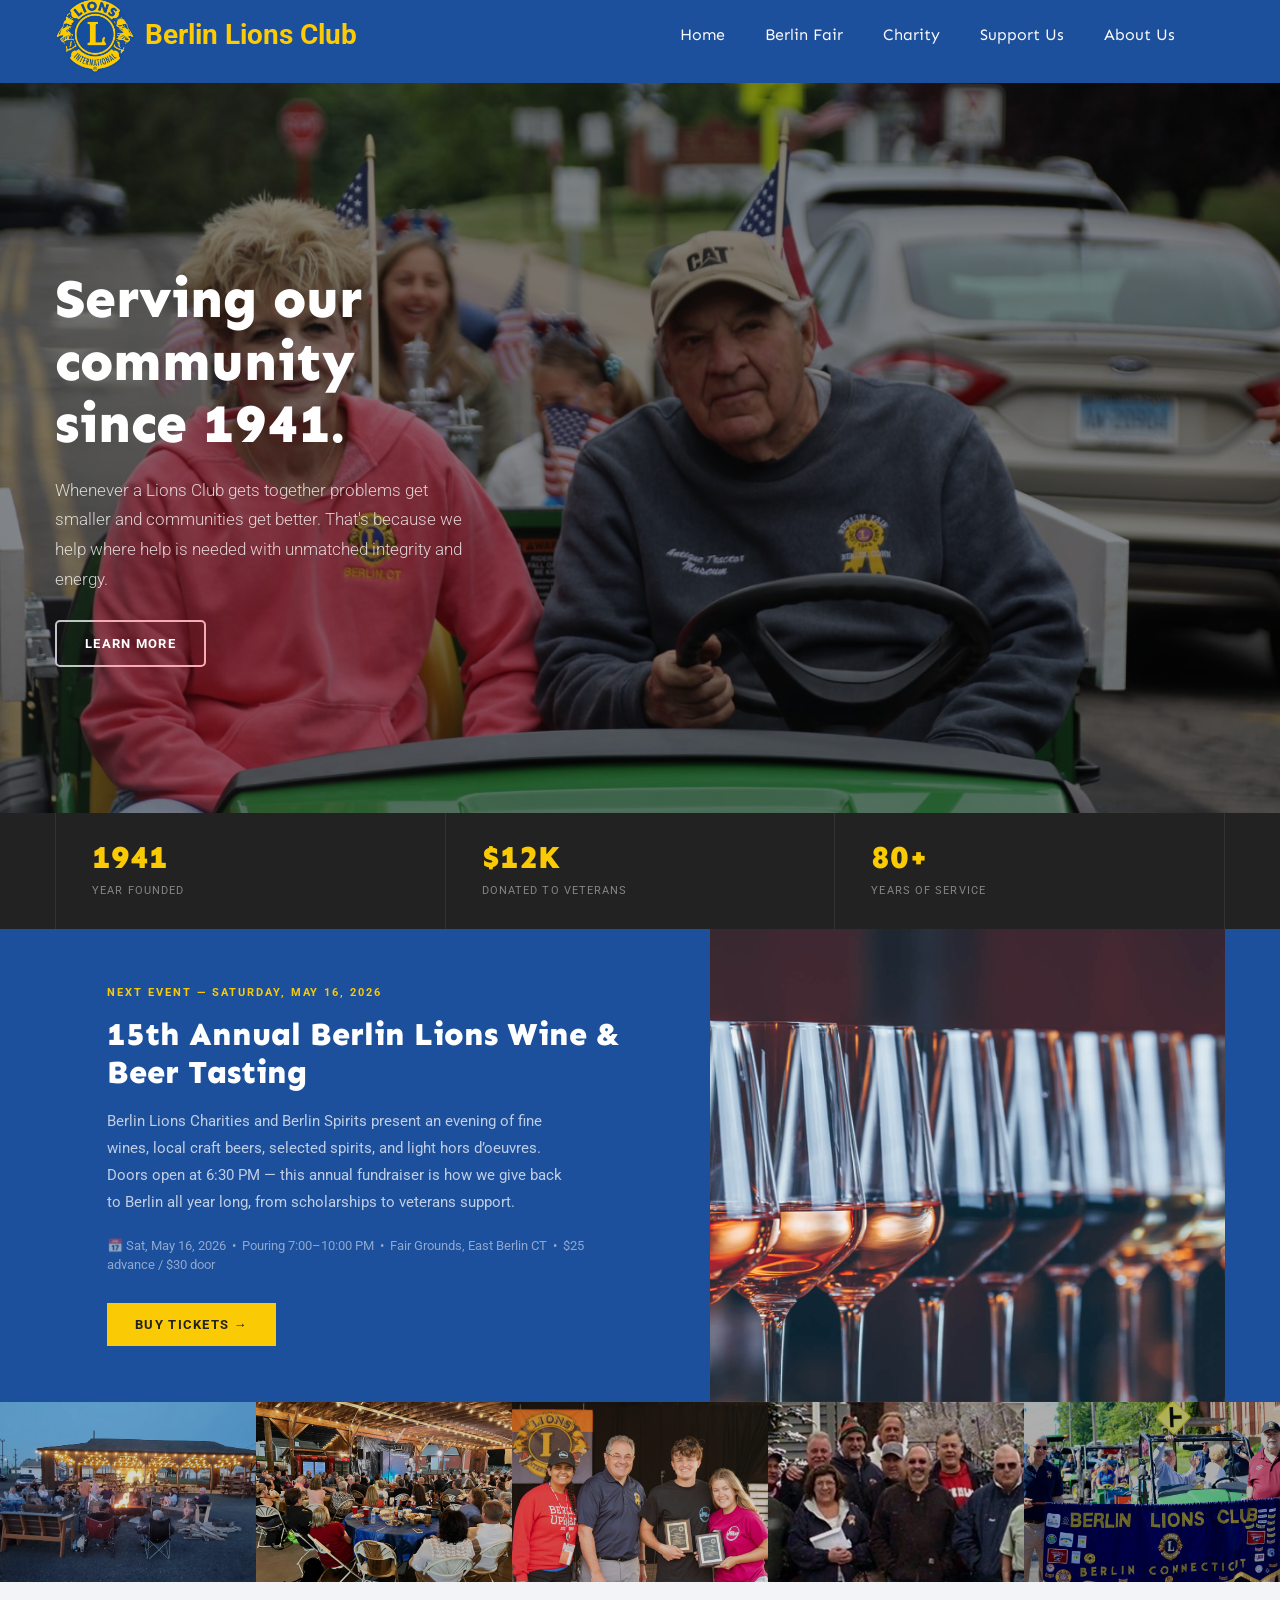
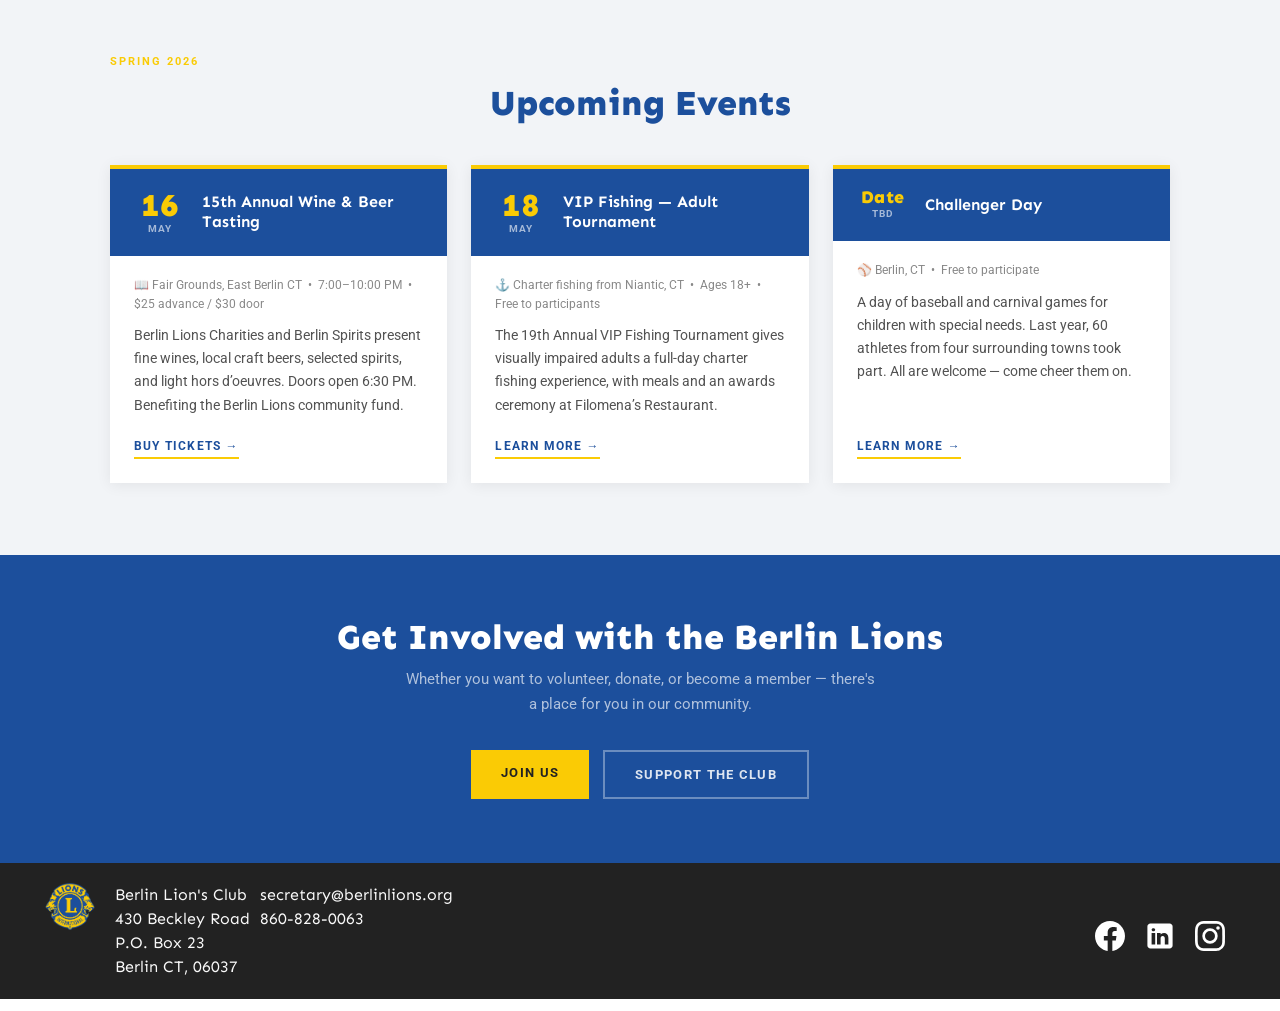
==== commit ac41a7dc: "fix: remove 2024 news sections from home page (Christmas Tree Walk, Veterans donation)" ====
--- a/index.html
+++ b/index.html
@@ -120,10 +120,6 @@
   color: #525252 !important;
   line-height: 1.8 !important;
 }
-.section-4 { background: #f2f4f7; padding: 0 !important; }
-.section-3 { background: #fff; padding: 0 !important; }
-.section-3 .home-news-img { order: 1; }
-.section-3 .home-news-body { text-align: left !important; order: 0; }
 
 /* CTA strip */
 .home-cta {
@@ -164,11 +160,6 @@
 .home-cta-btn-outline:hover { border-color: #facb05; color: #facb05; }
 
 @media (max-width: 768px) {
-  .home-news-row { flex-direction: column; }
-  .home-news-img { width: 100%; flex: none; height: 220px; }
-  .section-3 .home-news-img { order: 0; }
-  .section-3 .home-news-body { text-align: left !important; order: 1; }
-  .home-news-body { text-align: left !important; padding: 32px 24px; }
   .home-stats-inner { flex-direction: column; border-left: none; }
   .home-stat { border-right: none; border-bottom: 1px solid rgba(255,255,255,0.08); }
 }
@@ -379,6 +370,6 @@
   .events-strip { padding: 36px 0; }
   .events-strip-inner { padding: 0 16px; }
 }
-</style></head><body class="body-3"><div class="menu-wrapper"><div data-collapse="medium" data-animation="over-left" data-duration="400" data-easing="ease" data-easing2="ease" role="banner" class="navbar w-nav"><div class="treewalkcontainer"><div class="nav-wrapper"><div class="div-block"><a href="index.html" aria-current="page" class="brand w-nav-brand w--current"><img width="80" sizes="80px" alt="" src="assets/images/6413d466976598272d9b6f7b_Lions_Clubs_International_logo.svg.png" srcset="assets/images/6413d466976598272d9b6f7b_Lions_Clubs_International_logo.svg-p-500.png 500w, assets/images/6413d466976598272d9b6f7b_Lions_Clubs_International_logo.svg-p-800.png 800w, assets/images/6413d466976598272d9b6f7b_Lions_Clubs_International_logo.svg-p-1080.png 1080w, assets/images/6413d466976598272d9b6f7b_Lions_Clubs_International_logo.svg.png 1200w" class="image-2"/></a><div class="text-block-2">Berlin Lions Club</div></div><div class="cart-nav-wrapper"><nav role="navigation" class="nav-menu w-nav-menu"><a href="index.html" aria-current="page" class="nav-link w-nav-link w--current">Home</a><a href="https://ctberlinfair.com/" class="nav-link w-nav-link">Berlin Fair</a><a href="charity.html" class="nav-link w-nav-link">Charity</a><a href="support.html" class="nav-link w-nav-link">Support Us</a><a href="about.html" class="nav-link w-nav-link">About Us</a></nav><div class="nav-button w-nav-button"><div class="w-icon-nav-menu"></div></div></div></div></div></div></div><div class="top-section"><div class="treewalkcontainer"><div class="hero-wrapper"><h1 class="hero-heading">Serving our community <br/>since 1941.</h1><p class="hero-paragraph">Whenever a Lions Club gets together problems get smaller and communities get better. That&#x27;s because we help where help is needed with unmatched integrity and energy.</p><div class="hero-button-wrapper"><a href="about.html" class="btn light outline w-button">Learn More</a></div></div></div></div><div class="home-stats"><div class="treewalkcontainer"><div class="home-stats-inner"><div class="home-stat"><span class="home-stat-num">1941</span><span class="home-stat-label">Year Founded</span></div><div class="home-stat"><span class="home-stat-num">$12K</span><span class="home-stat-label">Donated to Veterans</span></div><div class="home-stat"><span class="home-stat-num">80+</span><span class="home-stat-label">Years of Service</span></div></div></div></div><section class="home-upcoming"><div class="treewalkcontainer"><div class="home-upcoming-inner"><div class="home-upcoming-text"><span class="home-news-tag">Next Event &mdash; Saturday, May 16, 2026</span><h2 class="home-upcoming-title">15th Annual Berlin Lions Wine &amp; Beer Tasting</h2><p class="home-upcoming-desc">Berlin Lions Charities and Berlin Spirits present an evening of fine wines, local craft beers, selected spirits, and light hors d&rsquo;oeuvres. Doors open at 6:30&nbsp;PM &mdash; this annual fundraiser is how we give back to Berlin all year long, from scholarships to veterans support.</p><div class="home-upcoming-meta"><span>&#128197; Sat, May 16, 2026 &nbsp;&bull;&nbsp; Pouring 7:00&ndash;10:00&nbsp;PM &nbsp;&bull;&nbsp; Fair Grounds, East Berlin&nbsp;CT &nbsp;&bull;&nbsp; $25 advance&nbsp;/&nbsp;$30 door</span></div><a href="https://tickets.berlinlions.org" target="_blank" class="home-upcoming-btn">Buy Tickets &rarr;</a></div><img class="home-upcoming-img" src="assets/images/66047ab07de3c97af4216032_Wine-tasting.jpg" alt="Berlin Lions Wine and Beer Tasting"/></div></div></section><section class="section-4"><div class="home-news-row"><img class="home-news-img" src="assets/images/673d3420aabe2d2cb57e3ef7_illuminatedChristmastreeswiththeThreeSisterspeaksnearbyAlberta-017180d2af124f3b8df4892d33d4269d.jpg" alt="Christmas Tree Walk" loading="lazy"/><div class="home-news-body"><span class="home-news-tag">Holiday Event &middot; 2024</span><h2 class="home-news-heading safe-heading">Berlin Lions 2nd Annual Christmas Tree Walk</h2><p class="home-news-text safe-paragraph">The Berlin Lions are excited to host the 2nd Annual Christmas Tree Walk at the Berlin Lions Fairgrounds on December 6th, 7th, 13th, and 14th from 5:00 PM to 8:00 PM. Each evening, we'll spotlight a different local charity. Enjoy complimentary snacks and hot chocolate as you stroll through the festive display. Come share the holiday spirit while giving back to the community!</p></div></div></section><section class="section-3"><div class="home-news-row"><div class="home-news-body"><span class="home-news-tag">Community Impact &middot; 2024</span><h2 class="home-news-heading safe-heading">Berlin Lions Donate $12,000 to Support Local Veterans</h2><p class="home-news-text safe-paragraph">The Berlin Lions presented the Berlin Veterans Commission with a $12,000 check from the proceeds of their 5<sup>th</sup> Annual Luminary display held on November 9<sup>th</sup> at Veterans Park. The Berlin Lions wish to thank all the individuals and businesses that supported this truly collaborative community effort — providing much-needed support to our Veterans during the holiday season and the coming year.</p></div><img class="home-news-img" src="assets/images/67510ec02a382a1c6d6ccf04_2024 Check Presentaion to the Veterans.jpg" alt="Veterans $12,000 donation" loading="lazy"/></div></section><div class="home-gallery"><img src="assets/images/64d2f91b3d7606007e16ae78_345154405_227978186514954_4246603687907924377_n.jpg" alt="Lions event" loading="lazy"/><img src="assets/images/64d5822a426de9959fbbbc89_356417262_578649124452678_4437823804060090495_n.jpg" alt="Lions event" loading="lazy"/><img src="assets/images/64d9070b5436d9a10d0a44b3_lionsupbeatawards.jpg" alt="Lions awards" loading="lazy"/><img src="assets/images/6413e290be9e5244e8a7957c_slider-christmas.jpg" alt="Christmas event" loading="lazy"/><img src="assets/images/061125173521memorial.jpg" alt="Memorial event" loading="lazy"/></div><section class="events-strip"><div class="events-strip-inner"><div class="events-strip-head"><span class="home-news-tag">Spring 2026</span><h2 class="events-strip-title">Upcoming Events</h2></div><div class="events-strip-grid"><div class="ev-card"><div class="ev-card-head"><div class="ev-card-date"><span class="ev-card-day">16</span><span class="ev-card-month">May</span></div><h3 class="ev-card-name">15th Annual Wine &amp; Beer Tasting</h3></div><div class="ev-card-body"><div class="ev-card-meta">&#128214; Fair Grounds, East Berlin CT &nbsp;&bull;&nbsp; 7:00&ndash;10:00&nbsp;PM &nbsp;&bull;&nbsp; $25 advance&nbsp;/&nbsp;$30 door</div><p class="ev-card-desc">Berlin Lions Charities and Berlin Spirits present fine wines, local craft beers, selected spirits, and light hors d&rsquo;oeuvres. Doors open 6:30&nbsp;PM. Benefiting the Berlin Lions community fund.</p><a href="https://tickets.berlinlions.org" target="_blank" class="ev-card-link">Buy Tickets &rarr;</a></div></div><div class="ev-card"><div class="ev-card-head"><div class="ev-card-date"><span class="ev-card-day">18</span><span class="ev-card-month">May</span></div><h3 class="ev-card-name">VIP Fishing &mdash; Adult Tournament</h3></div><div class="ev-card-body"><div class="ev-card-meta">&#9875; Charter fishing from Niantic,&nbsp;CT &nbsp;&bull;&nbsp; Ages 18+ &nbsp;&bull;&nbsp; Free to participants</div><p class="ev-card-desc">The 19th Annual VIP Fishing Tournament gives visually impaired adults a full-day charter fishing experience, with meals and an awards ceremony at Filomena&rsquo;s Restaurant.</p><a href="charity.html" class="ev-card-link">Learn More &rarr;</a></div></div><div class="ev-card"><div class="ev-card-head"><div class="ev-card-date"><span class="ev-card-day" style="font-size:1.1rem;letter-spacing:.02em">Date</span><span class="ev-card-month">TBD</span></div><h3 class="ev-card-name">Challenger Day</h3></div><div class="ev-card-body"><div class="ev-card-meta">&#9918; Berlin,&nbsp;CT &nbsp;&bull;&nbsp; Free to participate</div><p class="ev-card-desc">A day of baseball and carnival games for children with special needs. Last year, 60 athletes from four surrounding towns took part. All are welcome &mdash; come cheer them on.</p><a href="charity.html" class="ev-card-link">Learn More &rarr;</a></div></div></div></div></section><div class="home-cta"><h2 class="home-cta-title">Get Involved with the Berlin Lions</h2><p class="home-cta-sub">Whether you want to volunteer, donate, or become a member — there's a place for you in our community.</p><div class="home-cta-btns"><a href="about.html" class="home-cta-btn home-cta-btn-gold">Join Us</a><a href="support.html" class="home-cta-btn home-cta-btn-outline">Support the Club</a></div></div><div class="footer"><div class="treewalkcontainer"><div class="footer-wrapper"><div class="footer-logo-column"><div><img src="assets/images/6413d466976598272d9b6f7b_Lions_Clubs_International_logo.svg.png" width="50" sizes="50px" srcset="assets/images/6413d466976598272d9b6f7b_Lions_Clubs_International_logo.svg-p-500.png 500w, assets/images/6413d466976598272d9b6f7b_Lions_Clubs_International_logo.svg-p-800.png 800w, assets/images/6413d466976598272d9b6f7b_Lions_Clubs_International_logo.svg-p-1080.png 1080w, assets/images/6413d466976598272d9b6f7b_Lions_Clubs_International_logo.svg.png 1200w" alt="" class="image-6"/></div><div class="rich-text-block w-richtext"><p class="paragraph-4">Berlin Lion&#x27;s Club<br/>430 Beckley Road<br/>P.O. Box 23<br/>Berlin CT, 06037<br/></p></div><div class="rich-text-block w-richtext"><p class="paragraph-5">secretary@berlinlions.org<br/>860-828-0063</p></div></div><div><a href="https://www.facebook.com/BerlinCTLionsClub/" class="social-footer-link w-inline-block"><img src="assets/images/6413d30124cfc2fc43f24b1f_Facebook Logo.svg" width="30" alt="Facebook Logo"/></a><a href="https://www.linkedin.com/company/berlin-lions-club/" target="_blank" class="social-footer-link w-inline-block"><img src="assets/images/64d8ff27399cb463eb11ce80_linkedin.svg" width="30" alt="Twitter Logo"/></a><a href="https://www.instagram.com/ctberlinfair/" target="_blank" class="social-footer-link w-inline-block"><img src="assets/images/6413d30124cfc279d9f24b1d_Insta.svg" width="30" alt="Instagram Logo"/></a></div></div></div></div><script src="assets/js/nav.js"></script></body>
+</style></head><body class="body-3"><div class="menu-wrapper"><div data-collapse="medium" data-animation="over-left" data-duration="400" data-easing="ease" data-easing2="ease" role="banner" class="navbar w-nav"><div class="treewalkcontainer"><div class="nav-wrapper"><div class="div-block"><a href="index.html" aria-current="page" class="brand w-nav-brand w--current"><img width="80" sizes="80px" alt="" src="assets/images/6413d466976598272d9b6f7b_Lions_Clubs_International_logo.svg.png" srcset="assets/images/6413d466976598272d9b6f7b_Lions_Clubs_International_logo.svg-p-500.png 500w, assets/images/6413d466976598272d9b6f7b_Lions_Clubs_International_logo.svg-p-800.png 800w, assets/images/6413d466976598272d9b6f7b_Lions_Clubs_International_logo.svg-p-1080.png 1080w, assets/images/6413d466976598272d9b6f7b_Lions_Clubs_International_logo.svg.png 1200w" class="image-2"/></a><div class="text-block-2">Berlin Lions Club</div></div><div class="cart-nav-wrapper"><nav role="navigation" class="nav-menu w-nav-menu"><a href="index.html" aria-current="page" class="nav-link w-nav-link w--current">Home</a><a href="https://ctberlinfair.com/" class="nav-link w-nav-link">Berlin Fair</a><a href="charity.html" class="nav-link w-nav-link">Charity</a><a href="support.html" class="nav-link w-nav-link">Support Us</a><a href="about.html" class="nav-link w-nav-link">About Us</a></nav><div class="nav-button w-nav-button"><div class="w-icon-nav-menu"></div></div></div></div></div></div></div><div class="top-section"><div class="treewalkcontainer"><div class="hero-wrapper"><h1 class="hero-heading">Serving our community <br/>since 1941.</h1><p class="hero-paragraph">Whenever a Lions Club gets together problems get smaller and communities get better. That&#x27;s because we help where help is needed with unmatched integrity and energy.</p><div class="hero-button-wrapper"><a href="about.html" class="btn light outline w-button">Learn More</a></div></div></div></div><div class="home-stats"><div class="treewalkcontainer"><div class="home-stats-inner"><div class="home-stat"><span class="home-stat-num">1941</span><span class="home-stat-label">Year Founded</span></div><div class="home-stat"><span class="home-stat-num">$12K</span><span class="home-stat-label">Donated to Veterans</span></div><div class="home-stat"><span class="home-stat-num">80+</span><span class="home-stat-label">Years of Service</span></div></div></div></div><section class="home-upcoming"><div class="treewalkcontainer"><div class="home-upcoming-inner"><div class="home-upcoming-text"><span class="home-news-tag">Next Event &mdash; Saturday, May 16, 2026</span><h2 class="home-upcoming-title">15th Annual Berlin Lions Wine &amp; Beer Tasting</h2><p class="home-upcoming-desc">Berlin Lions Charities and Berlin Spirits present an evening of fine wines, local craft beers, selected spirits, and light hors d&rsquo;oeuvres. Doors open at 6:30&nbsp;PM &mdash; this annual fundraiser is how we give back to Berlin all year long, from scholarships to veterans support.</p><div class="home-upcoming-meta"><span>&#128197; Sat, May 16, 2026 &nbsp;&bull;&nbsp; Pouring 7:00&ndash;10:00&nbsp;PM &nbsp;&bull;&nbsp; Fair Grounds, East Berlin&nbsp;CT &nbsp;&bull;&nbsp; $25 advance&nbsp;/&nbsp;$30 door</span></div><a href="https://tickets.berlinlions.org" target="_blank" class="home-upcoming-btn">Buy Tickets &rarr;</a></div><img class="home-upcoming-img" src="assets/images/66047ab07de3c97af4216032_Wine-tasting.jpg" alt="Berlin Lions Wine and Beer Tasting"/></div></div></section><div class="home-gallery"><img src="assets/images/64d2f91b3d7606007e16ae78_345154405_227978186514954_4246603687907924377_n.jpg" alt="Lions event" loading="lazy"/><img src="assets/images/64d5822a426de9959fbbbc89_356417262_578649124452678_4437823804060090495_n.jpg" alt="Lions event" loading="lazy"/><img src="assets/images/64d9070b5436d9a10d0a44b3_lionsupbeatawards.jpg" alt="Lions awards" loading="lazy"/><img src="assets/images/6413e290be9e5244e8a7957c_slider-christmas.jpg" alt="Christmas event" loading="lazy"/><img src="assets/images/061125173521memorial.jpg" alt="Memorial event" loading="lazy"/></div><section class="events-strip"><div class="events-strip-inner"><div class="events-strip-head"><span class="home-news-tag">Spring 2026</span><h2 class="events-strip-title">Upcoming Events</h2></div><div class="events-strip-grid"><div class="ev-card"><div class="ev-card-head"><div class="ev-card-date"><span class="ev-card-day">16</span><span class="ev-card-month">May</span></div><h3 class="ev-card-name">15th Annual Wine &amp; Beer Tasting</h3></div><div class="ev-card-body"><div class="ev-card-meta">&#128214; Fair Grounds, East Berlin CT &nbsp;&bull;&nbsp; 7:00&ndash;10:00&nbsp;PM &nbsp;&bull;&nbsp; $25 advance&nbsp;/&nbsp;$30 door</div><p class="ev-card-desc">Berlin Lions Charities and Berlin Spirits present fine wines, local craft beers, selected spirits, and light hors d&rsquo;oeuvres. Doors open 6:30&nbsp;PM. Benefiting the Berlin Lions community fund.</p><a href="https://tickets.berlinlions.org" target="_blank" class="ev-card-link">Buy Tickets &rarr;</a></div></div><div class="ev-card"><div class="ev-card-head"><div class="ev-card-date"><span class="ev-card-day">18</span><span class="ev-card-month">May</span></div><h3 class="ev-card-name">VIP Fishing &mdash; Adult Tournament</h3></div><div class="ev-card-body"><div class="ev-card-meta">&#9875; Charter fishing from Niantic,&nbsp;CT &nbsp;&bull;&nbsp; Ages 18+ &nbsp;&bull;&nbsp; Free to participants</div><p class="ev-card-desc">The 19th Annual VIP Fishing Tournament gives visually impaired adults a full-day charter fishing experience, with meals and an awards ceremony at Filomena&rsquo;s Restaurant.</p><a href="charity.html" class="ev-card-link">Learn More &rarr;</a></div></div><div class="ev-card"><div class="ev-card-head"><div class="ev-card-date"><span class="ev-card-day" style="font-size:1.1rem;letter-spacing:.02em">Date</span><span class="ev-card-month">TBD</span></div><h3 class="ev-card-name">Challenger Day</h3></div><div class="ev-card-body"><div class="ev-card-meta">&#9918; Berlin,&nbsp;CT &nbsp;&bull;&nbsp; Free to participate</div><p class="ev-card-desc">A day of baseball and carnival games for children with special needs. Last year, 60 athletes from four surrounding towns took part. All are welcome &mdash; come cheer them on.</p><a href="charity.html" class="ev-card-link">Learn More &rarr;</a></div></div></div></div></section><div class="home-cta"><h2 class="home-cta-title">Get Involved with the Berlin Lions</h2><p class="home-cta-sub">Whether you want to volunteer, donate, or become a member — there's a place for you in our community.</p><div class="home-cta-btns"><a href="about.html" class="home-cta-btn home-cta-btn-gold">Join Us</a><a href="support.html" class="home-cta-btn home-cta-btn-outline">Support the Club</a></div></div><div class="footer"><div class="treewalkcontainer"><div class="footer-wrapper"><div class="footer-logo-column"><div><img src="assets/images/6413d466976598272d9b6f7b_Lions_Clubs_International_logo.svg.png" width="50" sizes="50px" srcset="assets/images/6413d466976598272d9b6f7b_Lions_Clubs_International_logo.svg-p-500.png 500w, assets/images/6413d466976598272d9b6f7b_Lions_Clubs_International_logo.svg-p-800.png 800w, assets/images/6413d466976598272d9b6f7b_Lions_Clubs_International_logo.svg-p-1080.png 1080w, assets/images/6413d466976598272d9b6f7b_Lions_Clubs_International_logo.svg.png 1200w" alt="" class="image-6"/></div><div class="rich-text-block w-richtext"><p class="paragraph-4">Berlin Lion&#x27;s Club<br/>430 Beckley Road<br/>P.O. Box 23<br/>Berlin CT, 06037<br/></p></div><div class="rich-text-block w-richtext"><p class="paragraph-5">secretary@berlinlions.org<br/>860-828-0063</p></div></div><div><a href="https://www.facebook.com/BerlinCTLionsClub/" class="social-footer-link w-inline-block"><img src="assets/images/6413d30124cfc2fc43f24b1f_Facebook Logo.svg" width="30" alt="Facebook Logo"/></a><a href="https://www.linkedin.com/company/berlin-lions-club/" target="_blank" class="social-footer-link w-inline-block"><img src="assets/images/64d8ff27399cb463eb11ce80_linkedin.svg" width="30" alt="Twitter Logo"/></a><a href="https://www.instagram.com/ctberlinfair/" target="_blank" class="social-footer-link w-inline-block"><img src="assets/images/6413d30124cfc279d9f24b1d_Insta.svg" width="30" alt="Instagram Logo"/></a></div></div></div></div><script src="assets/js/nav.js"></script></body>
 
 </html>
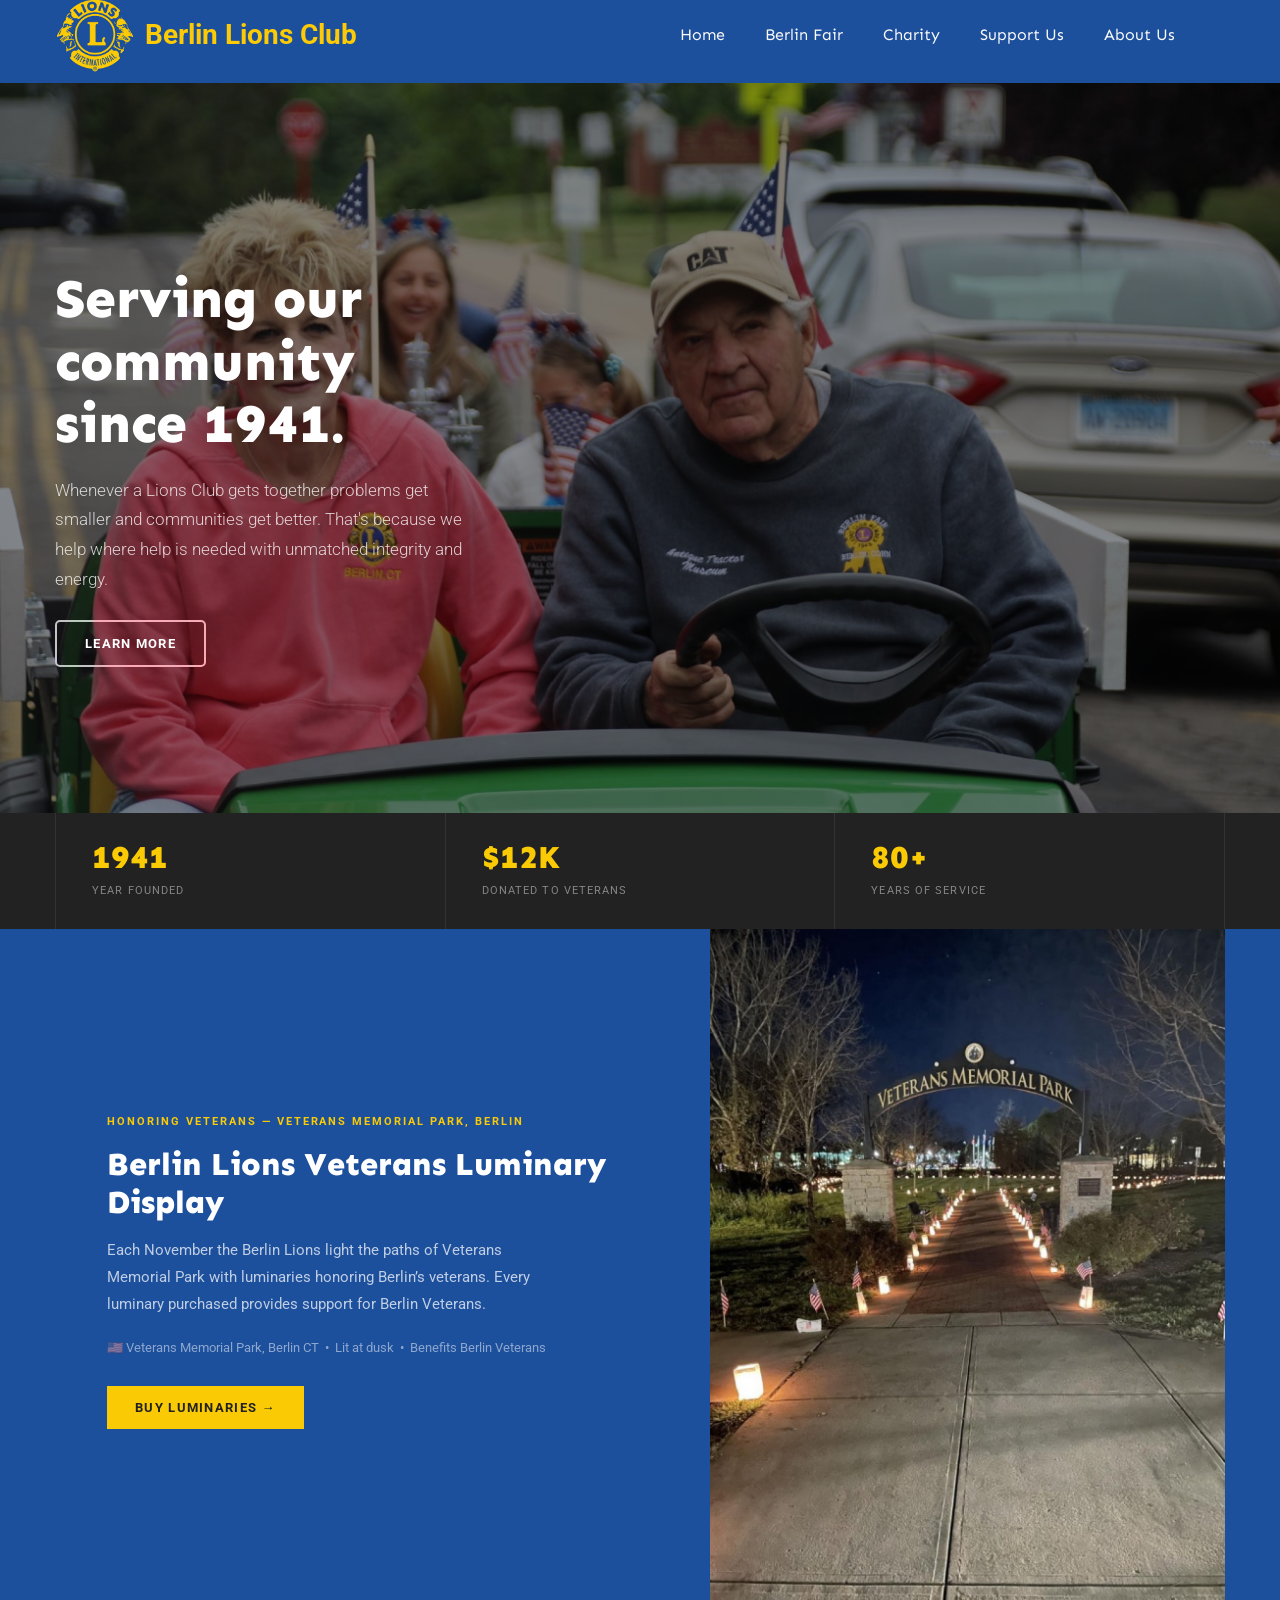
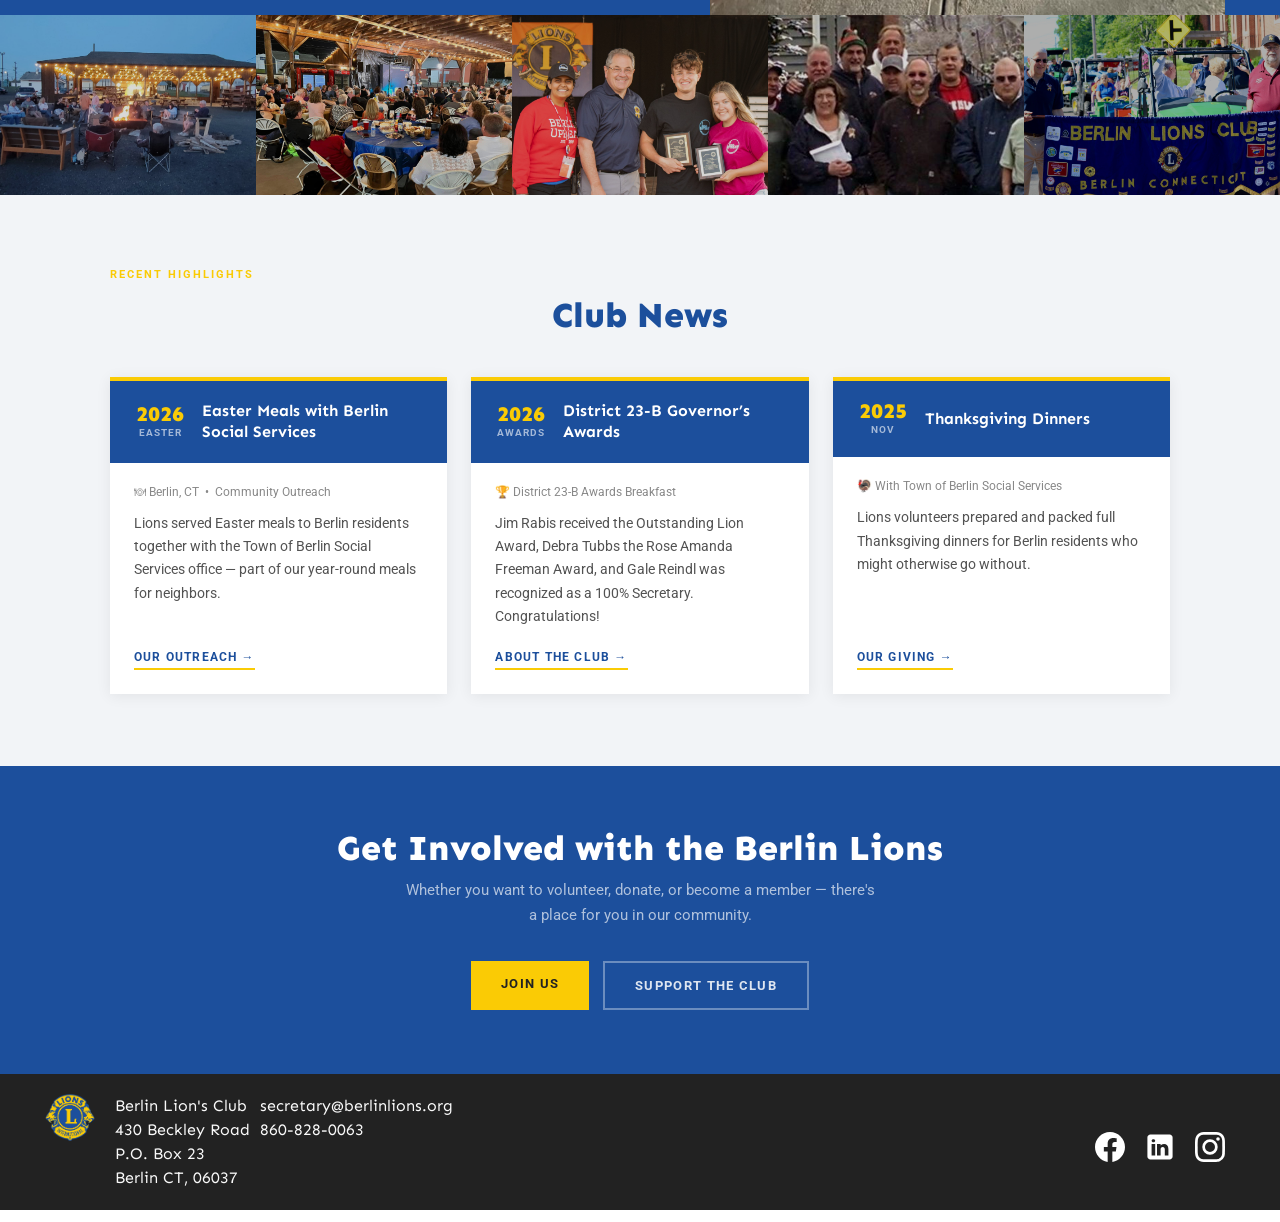
==== commit 85a0b06e: "feat: sync content from berlinlions.org - Home: replace past May 2026 "Next Event" with the Veterans" ====
--- a/index.html
+++ b/index.html
@@ -370,6 +370,6 @@
   .events-strip { padding: 36px 0; }
   .events-strip-inner { padding: 0 16px; }
 }
-</style></head><body class="body-3"><div class="menu-wrapper"><div data-collapse="medium" data-animation="over-left" data-duration="400" data-easing="ease" data-easing2="ease" role="banner" class="navbar w-nav"><div class="treewalkcontainer"><div class="nav-wrapper"><div class="div-block"><a href="index.html" aria-current="page" class="brand w-nav-brand w--current"><img width="80" sizes="80px" alt="" src="assets/images/6413d466976598272d9b6f7b_Lions_Clubs_International_logo.svg.png" srcset="assets/images/6413d466976598272d9b6f7b_Lions_Clubs_International_logo.svg-p-500.png 500w, assets/images/6413d466976598272d9b6f7b_Lions_Clubs_International_logo.svg-p-800.png 800w, assets/images/6413d466976598272d9b6f7b_Lions_Clubs_International_logo.svg-p-1080.png 1080w, assets/images/6413d466976598272d9b6f7b_Lions_Clubs_International_logo.svg.png 1200w" class="image-2"/></a><div class="text-block-2">Berlin Lions Club</div></div><div class="cart-nav-wrapper"><nav role="navigation" class="nav-menu w-nav-menu"><a href="index.html" aria-current="page" class="nav-link w-nav-link w--current">Home</a><a href="https://ctberlinfair.com/" class="nav-link w-nav-link">Berlin Fair</a><a href="charity.html" class="nav-link w-nav-link">Charity</a><a href="support.html" class="nav-link w-nav-link">Support Us</a><a href="about.html" class="nav-link w-nav-link">About Us</a></nav><div class="nav-button w-nav-button"><div class="w-icon-nav-menu"></div></div></div></div></div></div></div><div class="top-section"><div class="treewalkcontainer"><div class="hero-wrapper"><h1 class="hero-heading">Serving our community <br/>since 1941.</h1><p class="hero-paragraph">Whenever a Lions Club gets together problems get smaller and communities get better. That&#x27;s because we help where help is needed with unmatched integrity and energy.</p><div class="hero-button-wrapper"><a href="about.html" class="btn light outline w-button">Learn More</a></div></div></div></div><div class="home-stats"><div class="treewalkcontainer"><div class="home-stats-inner"><div class="home-stat"><span class="home-stat-num">1941</span><span class="home-stat-label">Year Founded</span></div><div class="home-stat"><span class="home-stat-num">$12K</span><span class="home-stat-label">Donated to Veterans</span></div><div class="home-stat"><span class="home-stat-num">80+</span><span class="home-stat-label">Years of Service</span></div></div></div></div><section class="home-upcoming"><div class="treewalkcontainer"><div class="home-upcoming-inner"><div class="home-upcoming-text"><span class="home-news-tag">Next Event &mdash; Saturday, May 16, 2026</span><h2 class="home-upcoming-title">15th Annual Berlin Lions Wine &amp; Beer Tasting</h2><p class="home-upcoming-desc">Berlin Lions Charities and Berlin Spirits present an evening of fine wines, local craft beers, selected spirits, and light hors d&rsquo;oeuvres. Doors open at 6:30&nbsp;PM &mdash; this annual fundraiser is how we give back to Berlin all year long, from scholarships to veterans support.</p><div class="home-upcoming-meta"><span>&#128197; Sat, May 16, 2026 &nbsp;&bull;&nbsp; Pouring 7:00&ndash;10:00&nbsp;PM &nbsp;&bull;&nbsp; Fair Grounds, East Berlin&nbsp;CT &nbsp;&bull;&nbsp; $25 advance&nbsp;/&nbsp;$30 door</span></div><a href="https://tickets.berlinlions.org" target="_blank" class="home-upcoming-btn">Buy Tickets &rarr;</a></div><img class="home-upcoming-img" src="assets/images/66047ab07de3c97af4216032_Wine-tasting.jpg" alt="Berlin Lions Wine and Beer Tasting"/></div></div></section><div class="home-gallery"><img src="assets/images/64d2f91b3d7606007e16ae78_345154405_227978186514954_4246603687907924377_n.jpg" alt="Lions event" loading="lazy"/><img src="assets/images/64d5822a426de9959fbbbc89_356417262_578649124452678_4437823804060090495_n.jpg" alt="Lions event" loading="lazy"/><img src="assets/images/64d9070b5436d9a10d0a44b3_lionsupbeatawards.jpg" alt="Lions awards" loading="lazy"/><img src="assets/images/6413e290be9e5244e8a7957c_slider-christmas.jpg" alt="Christmas event" loading="lazy"/><img src="assets/images/061125173521memorial.jpg" alt="Memorial event" loading="lazy"/></div><section class="events-strip"><div class="events-strip-inner"><div class="events-strip-head"><span class="home-news-tag">Spring 2026</span><h2 class="events-strip-title">Upcoming Events</h2></div><div class="events-strip-grid"><div class="ev-card"><div class="ev-card-head"><div class="ev-card-date"><span class="ev-card-day">16</span><span class="ev-card-month">May</span></div><h3 class="ev-card-name">15th Annual Wine &amp; Beer Tasting</h3></div><div class="ev-card-body"><div class="ev-card-meta">&#128214; Fair Grounds, East Berlin CT &nbsp;&bull;&nbsp; 7:00&ndash;10:00&nbsp;PM &nbsp;&bull;&nbsp; $25 advance&nbsp;/&nbsp;$30 door</div><p class="ev-card-desc">Berlin Lions Charities and Berlin Spirits present fine wines, local craft beers, selected spirits, and light hors d&rsquo;oeuvres. Doors open 6:30&nbsp;PM. Benefiting the Berlin Lions community fund.</p><a href="https://tickets.berlinlions.org" target="_blank" class="ev-card-link">Buy Tickets &rarr;</a></div></div><div class="ev-card"><div class="ev-card-head"><div class="ev-card-date"><span class="ev-card-day">18</span><span class="ev-card-month">May</span></div><h3 class="ev-card-name">VIP Fishing &mdash; Adult Tournament</h3></div><div class="ev-card-body"><div class="ev-card-meta">&#9875; Charter fishing from Niantic,&nbsp;CT &nbsp;&bull;&nbsp; Ages 18+ &nbsp;&bull;&nbsp; Free to participants</div><p class="ev-card-desc">The 19th Annual VIP Fishing Tournament gives visually impaired adults a full-day charter fishing experience, with meals and an awards ceremony at Filomena&rsquo;s Restaurant.</p><a href="charity.html" class="ev-card-link">Learn More &rarr;</a></div></div><div class="ev-card"><div class="ev-card-head"><div class="ev-card-date"><span class="ev-card-day" style="font-size:1.1rem;letter-spacing:.02em">Date</span><span class="ev-card-month">TBD</span></div><h3 class="ev-card-name">Challenger Day</h3></div><div class="ev-card-body"><div class="ev-card-meta">&#9918; Berlin,&nbsp;CT &nbsp;&bull;&nbsp; Free to participate</div><p class="ev-card-desc">A day of baseball and carnival games for children with special needs. Last year, 60 athletes from four surrounding towns took part. All are welcome &mdash; come cheer them on.</p><a href="charity.html" class="ev-card-link">Learn More &rarr;</a></div></div></div></div></section><div class="home-cta"><h2 class="home-cta-title">Get Involved with the Berlin Lions</h2><p class="home-cta-sub">Whether you want to volunteer, donate, or become a member — there's a place for you in our community.</p><div class="home-cta-btns"><a href="about.html" class="home-cta-btn home-cta-btn-gold">Join Us</a><a href="support.html" class="home-cta-btn home-cta-btn-outline">Support the Club</a></div></div><div class="footer"><div class="treewalkcontainer"><div class="footer-wrapper"><div class="footer-logo-column"><div><img src="assets/images/6413d466976598272d9b6f7b_Lions_Clubs_International_logo.svg.png" width="50" sizes="50px" srcset="assets/images/6413d466976598272d9b6f7b_Lions_Clubs_International_logo.svg-p-500.png 500w, assets/images/6413d466976598272d9b6f7b_Lions_Clubs_International_logo.svg-p-800.png 800w, assets/images/6413d466976598272d9b6f7b_Lions_Clubs_International_logo.svg-p-1080.png 1080w, assets/images/6413d466976598272d9b6f7b_Lions_Clubs_International_logo.svg.png 1200w" alt="" class="image-6"/></div><div class="rich-text-block w-richtext"><p class="paragraph-4">Berlin Lion&#x27;s Club<br/>430 Beckley Road<br/>P.O. Box 23<br/>Berlin CT, 06037<br/></p></div><div class="rich-text-block w-richtext"><p class="paragraph-5">secretary@berlinlions.org<br/>860-828-0063</p></div></div><div><a href="https://www.facebook.com/BerlinCTLionsClub/" class="social-footer-link w-inline-block"><img src="assets/images/6413d30124cfc2fc43f24b1f_Facebook Logo.svg" width="30" alt="Facebook Logo"/></a><a href="https://www.linkedin.com/company/berlin-lions-club/" target="_blank" class="social-footer-link w-inline-block"><img src="assets/images/64d8ff27399cb463eb11ce80_linkedin.svg" width="30" alt="Twitter Logo"/></a><a href="https://www.instagram.com/ctberlinfair/" target="_blank" class="social-footer-link w-inline-block"><img src="assets/images/6413d30124cfc279d9f24b1d_Insta.svg" width="30" alt="Instagram Logo"/></a></div></div></div></div><script src="assets/js/nav.js"></script></body>
+</style></head><body class="body-3"><div class="menu-wrapper"><div data-collapse="medium" data-animation="over-left" data-duration="400" data-easing="ease" data-easing2="ease" role="banner" class="navbar w-nav"><div class="treewalkcontainer"><div class="nav-wrapper"><div class="div-block"><a href="index.html" aria-current="page" class="brand w-nav-brand w--current"><img width="80" sizes="80px" alt="" src="assets/images/6413d466976598272d9b6f7b_Lions_Clubs_International_logo.svg.png" srcset="assets/images/6413d466976598272d9b6f7b_Lions_Clubs_International_logo.svg-p-500.png 500w, assets/images/6413d466976598272d9b6f7b_Lions_Clubs_International_logo.svg-p-800.png 800w, assets/images/6413d466976598272d9b6f7b_Lions_Clubs_International_logo.svg-p-1080.png 1080w, assets/images/6413d466976598272d9b6f7b_Lions_Clubs_International_logo.svg.png 1200w" class="image-2"/></a><div class="text-block-2">Berlin Lions Club</div></div><div class="cart-nav-wrapper"><nav role="navigation" class="nav-menu w-nav-menu"><a href="index.html" aria-current="page" class="nav-link w-nav-link w--current">Home</a><a href="https://ctberlinfair.com/" class="nav-link w-nav-link">Berlin Fair</a><a href="charity.html" class="nav-link w-nav-link">Charity</a><a href="support.html" class="nav-link w-nav-link">Support Us</a><a href="about.html" class="nav-link w-nav-link">About Us</a></nav><div class="nav-button w-nav-button"><div class="w-icon-nav-menu"></div></div></div></div></div></div></div><div class="top-section"><div class="treewalkcontainer"><div class="hero-wrapper"><h1 class="hero-heading">Serving our community <br/>since 1941.</h1><p class="hero-paragraph">Whenever a Lions Club gets together problems get smaller and communities get better. That&#x27;s because we help where help is needed with unmatched integrity and energy.</p><div class="hero-button-wrapper"><a href="about.html" class="btn light outline w-button">Learn More</a></div></div></div></div><div class="home-stats"><div class="treewalkcontainer"><div class="home-stats-inner"><div class="home-stat"><span class="home-stat-num">1941</span><span class="home-stat-label">Year Founded</span></div><div class="home-stat"><span class="home-stat-num">$12K</span><span class="home-stat-label">Donated to Veterans</span></div><div class="home-stat"><span class="home-stat-num">80+</span><span class="home-stat-label">Years of Service</span></div></div></div></div><section class="home-upcoming"><div class="treewalkcontainer"><div class="home-upcoming-inner"><div class="home-upcoming-text"><span class="home-news-tag">Honoring Veterans &mdash; Veterans Memorial Park, Berlin</span><h2 class="home-upcoming-title">Berlin Lions Veterans Luminary Display</h2><p class="home-upcoming-desc">Each November the Berlin Lions light the paths of Veterans Memorial Park with luminaries honoring Berlin&rsquo;s veterans. Every luminary purchased provides support for Berlin Veterans.</p><div class="home-upcoming-meta"><span>&#127482;&#127480; Veterans Memorial Park, Berlin&nbsp;CT &nbsp;&bull;&nbsp; Lit at dusk &nbsp;&bull;&nbsp; Benefits Berlin Veterans</span></div><a href="https://berlin-lions-club.square.site/" target="_blank" rel="noopener" class="home-upcoming-btn">Buy Luminaries &rarr;</a></div><img class="home-upcoming-img" src="assets/images/luminary-veterans-park.jpg" alt="Luminaries lining the path at Veterans Memorial Park, Berlin"/></div></div></section><div class="home-gallery"><img src="assets/images/64d2f91b3d7606007e16ae78_345154405_227978186514954_4246603687907924377_n.jpg" alt="Lions event" loading="lazy"/><img src="assets/images/64d5822a426de9959fbbbc89_356417262_578649124452678_4437823804060090495_n.jpg" alt="Lions event" loading="lazy"/><img src="assets/images/64d9070b5436d9a10d0a44b3_lionsupbeatawards.jpg" alt="Lions awards" loading="lazy"/><img src="assets/images/6413e290be9e5244e8a7957c_slider-christmas.jpg" alt="Christmas event" loading="lazy"/><img src="assets/images/061125173521memorial.jpg" alt="Memorial event" loading="lazy"/></div><section class="events-strip"><div class="events-strip-inner"><div class="events-strip-head"><span class="home-news-tag">Recent Highlights</span><h2 class="events-strip-title">Club News</h2></div><div class="events-strip-grid"><div class="ev-card"><div class="ev-card-head"><div class="ev-card-date"><span class="ev-card-day" style="font-size:1.3rem">2026</span><span class="ev-card-month">Easter</span></div><h3 class="ev-card-name">Easter Meals with Berlin Social Services</h3></div><div class="ev-card-body"><div class="ev-card-meta">&#127869; Berlin, CT &nbsp;&bull;&nbsp; Community Outreach</div><p class="ev-card-desc">Lions served Easter meals to Berlin residents together with the Town of Berlin Social Services office &mdash; part of our year-round meals for neighbors.</p><a href="charity.html#outreach" class="ev-card-link">Our Outreach &rarr;</a></div></div><div class="ev-card"><div class="ev-card-head"><div class="ev-card-date"><span class="ev-card-day" style="font-size:1.3rem">2026</span><span class="ev-card-month">Awards</span></div><h3 class="ev-card-name">District 23-B Governor&rsquo;s Awards</h3></div><div class="ev-card-body"><div class="ev-card-meta">&#127942; District 23-B Awards Breakfast</div><p class="ev-card-desc">Jim Rabis received the Outstanding Lion Award, Debra Tubbs the Rose Amanda Freeman Award, and Gale Reindl was recognized as a 100% Secretary. Congratulations!</p><a href="about.html" class="ev-card-link">About the Club &rarr;</a></div></div><div class="ev-card"><div class="ev-card-head"><div class="ev-card-date"><span class="ev-card-day" style="font-size:1.3rem">2025</span><span class="ev-card-month">Nov</span></div><h3 class="ev-card-name">Thanksgiving Dinners</h3></div><div class="ev-card-body"><div class="ev-card-meta">&#129411; With Town of Berlin Social Services</div><p class="ev-card-desc">Lions volunteers prepared and packed full Thanksgiving dinners for Berlin residents who might otherwise go without.</p><a href="charity.html#donations" class="ev-card-link">Our Giving &rarr;</a></div></div></div></div></section><div class="home-cta"><h2 class="home-cta-title">Get Involved with the Berlin Lions</h2><p class="home-cta-sub">Whether you want to volunteer, donate, or become a member — there's a place for you in our community.</p><div class="home-cta-btns"><a href="about.html" class="home-cta-btn home-cta-btn-gold">Join Us</a><a href="support.html" class="home-cta-btn home-cta-btn-outline">Support the Club</a></div></div><div class="footer"><div class="treewalkcontainer"><div class="footer-wrapper"><div class="footer-logo-column"><div><img src="assets/images/6413d466976598272d9b6f7b_Lions_Clubs_International_logo.svg.png" width="50" sizes="50px" srcset="assets/images/6413d466976598272d9b6f7b_Lions_Clubs_International_logo.svg-p-500.png 500w, assets/images/6413d466976598272d9b6f7b_Lions_Clubs_International_logo.svg-p-800.png 800w, assets/images/6413d466976598272d9b6f7b_Lions_Clubs_International_logo.svg-p-1080.png 1080w, assets/images/6413d466976598272d9b6f7b_Lions_Clubs_International_logo.svg.png 1200w" alt="" class="image-6"/></div><div class="rich-text-block w-richtext"><p class="paragraph-4">Berlin Lion&#x27;s Club<br/>430 Beckley Road<br/>P.O. Box 23<br/>Berlin CT, 06037<br/></p></div><div class="rich-text-block w-richtext"><p class="paragraph-5">secretary@berlinlions.org<br/>860-828-0063</p></div></div><div><a href="https://www.facebook.com/BerlinCTLionsClub/" class="social-footer-link w-inline-block"><img src="assets/images/6413d30124cfc2fc43f24b1f_Facebook Logo.svg" width="30" alt="Facebook Logo"/></a><a href="https://www.linkedin.com/company/berlin-lions-club/" target="_blank" class="social-footer-link w-inline-block"><img src="assets/images/64d8ff27399cb463eb11ce80_linkedin.svg" width="30" alt="Twitter Logo"/></a><a href="https://www.instagram.com/ctberlinfair/" target="_blank" class="social-footer-link w-inline-block"><img src="assets/images/6413d30124cfc279d9f24b1d_Insta.svg" width="30" alt="Instagram Logo"/></a></div></div></div></div><script src="assets/js/nav.js"></script></body>
 
 </html>
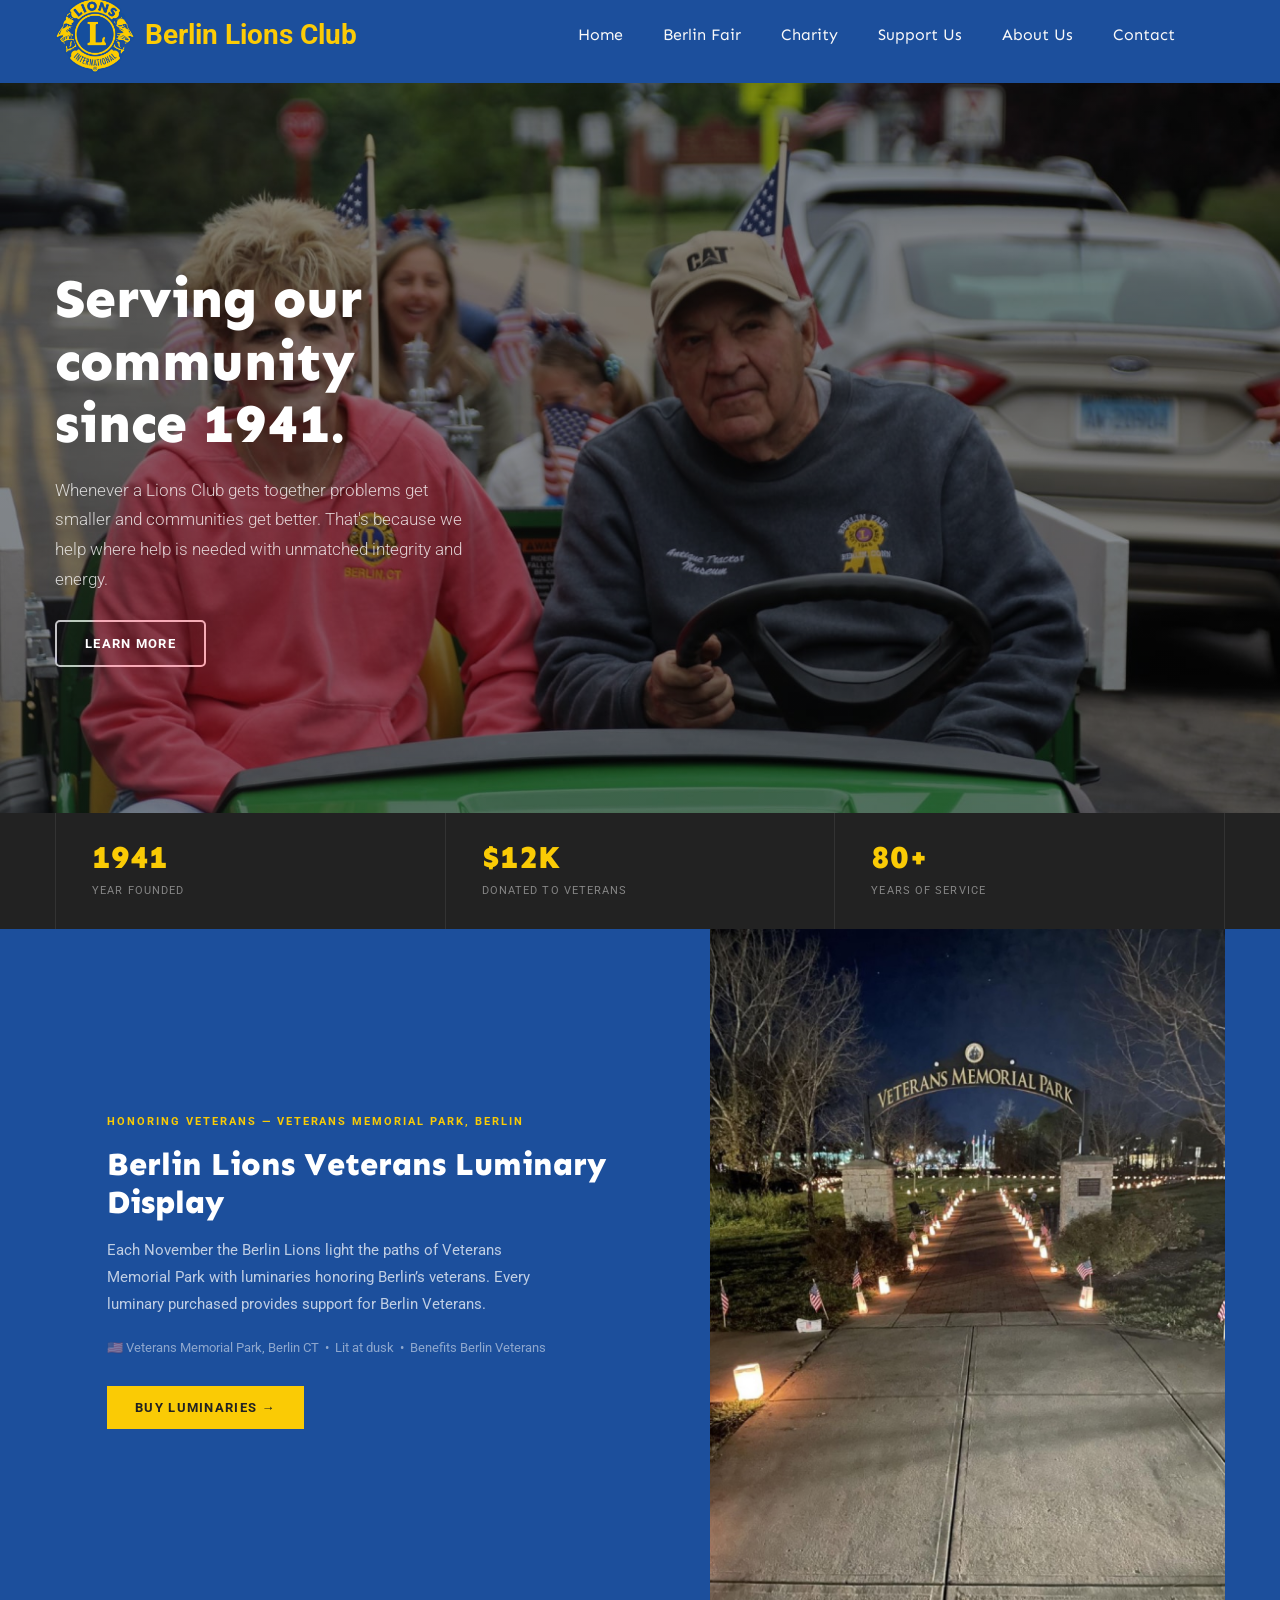
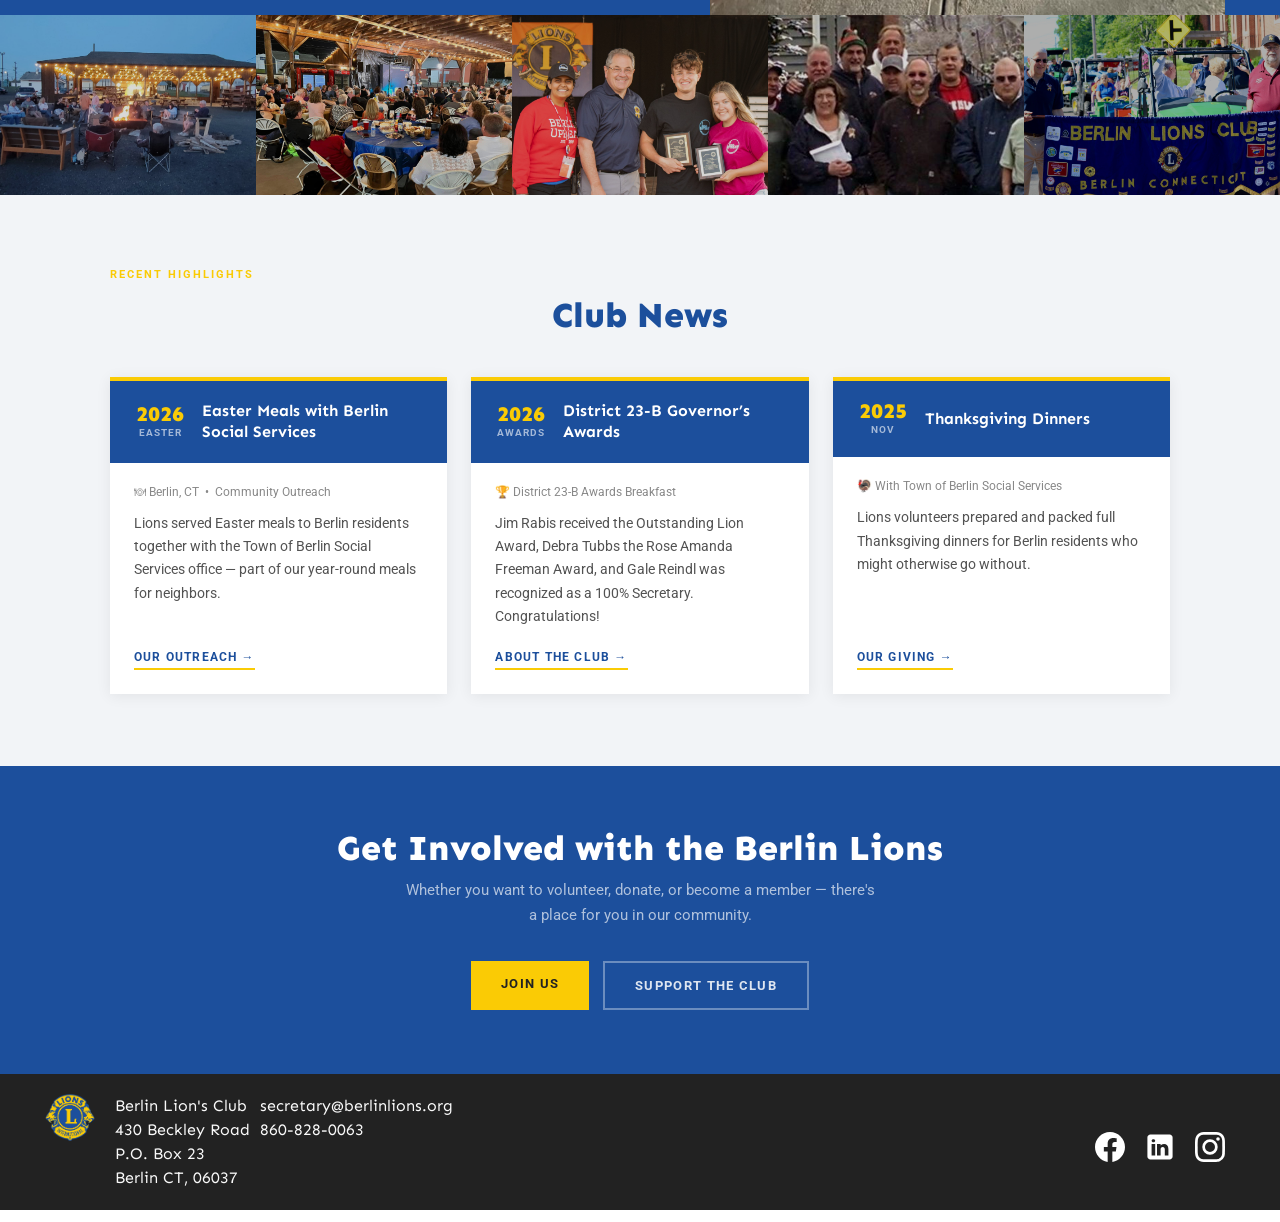
==== commit ac3a2139: "feat: add Contact to nav, fix years-of-service stat, update CLAUDE.md - Add Contact link to the desk" ====
--- a/index.html
+++ b/index.html
@@ -370,6 +370,6 @@
   .events-strip { padding: 36px 0; }
   .events-strip-inner { padding: 0 16px; }
 }
-</style></head><body class="body-3"><div class="menu-wrapper"><div data-collapse="medium" data-animation="over-left" data-duration="400" data-easing="ease" data-easing2="ease" role="banner" class="navbar w-nav"><div class="treewalkcontainer"><div class="nav-wrapper"><div class="div-block"><a href="index.html" aria-current="page" class="brand w-nav-brand w--current"><img width="80" sizes="80px" alt="" src="assets/images/6413d466976598272d9b6f7b_Lions_Clubs_International_logo.svg.png" srcset="assets/images/6413d466976598272d9b6f7b_Lions_Clubs_International_logo.svg-p-500.png 500w, assets/images/6413d466976598272d9b6f7b_Lions_Clubs_International_logo.svg-p-800.png 800w, assets/images/6413d466976598272d9b6f7b_Lions_Clubs_International_logo.svg-p-1080.png 1080w, assets/images/6413d466976598272d9b6f7b_Lions_Clubs_International_logo.svg.png 1200w" class="image-2"/></a><div class="text-block-2">Berlin Lions Club</div></div><div class="cart-nav-wrapper"><nav role="navigation" class="nav-menu w-nav-menu"><a href="index.html" aria-current="page" class="nav-link w-nav-link w--current">Home</a><a href="https://ctberlinfair.com/" class="nav-link w-nav-link">Berlin Fair</a><a href="charity.html" class="nav-link w-nav-link">Charity</a><a href="support.html" class="nav-link w-nav-link">Support Us</a><a href="about.html" class="nav-link w-nav-link">About Us</a></nav><div class="nav-button w-nav-button"><div class="w-icon-nav-menu"></div></div></div></div></div></div></div><div class="top-section"><div class="treewalkcontainer"><div class="hero-wrapper"><h1 class="hero-heading">Serving our community <br/>since 1941.</h1><p class="hero-paragraph">Whenever a Lions Club gets together problems get smaller and communities get better. That&#x27;s because we help where help is needed with unmatched integrity and energy.</p><div class="hero-button-wrapper"><a href="about.html" class="btn light outline w-button">Learn More</a></div></div></div></div><div class="home-stats"><div class="treewalkcontainer"><div class="home-stats-inner"><div class="home-stat"><span class="home-stat-num">1941</span><span class="home-stat-label">Year Founded</span></div><div class="home-stat"><span class="home-stat-num">$12K</span><span class="home-stat-label">Donated to Veterans</span></div><div class="home-stat"><span class="home-stat-num">80+</span><span class="home-stat-label">Years of Service</span></div></div></div></div><section class="home-upcoming"><div class="treewalkcontainer"><div class="home-upcoming-inner"><div class="home-upcoming-text"><span class="home-news-tag">Honoring Veterans &mdash; Veterans Memorial Park, Berlin</span><h2 class="home-upcoming-title">Berlin Lions Veterans Luminary Display</h2><p class="home-upcoming-desc">Each November the Berlin Lions light the paths of Veterans Memorial Park with luminaries honoring Berlin&rsquo;s veterans. Every luminary purchased provides support for Berlin Veterans.</p><div class="home-upcoming-meta"><span>&#127482;&#127480; Veterans Memorial Park, Berlin&nbsp;CT &nbsp;&bull;&nbsp; Lit at dusk &nbsp;&bull;&nbsp; Benefits Berlin Veterans</span></div><a href="https://berlin-lions-club.square.site/" target="_blank" rel="noopener" class="home-upcoming-btn">Buy Luminaries &rarr;</a></div><img class="home-upcoming-img" src="assets/images/luminary-veterans-park.jpg" alt="Luminaries lining the path at Veterans Memorial Park, Berlin"/></div></div></section><div class="home-gallery"><img src="assets/images/64d2f91b3d7606007e16ae78_345154405_227978186514954_4246603687907924377_n.jpg" alt="Lions event" loading="lazy"/><img src="assets/images/64d5822a426de9959fbbbc89_356417262_578649124452678_4437823804060090495_n.jpg" alt="Lions event" loading="lazy"/><img src="assets/images/64d9070b5436d9a10d0a44b3_lionsupbeatawards.jpg" alt="Lions awards" loading="lazy"/><img src="assets/images/6413e290be9e5244e8a7957c_slider-christmas.jpg" alt="Christmas event" loading="lazy"/><img src="assets/images/061125173521memorial.jpg" alt="Memorial event" loading="lazy"/></div><section class="events-strip"><div class="events-strip-inner"><div class="events-strip-head"><span class="home-news-tag">Recent Highlights</span><h2 class="events-strip-title">Club News</h2></div><div class="events-strip-grid"><div class="ev-card"><div class="ev-card-head"><div class="ev-card-date"><span class="ev-card-day" style="font-size:1.3rem">2026</span><span class="ev-card-month">Easter</span></div><h3 class="ev-card-name">Easter Meals with Berlin Social Services</h3></div><div class="ev-card-body"><div class="ev-card-meta">&#127869; Berlin, CT &nbsp;&bull;&nbsp; Community Outreach</div><p class="ev-card-desc">Lions served Easter meals to Berlin residents together with the Town of Berlin Social Services office &mdash; part of our year-round meals for neighbors.</p><a href="charity.html#outreach" class="ev-card-link">Our Outreach &rarr;</a></div></div><div class="ev-card"><div class="ev-card-head"><div class="ev-card-date"><span class="ev-card-day" style="font-size:1.3rem">2026</span><span class="ev-card-month">Awards</span></div><h3 class="ev-card-name">District 23-B Governor&rsquo;s Awards</h3></div><div class="ev-card-body"><div class="ev-card-meta">&#127942; District 23-B Awards Breakfast</div><p class="ev-card-desc">Jim Rabis received the Outstanding Lion Award, Debra Tubbs the Rose Amanda Freeman Award, and Gale Reindl was recognized as a 100% Secretary. Congratulations!</p><a href="about.html" class="ev-card-link">About the Club &rarr;</a></div></div><div class="ev-card"><div class="ev-card-head"><div class="ev-card-date"><span class="ev-card-day" style="font-size:1.3rem">2025</span><span class="ev-card-month">Nov</span></div><h3 class="ev-card-name">Thanksgiving Dinners</h3></div><div class="ev-card-body"><div class="ev-card-meta">&#129411; With Town of Berlin Social Services</div><p class="ev-card-desc">Lions volunteers prepared and packed full Thanksgiving dinners for Berlin residents who might otherwise go without.</p><a href="charity.html#donations" class="ev-card-link">Our Giving &rarr;</a></div></div></div></div></section><div class="home-cta"><h2 class="home-cta-title">Get Involved with the Berlin Lions</h2><p class="home-cta-sub">Whether you want to volunteer, donate, or become a member — there's a place for you in our community.</p><div class="home-cta-btns"><a href="about.html" class="home-cta-btn home-cta-btn-gold">Join Us</a><a href="support.html" class="home-cta-btn home-cta-btn-outline">Support the Club</a></div></div><div class="footer"><div class="treewalkcontainer"><div class="footer-wrapper"><div class="footer-logo-column"><div><img src="assets/images/6413d466976598272d9b6f7b_Lions_Clubs_International_logo.svg.png" width="50" sizes="50px" srcset="assets/images/6413d466976598272d9b6f7b_Lions_Clubs_International_logo.svg-p-500.png 500w, assets/images/6413d466976598272d9b6f7b_Lions_Clubs_International_logo.svg-p-800.png 800w, assets/images/6413d466976598272d9b6f7b_Lions_Clubs_International_logo.svg-p-1080.png 1080w, assets/images/6413d466976598272d9b6f7b_Lions_Clubs_International_logo.svg.png 1200w" alt="" class="image-6"/></div><div class="rich-text-block w-richtext"><p class="paragraph-4">Berlin Lion&#x27;s Club<br/>430 Beckley Road<br/>P.O. Box 23<br/>Berlin CT, 06037<br/></p></div><div class="rich-text-block w-richtext"><p class="paragraph-5">secretary@berlinlions.org<br/>860-828-0063</p></div></div><div><a href="https://www.facebook.com/BerlinCTLionsClub/" class="social-footer-link w-inline-block"><img src="assets/images/6413d30124cfc2fc43f24b1f_Facebook Logo.svg" width="30" alt="Facebook Logo"/></a><a href="https://www.linkedin.com/company/berlin-lions-club/" target="_blank" class="social-footer-link w-inline-block"><img src="assets/images/64d8ff27399cb463eb11ce80_linkedin.svg" width="30" alt="Twitter Logo"/></a><a href="https://www.instagram.com/ctberlinfair/" target="_blank" class="social-footer-link w-inline-block"><img src="assets/images/6413d30124cfc279d9f24b1d_Insta.svg" width="30" alt="Instagram Logo"/></a></div></div></div></div><script src="assets/js/nav.js"></script></body>
+</style></head><body class="body-3"><div class="menu-wrapper"><div data-collapse="medium" data-animation="over-left" data-duration="400" data-easing="ease" data-easing2="ease" role="banner" class="navbar w-nav"><div class="treewalkcontainer"><div class="nav-wrapper"><div class="div-block"><a href="index.html" aria-current="page" class="brand w-nav-brand w--current"><img width="80" sizes="80px" alt="" src="assets/images/6413d466976598272d9b6f7b_Lions_Clubs_International_logo.svg.png" srcset="assets/images/6413d466976598272d9b6f7b_Lions_Clubs_International_logo.svg-p-500.png 500w, assets/images/6413d466976598272d9b6f7b_Lions_Clubs_International_logo.svg-p-800.png 800w, assets/images/6413d466976598272d9b6f7b_Lions_Clubs_International_logo.svg-p-1080.png 1080w, assets/images/6413d466976598272d9b6f7b_Lions_Clubs_International_logo.svg.png 1200w" class="image-2"/></a><div class="text-block-2">Berlin Lions Club</div></div><div class="cart-nav-wrapper"><nav role="navigation" class="nav-menu w-nav-menu"><a href="index.html" aria-current="page" class="nav-link w-nav-link w--current">Home</a><a href="https://ctberlinfair.com/" class="nav-link w-nav-link">Berlin Fair</a><a href="charity.html" class="nav-link w-nav-link">Charity</a><a href="support.html" class="nav-link w-nav-link">Support Us</a><a href="about.html" class="nav-link w-nav-link">About Us</a><a href="contact.html" class="nav-link w-nav-link">Contact</a></nav><div class="nav-button w-nav-button"><div class="w-icon-nav-menu"></div></div></div></div></div></div></div><div class="top-section"><div class="treewalkcontainer"><div class="hero-wrapper"><h1 class="hero-heading">Serving our community <br/>since 1941.</h1><p class="hero-paragraph">Whenever a Lions Club gets together problems get smaller and communities get better. That&#x27;s because we help where help is needed with unmatched integrity and energy.</p><div class="hero-button-wrapper"><a href="about.html" class="btn light outline w-button">Learn More</a></div></div></div></div><div class="home-stats"><div class="treewalkcontainer"><div class="home-stats-inner"><div class="home-stat"><span class="home-stat-num">1941</span><span class="home-stat-label">Year Founded</span></div><div class="home-stat"><span class="home-stat-num">$12K</span><span class="home-stat-label">Donated to Veterans</span></div><div class="home-stat"><span class="home-stat-num">80+</span><span class="home-stat-label">Years of Service</span></div></div></div></div><section class="home-upcoming"><div class="treewalkcontainer"><div class="home-upcoming-inner"><div class="home-upcoming-text"><span class="home-news-tag">Honoring Veterans &mdash; Veterans Memorial Park, Berlin</span><h2 class="home-upcoming-title">Berlin Lions Veterans Luminary Display</h2><p class="home-upcoming-desc">Each November the Berlin Lions light the paths of Veterans Memorial Park with luminaries honoring Berlin&rsquo;s veterans. Every luminary purchased provides support for Berlin Veterans.</p><div class="home-upcoming-meta"><span>&#127482;&#127480; Veterans Memorial Park, Berlin&nbsp;CT &nbsp;&bull;&nbsp; Lit at dusk &nbsp;&bull;&nbsp; Benefits Berlin Veterans</span></div><a href="https://berlin-lions-club.square.site/" target="_blank" rel="noopener" class="home-upcoming-btn">Buy Luminaries &rarr;</a></div><img class="home-upcoming-img" src="assets/images/luminary-veterans-park.jpg" alt="Luminaries lining the path at Veterans Memorial Park, Berlin"/></div></div></section><div class="home-gallery"><img src="assets/images/64d2f91b3d7606007e16ae78_345154405_227978186514954_4246603687907924377_n.jpg" alt="Lions event" loading="lazy"/><img src="assets/images/64d5822a426de9959fbbbc89_356417262_578649124452678_4437823804060090495_n.jpg" alt="Lions event" loading="lazy"/><img src="assets/images/64d9070b5436d9a10d0a44b3_lionsupbeatawards.jpg" alt="Lions awards" loading="lazy"/><img src="assets/images/6413e290be9e5244e8a7957c_slider-christmas.jpg" alt="Christmas event" loading="lazy"/><img src="assets/images/061125173521memorial.jpg" alt="Memorial event" loading="lazy"/></div><section class="events-strip"><div class="events-strip-inner"><div class="events-strip-head"><span class="home-news-tag">Recent Highlights</span><h2 class="events-strip-title">Club News</h2></div><div class="events-strip-grid"><div class="ev-card"><div class="ev-card-head"><div class="ev-card-date"><span class="ev-card-day" style="font-size:1.3rem">2026</span><span class="ev-card-month">Easter</span></div><h3 class="ev-card-name">Easter Meals with Berlin Social Services</h3></div><div class="ev-card-body"><div class="ev-card-meta">&#127869; Berlin, CT &nbsp;&bull;&nbsp; Community Outreach</div><p class="ev-card-desc">Lions served Easter meals to Berlin residents together with the Town of Berlin Social Services office &mdash; part of our year-round meals for neighbors.</p><a href="charity.html#outreach" class="ev-card-link">Our Outreach &rarr;</a></div></div><div class="ev-card"><div class="ev-card-head"><div class="ev-card-date"><span class="ev-card-day" style="font-size:1.3rem">2026</span><span class="ev-card-month">Awards</span></div><h3 class="ev-card-name">District 23-B Governor&rsquo;s Awards</h3></div><div class="ev-card-body"><div class="ev-card-meta">&#127942; District 23-B Awards Breakfast</div><p class="ev-card-desc">Jim Rabis received the Outstanding Lion Award, Debra Tubbs the Rose Amanda Freeman Award, and Gale Reindl was recognized as a 100% Secretary. Congratulations!</p><a href="about.html" class="ev-card-link">About the Club &rarr;</a></div></div><div class="ev-card"><div class="ev-card-head"><div class="ev-card-date"><span class="ev-card-day" style="font-size:1.3rem">2025</span><span class="ev-card-month">Nov</span></div><h3 class="ev-card-name">Thanksgiving Dinners</h3></div><div class="ev-card-body"><div class="ev-card-meta">&#129411; With Town of Berlin Social Services</div><p class="ev-card-desc">Lions volunteers prepared and packed full Thanksgiving dinners for Berlin residents who might otherwise go without.</p><a href="charity.html#donations" class="ev-card-link">Our Giving &rarr;</a></div></div></div></div></section><div class="home-cta"><h2 class="home-cta-title">Get Involved with the Berlin Lions</h2><p class="home-cta-sub">Whether you want to volunteer, donate, or become a member — there's a place for you in our community.</p><div class="home-cta-btns"><a href="about.html" class="home-cta-btn home-cta-btn-gold">Join Us</a><a href="support.html" class="home-cta-btn home-cta-btn-outline">Support the Club</a></div></div><div class="footer"><div class="treewalkcontainer"><div class="footer-wrapper"><div class="footer-logo-column"><div><img src="assets/images/6413d466976598272d9b6f7b_Lions_Clubs_International_logo.svg.png" width="50" sizes="50px" srcset="assets/images/6413d466976598272d9b6f7b_Lions_Clubs_International_logo.svg-p-500.png 500w, assets/images/6413d466976598272d9b6f7b_Lions_Clubs_International_logo.svg-p-800.png 800w, assets/images/6413d466976598272d9b6f7b_Lions_Clubs_International_logo.svg-p-1080.png 1080w, assets/images/6413d466976598272d9b6f7b_Lions_Clubs_International_logo.svg.png 1200w" alt="" class="image-6"/></div><div class="rich-text-block w-richtext"><p class="paragraph-4">Berlin Lion&#x27;s Club<br/>430 Beckley Road<br/>P.O. Box 23<br/>Berlin CT, 06037<br/></p></div><div class="rich-text-block w-richtext"><p class="paragraph-5">secretary@berlinlions.org<br/>860-828-0063</p></div></div><div><a href="https://www.facebook.com/BerlinCTLionsClub/" class="social-footer-link w-inline-block"><img src="assets/images/6413d30124cfc2fc43f24b1f_Facebook Logo.svg" width="30" alt="Facebook Logo"/></a><a href="https://www.linkedin.com/company/berlin-lions-club/" target="_blank" class="social-footer-link w-inline-block"><img src="assets/images/64d8ff27399cb463eb11ce80_linkedin.svg" width="30" alt="Twitter Logo"/></a><a href="https://www.instagram.com/ctberlinfair/" target="_blank" class="social-footer-link w-inline-block"><img src="assets/images/6413d30124cfc279d9f24b1d_Insta.svg" width="30" alt="Instagram Logo"/></a></div></div></div></div><script src="assets/js/nav.js"></script></body>
 
 </html>
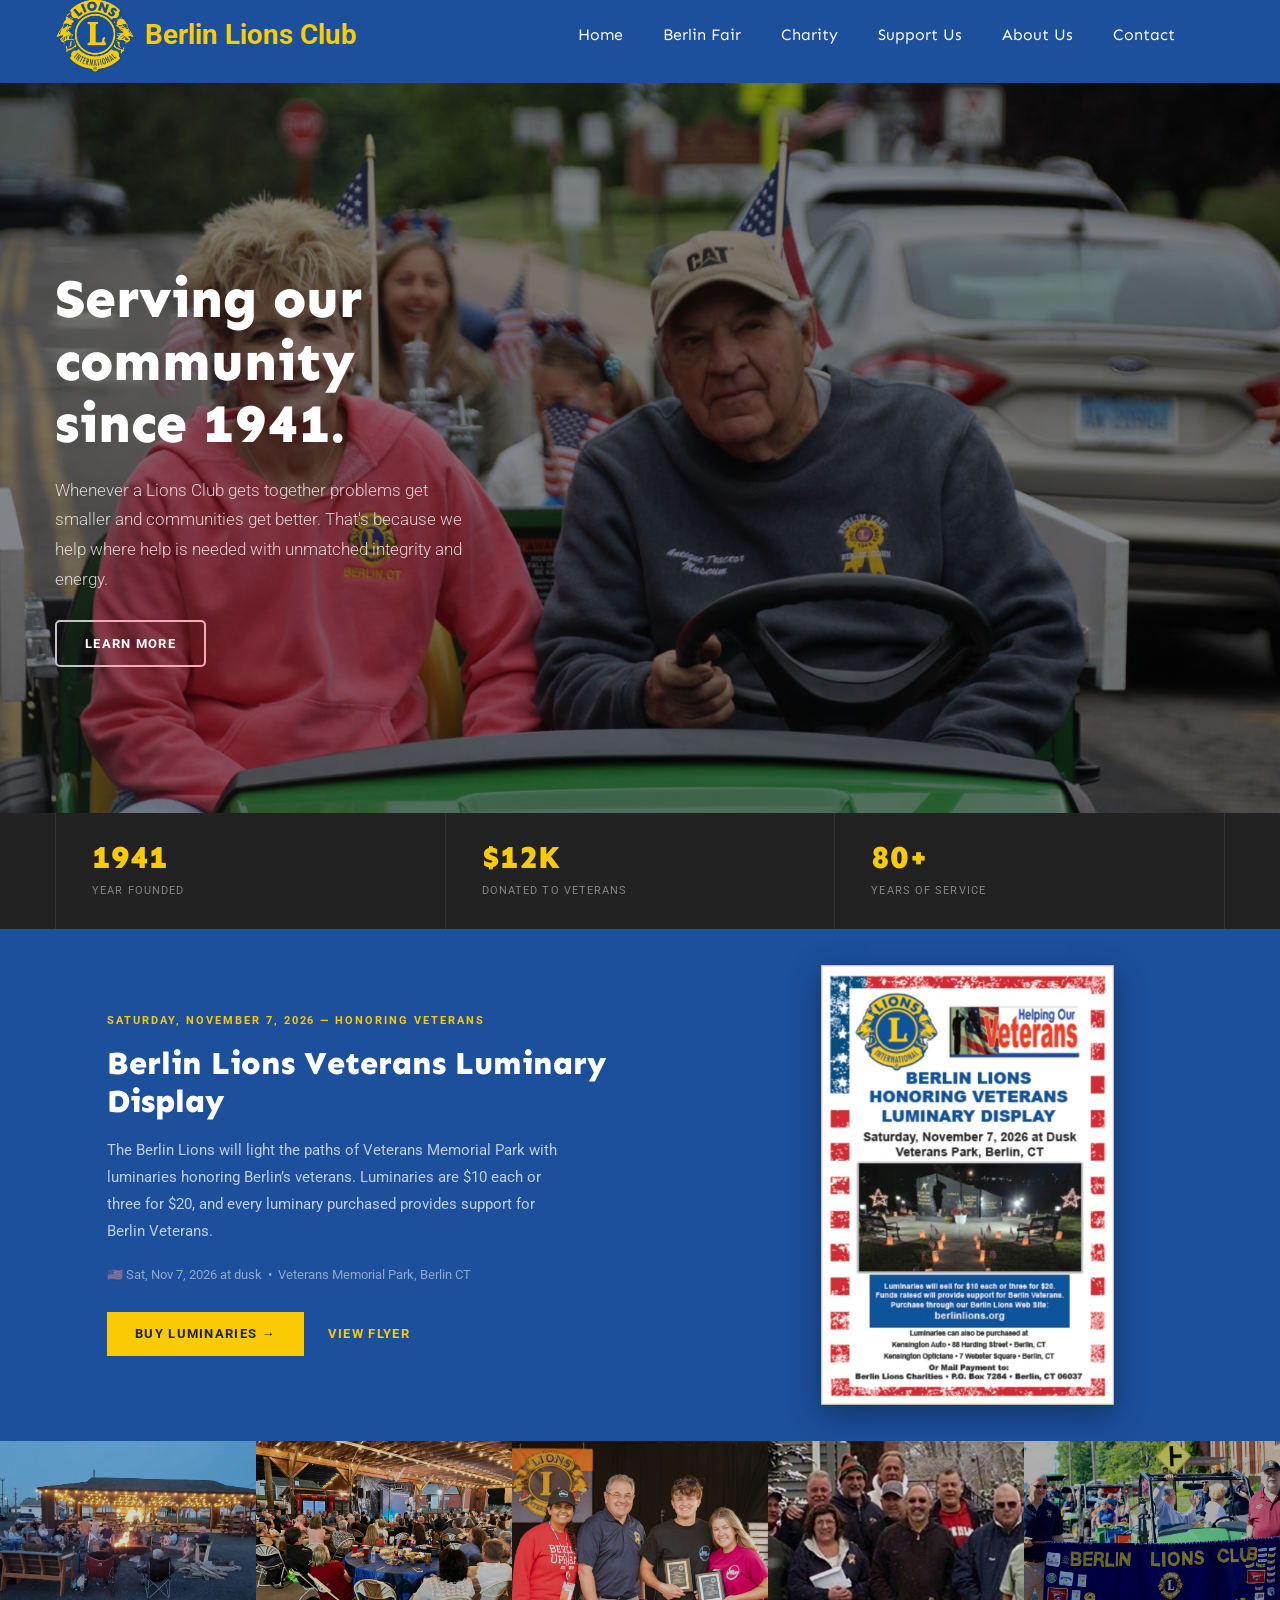
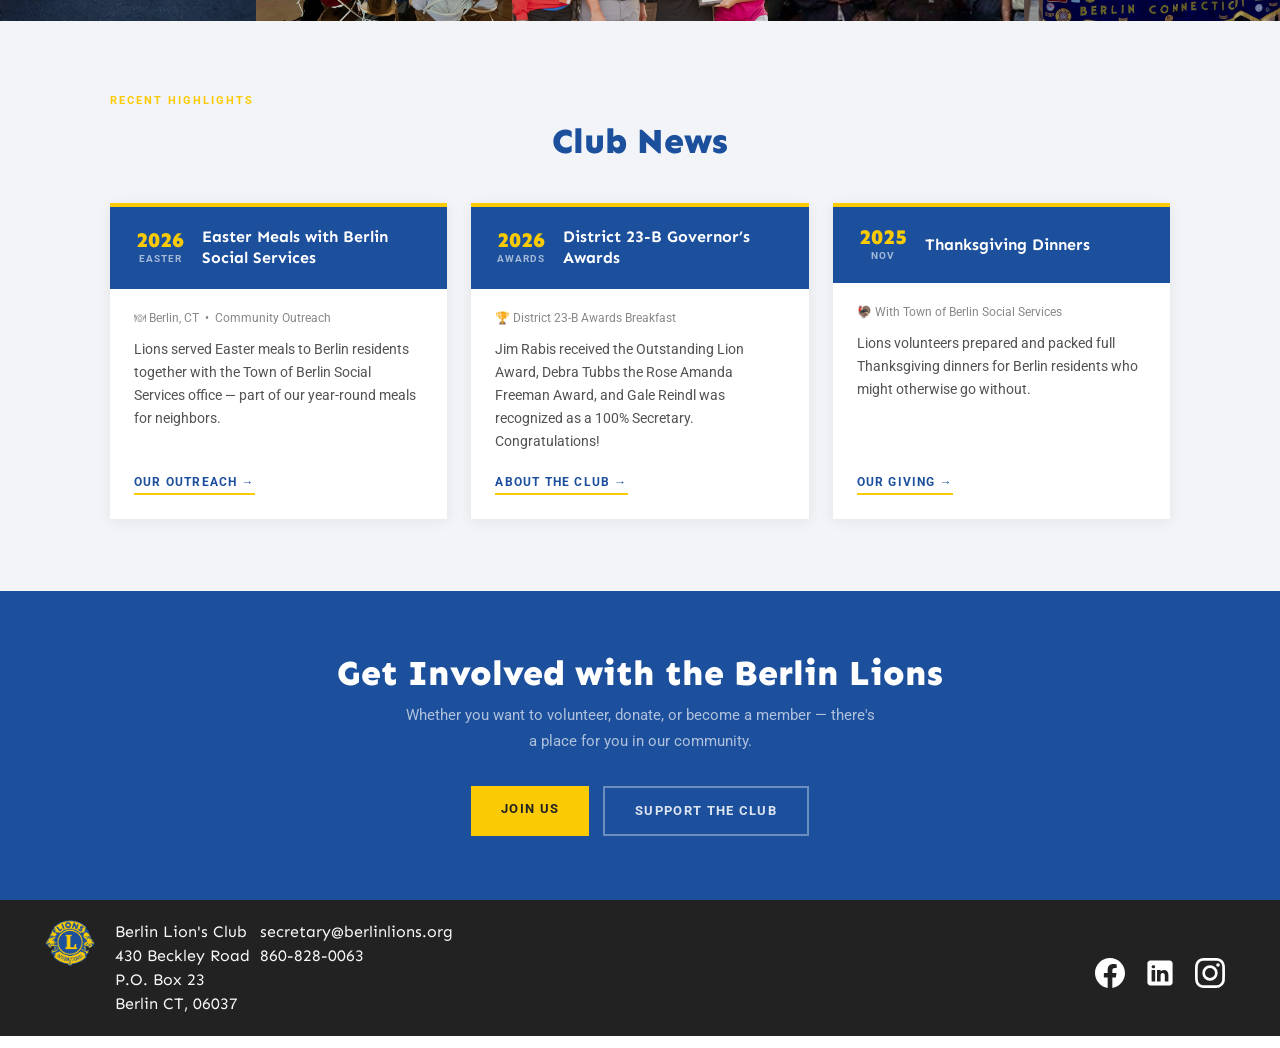
==== commit 07167e03: "feat: add 2026 Veterans Luminary Display flyer and details - Home: show the 2026 flyer, date (Sat No" ====
--- a/index.html
+++ b/index.html
@@ -225,6 +225,42 @@
   display: block;
 }
 
+.home-upcoming-actions {
+  display: flex;
+  flex-wrap: wrap;
+  align-items: center;
+  gap: 14px 24px;
+}
+.home-upcoming-link {
+  font-family: Roboto, sans-serif;
+  font-size: 13px;
+  font-weight: 700;
+  letter-spacing: .1em;
+  text-transform: uppercase;
+  color: #facb05;
+  text-decoration: none;
+}
+.home-upcoming-link:hover { color: #ffde03; text-decoration: underline; }
+.home-upcoming-flyer {
+  flex: 0 0 44%;
+  display: flex;
+  align-items: center;
+  justify-content: center;
+  padding: 36px 32px;
+  box-sizing: border-box;
+}
+.home-upcoming-flyer img {
+  display: block;
+  max-width: 100%;
+  max-height: 440px;
+  height: auto;
+  box-shadow: 0 10px 30px rgba(0,0,0,0.35);
+}
+@media (max-width: 768px) {
+  .home-upcoming-flyer { flex: none; width: 100%; padding: 0 24px 36px; }
+  .home-upcoming-flyer img { max-width: 340px; max-height: none; width: 100%; }
+}
+
 /* Photo gallery strip */
 .home-gallery {
   display: grid;
@@ -370,6 +406,6 @@
   .events-strip { padding: 36px 0; }
   .events-strip-inner { padding: 0 16px; }
 }
-</style></head><body class="body-3"><div class="menu-wrapper"><div data-collapse="medium" data-animation="over-left" data-duration="400" data-easing="ease" data-easing2="ease" role="banner" class="navbar w-nav"><div class="treewalkcontainer"><div class="nav-wrapper"><div class="div-block"><a href="index.html" aria-current="page" class="brand w-nav-brand w--current"><img width="80" sizes="80px" alt="" src="assets/images/6413d466976598272d9b6f7b_Lions_Clubs_International_logo.svg.png" srcset="assets/images/6413d466976598272d9b6f7b_Lions_Clubs_International_logo.svg-p-500.png 500w, assets/images/6413d466976598272d9b6f7b_Lions_Clubs_International_logo.svg-p-800.png 800w, assets/images/6413d466976598272d9b6f7b_Lions_Clubs_International_logo.svg-p-1080.png 1080w, assets/images/6413d466976598272d9b6f7b_Lions_Clubs_International_logo.svg.png 1200w" class="image-2"/></a><div class="text-block-2">Berlin Lions Club</div></div><div class="cart-nav-wrapper"><nav role="navigation" class="nav-menu w-nav-menu"><a href="index.html" aria-current="page" class="nav-link w-nav-link w--current">Home</a><a href="https://ctberlinfair.com/" class="nav-link w-nav-link">Berlin Fair</a><a href="charity.html" class="nav-link w-nav-link">Charity</a><a href="support.html" class="nav-link w-nav-link">Support Us</a><a href="about.html" class="nav-link w-nav-link">About Us</a><a href="contact.html" class="nav-link w-nav-link">Contact</a></nav><div class="nav-button w-nav-button"><div class="w-icon-nav-menu"></div></div></div></div></div></div></div><div class="top-section"><div class="treewalkcontainer"><div class="hero-wrapper"><h1 class="hero-heading">Serving our community <br/>since 1941.</h1><p class="hero-paragraph">Whenever a Lions Club gets together problems get smaller and communities get better. That&#x27;s because we help where help is needed with unmatched integrity and energy.</p><div class="hero-button-wrapper"><a href="about.html" class="btn light outline w-button">Learn More</a></div></div></div></div><div class="home-stats"><div class="treewalkcontainer"><div class="home-stats-inner"><div class="home-stat"><span class="home-stat-num">1941</span><span class="home-stat-label">Year Founded</span></div><div class="home-stat"><span class="home-stat-num">$12K</span><span class="home-stat-label">Donated to Veterans</span></div><div class="home-stat"><span class="home-stat-num">80+</span><span class="home-stat-label">Years of Service</span></div></div></div></div><section class="home-upcoming"><div class="treewalkcontainer"><div class="home-upcoming-inner"><div class="home-upcoming-text"><span class="home-news-tag">Honoring Veterans &mdash; Veterans Memorial Park, Berlin</span><h2 class="home-upcoming-title">Berlin Lions Veterans Luminary Display</h2><p class="home-upcoming-desc">Each November the Berlin Lions light the paths of Veterans Memorial Park with luminaries honoring Berlin&rsquo;s veterans. Every luminary purchased provides support for Berlin Veterans.</p><div class="home-upcoming-meta"><span>&#127482;&#127480; Veterans Memorial Park, Berlin&nbsp;CT &nbsp;&bull;&nbsp; Lit at dusk &nbsp;&bull;&nbsp; Benefits Berlin Veterans</span></div><a href="https://berlin-lions-club.square.site/" target="_blank" rel="noopener" class="home-upcoming-btn">Buy Luminaries &rarr;</a></div><img class="home-upcoming-img" src="assets/images/luminary-veterans-park.jpg" alt="Luminaries lining the path at Veterans Memorial Park, Berlin"/></div></div></section><div class="home-gallery"><img src="assets/images/64d2f91b3d7606007e16ae78_345154405_227978186514954_4246603687907924377_n.jpg" alt="Lions event" loading="lazy"/><img src="assets/images/64d5822a426de9959fbbbc89_356417262_578649124452678_4437823804060090495_n.jpg" alt="Lions event" loading="lazy"/><img src="assets/images/64d9070b5436d9a10d0a44b3_lionsupbeatawards.jpg" alt="Lions awards" loading="lazy"/><img src="assets/images/6413e290be9e5244e8a7957c_slider-christmas.jpg" alt="Christmas event" loading="lazy"/><img src="assets/images/061125173521memorial.jpg" alt="Memorial event" loading="lazy"/></div><section class="events-strip"><div class="events-strip-inner"><div class="events-strip-head"><span class="home-news-tag">Recent Highlights</span><h2 class="events-strip-title">Club News</h2></div><div class="events-strip-grid"><div class="ev-card"><div class="ev-card-head"><div class="ev-card-date"><span class="ev-card-day" style="font-size:1.3rem">2026</span><span class="ev-card-month">Easter</span></div><h3 class="ev-card-name">Easter Meals with Berlin Social Services</h3></div><div class="ev-card-body"><div class="ev-card-meta">&#127869; Berlin, CT &nbsp;&bull;&nbsp; Community Outreach</div><p class="ev-card-desc">Lions served Easter meals to Berlin residents together with the Town of Berlin Social Services office &mdash; part of our year-round meals for neighbors.</p><a href="charity.html#outreach" class="ev-card-link">Our Outreach &rarr;</a></div></div><div class="ev-card"><div class="ev-card-head"><div class="ev-card-date"><span class="ev-card-day" style="font-size:1.3rem">2026</span><span class="ev-card-month">Awards</span></div><h3 class="ev-card-name">District 23-B Governor&rsquo;s Awards</h3></div><div class="ev-card-body"><div class="ev-card-meta">&#127942; District 23-B Awards Breakfast</div><p class="ev-card-desc">Jim Rabis received the Outstanding Lion Award, Debra Tubbs the Rose Amanda Freeman Award, and Gale Reindl was recognized as a 100% Secretary. Congratulations!</p><a href="about.html" class="ev-card-link">About the Club &rarr;</a></div></div><div class="ev-card"><div class="ev-card-head"><div class="ev-card-date"><span class="ev-card-day" style="font-size:1.3rem">2025</span><span class="ev-card-month">Nov</span></div><h3 class="ev-card-name">Thanksgiving Dinners</h3></div><div class="ev-card-body"><div class="ev-card-meta">&#129411; With Town of Berlin Social Services</div><p class="ev-card-desc">Lions volunteers prepared and packed full Thanksgiving dinners for Berlin residents who might otherwise go without.</p><a href="charity.html#donations" class="ev-card-link">Our Giving &rarr;</a></div></div></div></div></section><div class="home-cta"><h2 class="home-cta-title">Get Involved with the Berlin Lions</h2><p class="home-cta-sub">Whether you want to volunteer, donate, or become a member — there's a place for you in our community.</p><div class="home-cta-btns"><a href="about.html" class="home-cta-btn home-cta-btn-gold">Join Us</a><a href="support.html" class="home-cta-btn home-cta-btn-outline">Support the Club</a></div></div><div class="footer"><div class="treewalkcontainer"><div class="footer-wrapper"><div class="footer-logo-column"><div><img src="assets/images/6413d466976598272d9b6f7b_Lions_Clubs_International_logo.svg.png" width="50" sizes="50px" srcset="assets/images/6413d466976598272d9b6f7b_Lions_Clubs_International_logo.svg-p-500.png 500w, assets/images/6413d466976598272d9b6f7b_Lions_Clubs_International_logo.svg-p-800.png 800w, assets/images/6413d466976598272d9b6f7b_Lions_Clubs_International_logo.svg-p-1080.png 1080w, assets/images/6413d466976598272d9b6f7b_Lions_Clubs_International_logo.svg.png 1200w" alt="" class="image-6"/></div><div class="rich-text-block w-richtext"><p class="paragraph-4">Berlin Lion&#x27;s Club<br/>430 Beckley Road<br/>P.O. Box 23<br/>Berlin CT, 06037<br/></p></div><div class="rich-text-block w-richtext"><p class="paragraph-5">secretary@berlinlions.org<br/>860-828-0063</p></div></div><div><a href="https://www.facebook.com/BerlinCTLionsClub/" class="social-footer-link w-inline-block"><img src="assets/images/6413d30124cfc2fc43f24b1f_Facebook Logo.svg" width="30" alt="Facebook Logo"/></a><a href="https://www.linkedin.com/company/berlin-lions-club/" target="_blank" class="social-footer-link w-inline-block"><img src="assets/images/64d8ff27399cb463eb11ce80_linkedin.svg" width="30" alt="Twitter Logo"/></a><a href="https://www.instagram.com/ctberlinfair/" target="_blank" class="social-footer-link w-inline-block"><img src="assets/images/6413d30124cfc279d9f24b1d_Insta.svg" width="30" alt="Instagram Logo"/></a></div></div></div></div><script src="assets/js/nav.js"></script></body>
+</style></head><body class="body-3"><div class="menu-wrapper"><div data-collapse="medium" data-animation="over-left" data-duration="400" data-easing="ease" data-easing2="ease" role="banner" class="navbar w-nav"><div class="treewalkcontainer"><div class="nav-wrapper"><div class="div-block"><a href="index.html" aria-current="page" class="brand w-nav-brand w--current"><img width="80" sizes="80px" alt="" src="assets/images/6413d466976598272d9b6f7b_Lions_Clubs_International_logo.svg.png" srcset="assets/images/6413d466976598272d9b6f7b_Lions_Clubs_International_logo.svg-p-500.png 500w, assets/images/6413d466976598272d9b6f7b_Lions_Clubs_International_logo.svg-p-800.png 800w, assets/images/6413d466976598272d9b6f7b_Lions_Clubs_International_logo.svg-p-1080.png 1080w, assets/images/6413d466976598272d9b6f7b_Lions_Clubs_International_logo.svg.png 1200w" class="image-2"/></a><div class="text-block-2">Berlin Lions Club</div></div><div class="cart-nav-wrapper"><nav role="navigation" class="nav-menu w-nav-menu"><a href="index.html" aria-current="page" class="nav-link w-nav-link w--current">Home</a><a href="https://ctberlinfair.com/" class="nav-link w-nav-link">Berlin Fair</a><a href="charity.html" class="nav-link w-nav-link">Charity</a><a href="support.html" class="nav-link w-nav-link">Support Us</a><a href="about.html" class="nav-link w-nav-link">About Us</a><a href="contact.html" class="nav-link w-nav-link">Contact</a></nav><div class="nav-button w-nav-button"><div class="w-icon-nav-menu"></div></div></div></div></div></div></div><div class="top-section"><div class="treewalkcontainer"><div class="hero-wrapper"><h1 class="hero-heading">Serving our community <br/>since 1941.</h1><p class="hero-paragraph">Whenever a Lions Club gets together problems get smaller and communities get better. That&#x27;s because we help where help is needed with unmatched integrity and energy.</p><div class="hero-button-wrapper"><a href="about.html" class="btn light outline w-button">Learn More</a></div></div></div></div><div class="home-stats"><div class="treewalkcontainer"><div class="home-stats-inner"><div class="home-stat"><span class="home-stat-num">1941</span><span class="home-stat-label">Year Founded</span></div><div class="home-stat"><span class="home-stat-num">$12K</span><span class="home-stat-label">Donated to Veterans</span></div><div class="home-stat"><span class="home-stat-num">80+</span><span class="home-stat-label">Years of Service</span></div></div></div></div><section class="home-upcoming"><div class="treewalkcontainer"><div class="home-upcoming-inner"><div class="home-upcoming-text"><span class="home-news-tag">Saturday, November 7, 2026 &mdash; Honoring Veterans</span><h2 class="home-upcoming-title">Berlin Lions Veterans Luminary Display</h2><p class="home-upcoming-desc">The Berlin Lions will light the paths of Veterans Memorial Park with luminaries honoring Berlin&rsquo;s veterans. Luminaries are $10 each or three for $20, and every luminary purchased provides support for Berlin Veterans.</p><div class="home-upcoming-meta"><span>&#127482;&#127480; Sat, Nov&nbsp;7, 2026 at dusk &nbsp;&bull;&nbsp; Veterans Memorial Park, Berlin&nbsp;CT</span></div><div class="home-upcoming-actions"><a href="https://berlin-lions-club.square.site/" target="_blank" rel="noopener" class="home-upcoming-btn">Buy Luminaries &rarr;</a><a href="assets/images/luminary-display-2026-flyer.jpg" target="_blank" rel="noopener" class="home-upcoming-link">View Flyer</a></div></div><a class="home-upcoming-flyer" href="assets/images/luminary-display-2026-flyer.jpg" target="_blank" rel="noopener"><img src="assets/images/luminary-display-2026-flyer.jpg" alt="Flyer: Berlin Lions Honoring Veterans Luminary Display, Saturday, November 7, 2026 at dusk, Veterans Park, Berlin CT. Luminaries $10 each or three for $20."/></a></div></div></section><div class="home-gallery"><img src="assets/images/64d2f91b3d7606007e16ae78_345154405_227978186514954_4246603687907924377_n.jpg" alt="Lions event" loading="lazy"/><img src="assets/images/64d5822a426de9959fbbbc89_356417262_578649124452678_4437823804060090495_n.jpg" alt="Lions event" loading="lazy"/><img src="assets/images/64d9070b5436d9a10d0a44b3_lionsupbeatawards.jpg" alt="Lions awards" loading="lazy"/><img src="assets/images/6413e290be9e5244e8a7957c_slider-christmas.jpg" alt="Christmas event" loading="lazy"/><img src="assets/images/061125173521memorial.jpg" alt="Memorial event" loading="lazy"/></div><section class="events-strip"><div class="events-strip-inner"><div class="events-strip-head"><span class="home-news-tag">Recent Highlights</span><h2 class="events-strip-title">Club News</h2></div><div class="events-strip-grid"><div class="ev-card"><div class="ev-card-head"><div class="ev-card-date"><span class="ev-card-day" style="font-size:1.3rem">2026</span><span class="ev-card-month">Easter</span></div><h3 class="ev-card-name">Easter Meals with Berlin Social Services</h3></div><div class="ev-card-body"><div class="ev-card-meta">&#127869; Berlin, CT &nbsp;&bull;&nbsp; Community Outreach</div><p class="ev-card-desc">Lions served Easter meals to Berlin residents together with the Town of Berlin Social Services office &mdash; part of our year-round meals for neighbors.</p><a href="charity.html#outreach" class="ev-card-link">Our Outreach &rarr;</a></div></div><div class="ev-card"><div class="ev-card-head"><div class="ev-card-date"><span class="ev-card-day" style="font-size:1.3rem">2026</span><span class="ev-card-month">Awards</span></div><h3 class="ev-card-name">District 23-B Governor&rsquo;s Awards</h3></div><div class="ev-card-body"><div class="ev-card-meta">&#127942; District 23-B Awards Breakfast</div><p class="ev-card-desc">Jim Rabis received the Outstanding Lion Award, Debra Tubbs the Rose Amanda Freeman Award, and Gale Reindl was recognized as a 100% Secretary. Congratulations!</p><a href="about.html" class="ev-card-link">About the Club &rarr;</a></div></div><div class="ev-card"><div class="ev-card-head"><div class="ev-card-date"><span class="ev-card-day" style="font-size:1.3rem">2025</span><span class="ev-card-month">Nov</span></div><h3 class="ev-card-name">Thanksgiving Dinners</h3></div><div class="ev-card-body"><div class="ev-card-meta">&#129411; With Town of Berlin Social Services</div><p class="ev-card-desc">Lions volunteers prepared and packed full Thanksgiving dinners for Berlin residents who might otherwise go without.</p><a href="charity.html#donations" class="ev-card-link">Our Giving &rarr;</a></div></div></div></div></section><div class="home-cta"><h2 class="home-cta-title">Get Involved with the Berlin Lions</h2><p class="home-cta-sub">Whether you want to volunteer, donate, or become a member — there's a place for you in our community.</p><div class="home-cta-btns"><a href="about.html" class="home-cta-btn home-cta-btn-gold">Join Us</a><a href="support.html" class="home-cta-btn home-cta-btn-outline">Support the Club</a></div></div><div class="footer"><div class="treewalkcontainer"><div class="footer-wrapper"><div class="footer-logo-column"><div><img src="assets/images/6413d466976598272d9b6f7b_Lions_Clubs_International_logo.svg.png" width="50" sizes="50px" srcset="assets/images/6413d466976598272d9b6f7b_Lions_Clubs_International_logo.svg-p-500.png 500w, assets/images/6413d466976598272d9b6f7b_Lions_Clubs_International_logo.svg-p-800.png 800w, assets/images/6413d466976598272d9b6f7b_Lions_Clubs_International_logo.svg-p-1080.png 1080w, assets/images/6413d466976598272d9b6f7b_Lions_Clubs_International_logo.svg.png 1200w" alt="" class="image-6"/></div><div class="rich-text-block w-richtext"><p class="paragraph-4">Berlin Lion&#x27;s Club<br/>430 Beckley Road<br/>P.O. Box 23<br/>Berlin CT, 06037<br/></p></div><div class="rich-text-block w-richtext"><p class="paragraph-5">secretary@berlinlions.org<br/>860-828-0063</p></div></div><div><a href="https://www.facebook.com/BerlinCTLionsClub/" class="social-footer-link w-inline-block"><img src="assets/images/6413d30124cfc2fc43f24b1f_Facebook Logo.svg" width="30" alt="Facebook Logo"/></a><a href="https://www.linkedin.com/company/berlin-lions-club/" target="_blank" class="social-footer-link w-inline-block"><img src="assets/images/64d8ff27399cb463eb11ce80_linkedin.svg" width="30" alt="Twitter Logo"/></a><a href="https://www.instagram.com/ctberlinfair/" target="_blank" class="social-footer-link w-inline-block"><img src="assets/images/6413d30124cfc279d9f24b1d_Insta.svg" width="30" alt="Instagram Logo"/></a></div></div></div></div><script src="assets/js/nav.js"></script></body>
 
 </html>
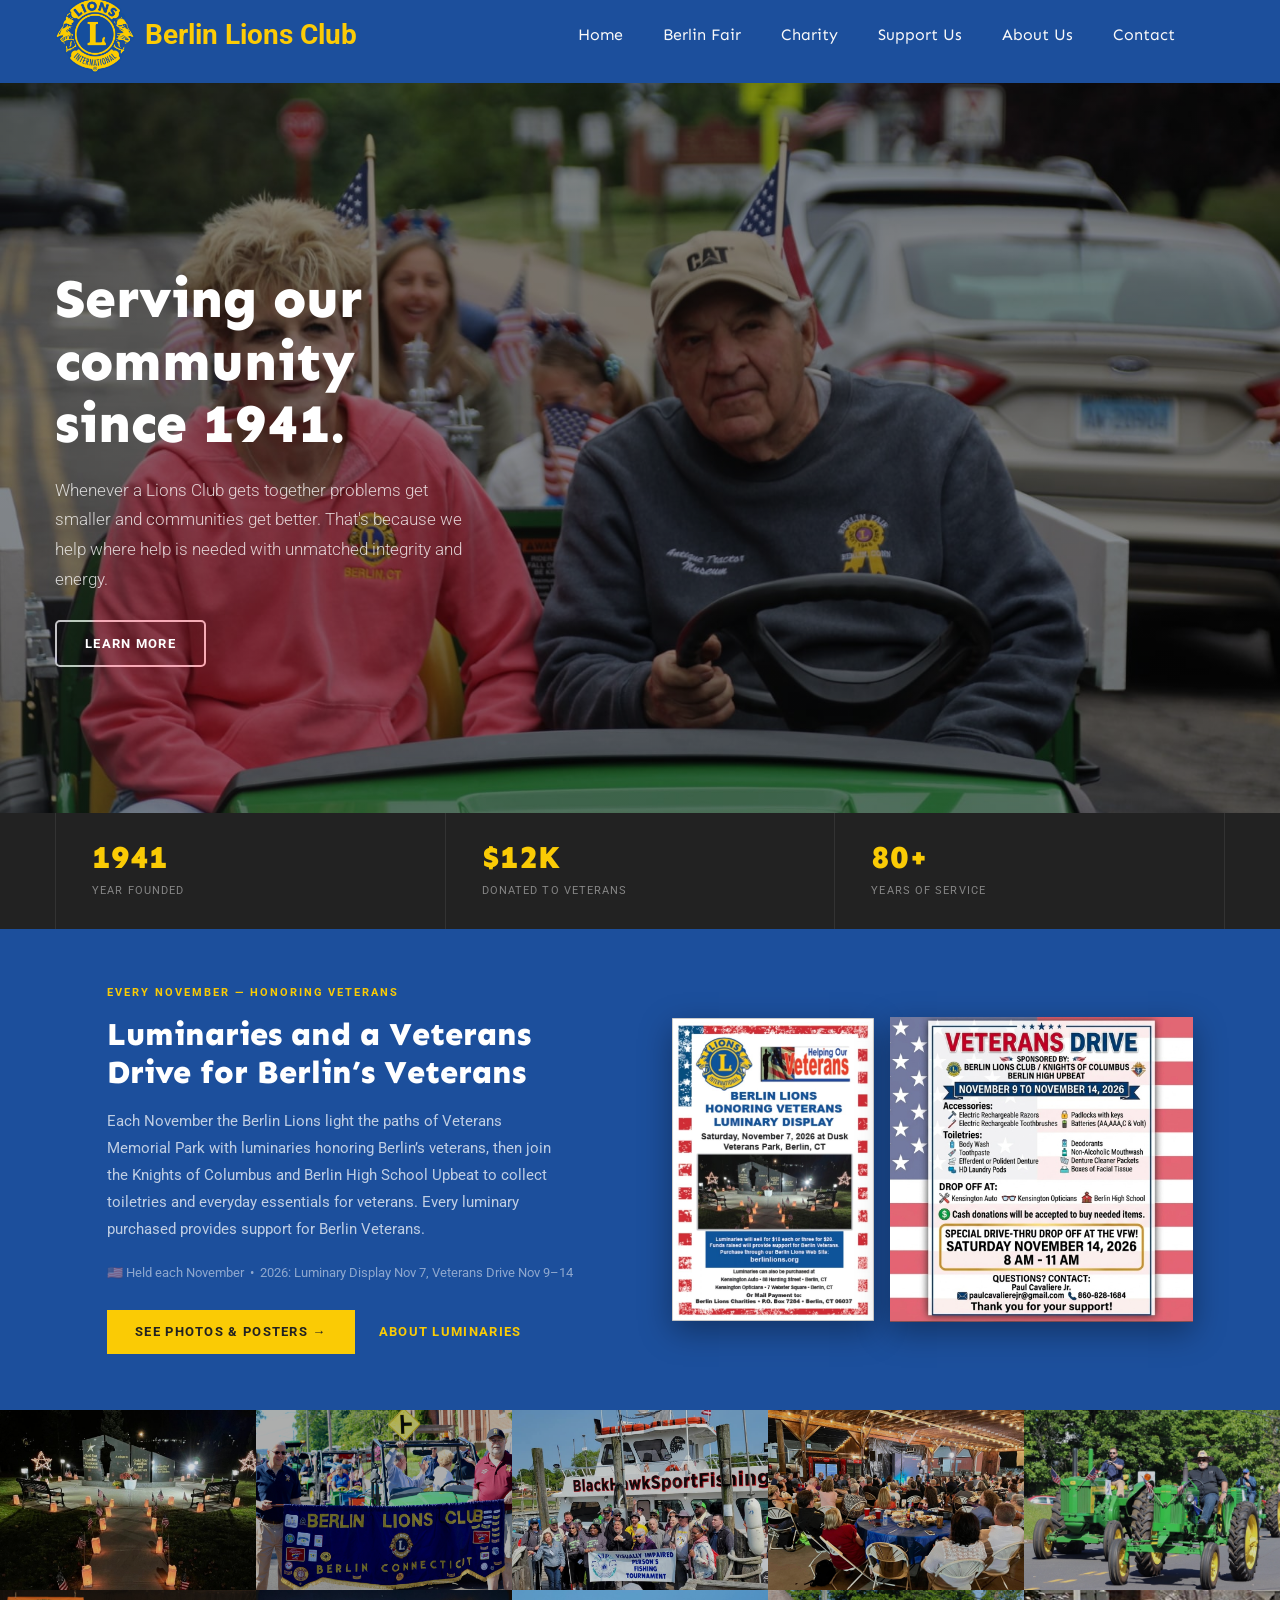
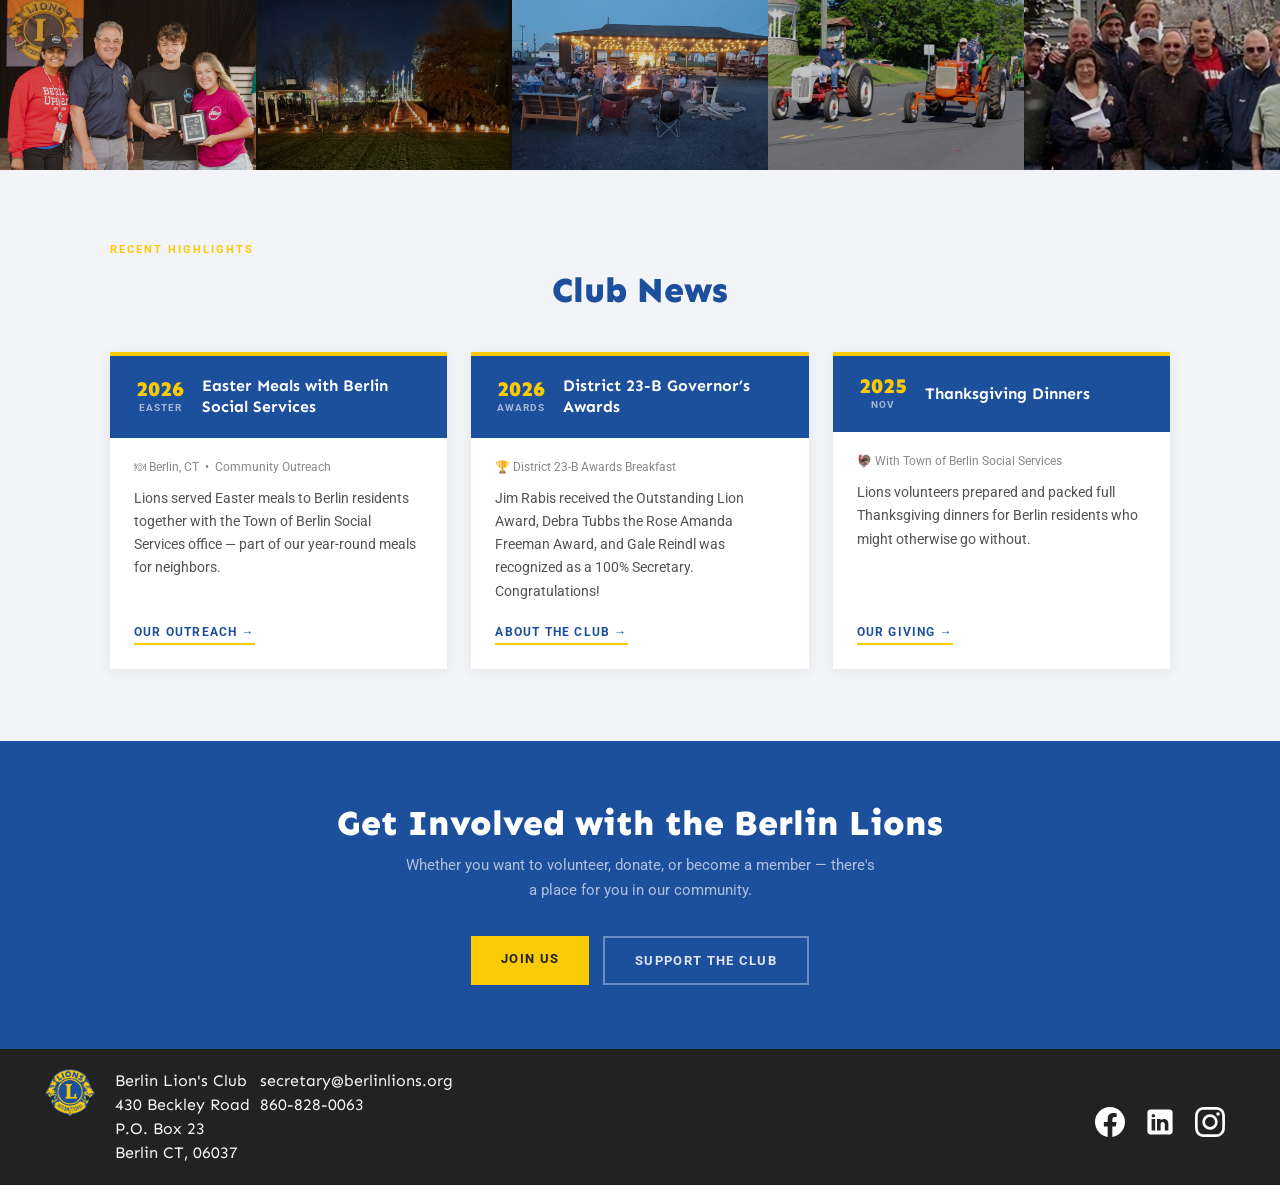
==== commit 5e6d1cad: "feat: sync veterans events, photos and posters from berlinlions.org - Home: replace the past-dated l" ====
--- a/index.html
+++ b/index.html
@@ -241,31 +241,36 @@
   text-decoration: none;
 }
 .home-upcoming-link:hover { color: #ffde03; text-decoration: underline; }
-.home-upcoming-flyer {
-  flex: 0 0 44%;
-  display: flex;
+/* Two posters side by side: 2fr/3fr columns give the portrait flyer and the
+   square poster roughly equal heights */
+.home-upcoming-flyers {
+  flex: 0 0 50%;
+  display: grid;
+  grid-template-columns: 2fr 3fr;
+  gap: 16px;
   align-items: center;
-  justify-content: center;
   padding: 36px 32px;
   box-sizing: border-box;
 }
-.home-upcoming-flyer img {
-  display: block;
-  max-width: 100%;
-  max-height: 440px;
+.home-upcoming-flyers a { display: block; }
+.home-upcoming-flyers img {
+  display: block;
+  width: 100%;
   height: auto;
   box-shadow: 0 10px 30px rgba(0,0,0,0.35);
 }
 @media (max-width: 768px) {
-  .home-upcoming-flyer { flex: none; width: 100%; padding: 0 24px 36px; }
-  .home-upcoming-flyer img { max-width: 340px; max-height: none; width: 100%; }
+  .home-upcoming-flyers { flex: none; width: 100%; padding: 0 24px 36px; }
+}
+@media (max-width: 480px) {
+  .home-upcoming-flyers { padding: 0 16px 28px; gap: 12px; }
 }
 
 /* Photo gallery strip */
 .home-gallery {
   display: grid;
   grid-template-columns: repeat(5, 1fr);
-  height: 180px;
+  grid-auto-rows: 180px;
   overflow: hidden;
 }
 .home-gallery img {
@@ -277,6 +282,8 @@
   transition: filter .3s, transform .4s;
 }
 .home-gallery img:hover { filter: brightness(1); transform: scale(1.05); }
+/* Portrait photos whose subject sits in the upper part of the frame */
+.home-gallery img.is-upper { object-position: center 15%; }
 
 @media (max-width: 768px) {
   /* Upcoming event stacks: text then image */
@@ -289,10 +296,9 @@
   }
   .home-upcoming-img { width: 100% !important; flex: none !important; height: 220px; order: 1; }
 
-  /* Gallery */
-  .home-gallery { grid-template-columns: repeat(3, 1fr); height: 150px; }
-  .home-gallery img:nth-child(4),
-  .home-gallery img:nth-child(5) { display: none; }
+  /* Gallery: first six photos, three per row */
+  .home-gallery { grid-template-columns: repeat(3, 1fr); grid-auto-rows: 150px; }
+  .home-gallery img:nth-child(n+7) { display: none; }
 }
 
 @media (max-width: 480px) {
@@ -304,8 +310,7 @@
   .home-upcoming-text { padding: 28px 16px; }
   .home-cta { padding: 48px 20px; }
   .home-cta-title { font-size: 1.5rem; }
-  .home-gallery { grid-template-columns: repeat(2, 1fr); height: 130px; }
-  .home-gallery img:nth-child(5) { display: none; }
+  .home-gallery { grid-template-columns: repeat(2, 1fr); grid-auto-rows: 130px; }
 }
 
 /* Upcoming events strip */
@@ -406,6 +411,6 @@
   .events-strip { padding: 36px 0; }
   .events-strip-inner { padding: 0 16px; }
 }
-</style></head><body class="body-3"><div class="menu-wrapper"><div data-collapse="medium" data-animation="over-left" data-duration="400" data-easing="ease" data-easing2="ease" role="banner" class="navbar w-nav"><div class="treewalkcontainer"><div class="nav-wrapper"><div class="div-block"><a href="index.html" aria-current="page" class="brand w-nav-brand w--current"><img width="80" sizes="80px" alt="" src="assets/images/6413d466976598272d9b6f7b_Lions_Clubs_International_logo.svg.png" srcset="assets/images/6413d466976598272d9b6f7b_Lions_Clubs_International_logo.svg-p-500.png 500w, assets/images/6413d466976598272d9b6f7b_Lions_Clubs_International_logo.svg-p-800.png 800w, assets/images/6413d466976598272d9b6f7b_Lions_Clubs_International_logo.svg-p-1080.png 1080w, assets/images/6413d466976598272d9b6f7b_Lions_Clubs_International_logo.svg.png 1200w" class="image-2"/></a><div class="text-block-2">Berlin Lions Club</div></div><div class="cart-nav-wrapper"><nav role="navigation" class="nav-menu w-nav-menu"><a href="index.html" aria-current="page" class="nav-link w-nav-link w--current">Home</a><a href="https://ctberlinfair.com/" class="nav-link w-nav-link">Berlin Fair</a><a href="charity.html" class="nav-link w-nav-link">Charity</a><a href="support.html" class="nav-link w-nav-link">Support Us</a><a href="about.html" class="nav-link w-nav-link">About Us</a><a href="contact.html" class="nav-link w-nav-link">Contact</a></nav><div class="nav-button w-nav-button"><div class="w-icon-nav-menu"></div></div></div></div></div></div></div><div class="top-section"><div class="treewalkcontainer"><div class="hero-wrapper"><h1 class="hero-heading">Serving our community <br/>since 1941.</h1><p class="hero-paragraph">Whenever a Lions Club gets together problems get smaller and communities get better. That&#x27;s because we help where help is needed with unmatched integrity and energy.</p><div class="hero-button-wrapper"><a href="about.html" class="btn light outline w-button">Learn More</a></div></div></div></div><div class="home-stats"><div class="treewalkcontainer"><div class="home-stats-inner"><div class="home-stat"><span class="home-stat-num">1941</span><span class="home-stat-label">Year Founded</span></div><div class="home-stat"><span class="home-stat-num">$12K</span><span class="home-stat-label">Donated to Veterans</span></div><div class="home-stat"><span class="home-stat-num">80+</span><span class="home-stat-label">Years of Service</span></div></div></div></div><section class="home-upcoming"><div class="treewalkcontainer"><div class="home-upcoming-inner"><div class="home-upcoming-text"><span class="home-news-tag">Saturday, November 7, 2026 &mdash; Honoring Veterans</span><h2 class="home-upcoming-title">Berlin Lions Veterans Luminary Display</h2><p class="home-upcoming-desc">The Berlin Lions will light the paths of Veterans Memorial Park with luminaries honoring Berlin&rsquo;s veterans. Luminaries are $10 each or three for $20, and every luminary purchased provides support for Berlin Veterans.</p><div class="home-upcoming-meta"><span>&#127482;&#127480; Sat, Nov&nbsp;7, 2026 at dusk &nbsp;&bull;&nbsp; Veterans Memorial Park, Berlin&nbsp;CT</span></div><div class="home-upcoming-actions"><a href="https://berlin-lions-club.square.site/" target="_blank" rel="noopener" class="home-upcoming-btn">Buy Luminaries &rarr;</a><a href="assets/images/luminary-display-2026-flyer.jpg" target="_blank" rel="noopener" class="home-upcoming-link">View Flyer</a></div></div><a class="home-upcoming-flyer" href="assets/images/luminary-display-2026-flyer.jpg" target="_blank" rel="noopener"><img src="assets/images/luminary-display-2026-flyer.jpg" alt="Flyer: Berlin Lions Honoring Veterans Luminary Display, Saturday, November 7, 2026 at dusk, Veterans Park, Berlin CT. Luminaries $10 each or three for $20."/></a></div></div></section><div class="home-gallery"><img src="assets/images/64d2f91b3d7606007e16ae78_345154405_227978186514954_4246603687907924377_n.jpg" alt="Lions event" loading="lazy"/><img src="assets/images/64d5822a426de9959fbbbc89_356417262_578649124452678_4437823804060090495_n.jpg" alt="Lions event" loading="lazy"/><img src="assets/images/64d9070b5436d9a10d0a44b3_lionsupbeatawards.jpg" alt="Lions awards" loading="lazy"/><img src="assets/images/6413e290be9e5244e8a7957c_slider-christmas.jpg" alt="Christmas event" loading="lazy"/><img src="assets/images/061125173521memorial.jpg" alt="Memorial event" loading="lazy"/></div><section class="events-strip"><div class="events-strip-inner"><div class="events-strip-head"><span class="home-news-tag">Recent Highlights</span><h2 class="events-strip-title">Club News</h2></div><div class="events-strip-grid"><div class="ev-card"><div class="ev-card-head"><div class="ev-card-date"><span class="ev-card-day" style="font-size:1.3rem">2026</span><span class="ev-card-month">Easter</span></div><h3 class="ev-card-name">Easter Meals with Berlin Social Services</h3></div><div class="ev-card-body"><div class="ev-card-meta">&#127869; Berlin, CT &nbsp;&bull;&nbsp; Community Outreach</div><p class="ev-card-desc">Lions served Easter meals to Berlin residents together with the Town of Berlin Social Services office &mdash; part of our year-round meals for neighbors.</p><a href="charity.html#outreach" class="ev-card-link">Our Outreach &rarr;</a></div></div><div class="ev-card"><div class="ev-card-head"><div class="ev-card-date"><span class="ev-card-day" style="font-size:1.3rem">2026</span><span class="ev-card-month">Awards</span></div><h3 class="ev-card-name">District 23-B Governor&rsquo;s Awards</h3></div><div class="ev-card-body"><div class="ev-card-meta">&#127942; District 23-B Awards Breakfast</div><p class="ev-card-desc">Jim Rabis received the Outstanding Lion Award, Debra Tubbs the Rose Amanda Freeman Award, and Gale Reindl was recognized as a 100% Secretary. Congratulations!</p><a href="about.html" class="ev-card-link">About the Club &rarr;</a></div></div><div class="ev-card"><div class="ev-card-head"><div class="ev-card-date"><span class="ev-card-day" style="font-size:1.3rem">2025</span><span class="ev-card-month">Nov</span></div><h3 class="ev-card-name">Thanksgiving Dinners</h3></div><div class="ev-card-body"><div class="ev-card-meta">&#129411; With Town of Berlin Social Services</div><p class="ev-card-desc">Lions volunteers prepared and packed full Thanksgiving dinners for Berlin residents who might otherwise go without.</p><a href="charity.html#donations" class="ev-card-link">Our Giving &rarr;</a></div></div></div></div></section><div class="home-cta"><h2 class="home-cta-title">Get Involved with the Berlin Lions</h2><p class="home-cta-sub">Whether you want to volunteer, donate, or become a member — there's a place for you in our community.</p><div class="home-cta-btns"><a href="about.html" class="home-cta-btn home-cta-btn-gold">Join Us</a><a href="support.html" class="home-cta-btn home-cta-btn-outline">Support the Club</a></div></div><div class="footer"><div class="treewalkcontainer"><div class="footer-wrapper"><div class="footer-logo-column"><div><img src="assets/images/6413d466976598272d9b6f7b_Lions_Clubs_International_logo.svg.png" width="50" sizes="50px" srcset="assets/images/6413d466976598272d9b6f7b_Lions_Clubs_International_logo.svg-p-500.png 500w, assets/images/6413d466976598272d9b6f7b_Lions_Clubs_International_logo.svg-p-800.png 800w, assets/images/6413d466976598272d9b6f7b_Lions_Clubs_International_logo.svg-p-1080.png 1080w, assets/images/6413d466976598272d9b6f7b_Lions_Clubs_International_logo.svg.png 1200w" alt="" class="image-6"/></div><div class="rich-text-block w-richtext"><p class="paragraph-4">Berlin Lion&#x27;s Club<br/>430 Beckley Road<br/>P.O. Box 23<br/>Berlin CT, 06037<br/></p></div><div class="rich-text-block w-richtext"><p class="paragraph-5">secretary@berlinlions.org<br/>860-828-0063</p></div></div><div><a href="https://www.facebook.com/BerlinCTLionsClub/" class="social-footer-link w-inline-block"><img src="assets/images/6413d30124cfc2fc43f24b1f_Facebook Logo.svg" width="30" alt="Facebook Logo"/></a><a href="https://www.linkedin.com/company/berlin-lions-club/" target="_blank" class="social-footer-link w-inline-block"><img src="assets/images/64d8ff27399cb463eb11ce80_linkedin.svg" width="30" alt="Twitter Logo"/></a><a href="https://www.instagram.com/ctberlinfair/" target="_blank" class="social-footer-link w-inline-block"><img src="assets/images/6413d30124cfc279d9f24b1d_Insta.svg" width="30" alt="Instagram Logo"/></a></div></div></div></div><script src="assets/js/nav.js"></script></body>
+</style></head><body class="body-3"><div class="menu-wrapper"><div data-collapse="medium" data-animation="over-left" data-duration="400" data-easing="ease" data-easing2="ease" role="banner" class="navbar w-nav"><div class="treewalkcontainer"><div class="nav-wrapper"><div class="div-block"><a href="index.html" aria-current="page" class="brand w-nav-brand w--current"><img width="80" sizes="80px" alt="" src="assets/images/6413d466976598272d9b6f7b_Lions_Clubs_International_logo.svg.png" srcset="assets/images/6413d466976598272d9b6f7b_Lions_Clubs_International_logo.svg-p-500.png 500w, assets/images/6413d466976598272d9b6f7b_Lions_Clubs_International_logo.svg-p-800.png 800w, assets/images/6413d466976598272d9b6f7b_Lions_Clubs_International_logo.svg-p-1080.png 1080w, assets/images/6413d466976598272d9b6f7b_Lions_Clubs_International_logo.svg.png 1200w" class="image-2"/></a><div class="text-block-2">Berlin Lions Club</div></div><div class="cart-nav-wrapper"><nav role="navigation" class="nav-menu w-nav-menu"><a href="index.html" aria-current="page" class="nav-link w-nav-link w--current">Home</a><a href="https://ctberlinfair.com/" class="nav-link w-nav-link">Berlin Fair</a><a href="charity.html" class="nav-link w-nav-link">Charity</a><a href="support.html" class="nav-link w-nav-link">Support Us</a><a href="about.html" class="nav-link w-nav-link">About Us</a><a href="contact.html" class="nav-link w-nav-link">Contact</a></nav><div class="nav-button w-nav-button"><div class="w-icon-nav-menu"></div></div></div></div></div></div></div><div class="top-section"><div class="treewalkcontainer"><div class="hero-wrapper"><h1 class="hero-heading">Serving our community <br/>since 1941.</h1><p class="hero-paragraph">Whenever a Lions Club gets together problems get smaller and communities get better. That&#x27;s because we help where help is needed with unmatched integrity and energy.</p><div class="hero-button-wrapper"><a href="about.html" class="btn light outline w-button">Learn More</a></div></div></div></div><div class="home-stats"><div class="treewalkcontainer"><div class="home-stats-inner"><div class="home-stat"><span class="home-stat-num">1941</span><span class="home-stat-label">Year Founded</span></div><div class="home-stat"><span class="home-stat-num">$12K</span><span class="home-stat-label">Donated to Veterans</span></div><div class="home-stat"><span class="home-stat-num">80+</span><span class="home-stat-label">Years of Service</span></div></div></div></div><section class="home-upcoming"><div class="treewalkcontainer"><div class="home-upcoming-inner"><div class="home-upcoming-text"><span class="home-news-tag">Every November &mdash; Honoring Veterans</span><h2 class="home-upcoming-title">Luminaries and a Veterans Drive for Berlin&rsquo;s Veterans</h2><p class="home-upcoming-desc">Each November the Berlin Lions light the paths of Veterans Memorial Park with luminaries honoring Berlin&rsquo;s veterans, then join the Knights of Columbus and Berlin High School Upbeat to collect toiletries and everyday essentials for veterans. Every luminary purchased provides support for Berlin Veterans.</p><div class="home-upcoming-meta"><span>&#127482;&#127480; Held each November &nbsp;&bull;&nbsp; 2026: Luminary Display Nov&nbsp;7, Veterans Drive Nov&nbsp;9&ndash;14</span></div><div class="home-upcoming-actions"><a href="charity.html#veterans" class="home-upcoming-btn">See Photos &amp; Posters &rarr;</a><a href="support.html#luminaries" class="home-upcoming-link">About Luminaries</a></div></div><div class="home-upcoming-flyers"><a href="assets/images/luminary-display-2026-flyer.jpg" target="_blank" rel="noopener"><img src="assets/images/luminary-display-2026-flyer.jpg" alt="Flyer: Berlin Lions Honoring Veterans Luminary Display, Saturday, November 7, 2026 at dusk, Veterans Park, Berlin CT. Luminaries $10 each or three for $20."/></a><a href="assets/images/veterans-drive-2026-poster.jpg" target="_blank" rel="noopener"><img src="assets/images/veterans-drive-2026-poster.jpg" alt="Poster: Veterans Drive, November 9 to 14, 2026, sponsored by the Berlin Lions Club, Knights of Columbus and Berlin High Upbeat. Collecting toiletries, rechargeable razors and toothbrushes, padlocks and batteries, with drop-off at Kensington Auto, Kensington Opticians and Berlin High School, and a drive-thru drop-off at the VFW on Saturday, November 14."/></a></div></div></div></section><div class="home-gallery"><img class="is-upper" src="assets/images/luminary-gold-star-memorial.jpg" alt="Luminaries and flags lining the path to the Gold Star memorial at Veterans Memorial Park" loading="lazy"/><img src="assets/images/061125173521memorial.jpg" alt="Lions carrying the Berlin Lions Club banner in a town parade" loading="lazy"/><img src="assets/images/vip-fishing-adult-black-hawk.jpg" alt="VIP Adult Fishing Tournament group in front of the Black Hawk charter boat" loading="lazy"/><img src="assets/images/64d5822a426de9959fbbbc89_356417262_578649124452678_4437823804060090495_n.jpg" alt="Lions event" loading="lazy"/><img src="assets/images/parade-tractors-1.jpg" alt="Antique John Deere tractors rolling through Berlin in a town parade" loading="lazy"/><img src="assets/images/64d9070b5436d9a10d0a44b3_lionsupbeatawards.jpg" alt="Lions awards" loading="lazy"/><img src="assets/images/luminary-park-night.jpg" alt="Veterans Memorial Park lit by luminaries at night" loading="lazy"/><img src="assets/images/64d2f91b3d7606007e16ae78_345154405_227978186514954_4246603687907924377_n.jpg" alt="Lions event" loading="lazy"/><img src="assets/images/parade-tractors-2.jpg" alt="Antique tractors passing the gazebo in a Berlin town parade" loading="lazy"/><img src="assets/images/6413e290be9e5244e8a7957c_slider-christmas.jpg" alt="Christmas event" loading="lazy"/></div><section class="events-strip"><div class="events-strip-inner"><div class="events-strip-head"><span class="home-news-tag">Recent Highlights</span><h2 class="events-strip-title">Club News</h2></div><div class="events-strip-grid"><div class="ev-card"><div class="ev-card-head"><div class="ev-card-date"><span class="ev-card-day" style="font-size:1.3rem">2026</span><span class="ev-card-month">Easter</span></div><h3 class="ev-card-name">Easter Meals with Berlin Social Services</h3></div><div class="ev-card-body"><div class="ev-card-meta">&#127869; Berlin, CT &nbsp;&bull;&nbsp; Community Outreach</div><p class="ev-card-desc">Lions served Easter meals to Berlin residents together with the Town of Berlin Social Services office &mdash; part of our year-round meals for neighbors.</p><a href="charity.html#outreach" class="ev-card-link">Our Outreach &rarr;</a></div></div><div class="ev-card"><div class="ev-card-head"><div class="ev-card-date"><span class="ev-card-day" style="font-size:1.3rem">2026</span><span class="ev-card-month">Awards</span></div><h3 class="ev-card-name">District 23-B Governor&rsquo;s Awards</h3></div><div class="ev-card-body"><div class="ev-card-meta">&#127942; District 23-B Awards Breakfast</div><p class="ev-card-desc">Jim Rabis received the Outstanding Lion Award, Debra Tubbs the Rose Amanda Freeman Award, and Gale Reindl was recognized as a 100% Secretary. Congratulations!</p><a href="about.html" class="ev-card-link">About the Club &rarr;</a></div></div><div class="ev-card"><div class="ev-card-head"><div class="ev-card-date"><span class="ev-card-day" style="font-size:1.3rem">2025</span><span class="ev-card-month">Nov</span></div><h3 class="ev-card-name">Thanksgiving Dinners</h3></div><div class="ev-card-body"><div class="ev-card-meta">&#129411; With Town of Berlin Social Services</div><p class="ev-card-desc">Lions volunteers prepared and packed full Thanksgiving dinners for Berlin residents who might otherwise go without.</p><a href="charity.html#donations" class="ev-card-link">Our Giving &rarr;</a></div></div></div></div></section><div class="home-cta"><h2 class="home-cta-title">Get Involved with the Berlin Lions</h2><p class="home-cta-sub">Whether you want to volunteer, donate, or become a member — there's a place for you in our community.</p><div class="home-cta-btns"><a href="about.html" class="home-cta-btn home-cta-btn-gold">Join Us</a><a href="support.html" class="home-cta-btn home-cta-btn-outline">Support the Club</a></div></div><div class="footer"><div class="treewalkcontainer"><div class="footer-wrapper"><div class="footer-logo-column"><div><img src="assets/images/6413d466976598272d9b6f7b_Lions_Clubs_International_logo.svg.png" width="50" sizes="50px" srcset="assets/images/6413d466976598272d9b6f7b_Lions_Clubs_International_logo.svg-p-500.png 500w, assets/images/6413d466976598272d9b6f7b_Lions_Clubs_International_logo.svg-p-800.png 800w, assets/images/6413d466976598272d9b6f7b_Lions_Clubs_International_logo.svg-p-1080.png 1080w, assets/images/6413d466976598272d9b6f7b_Lions_Clubs_International_logo.svg.png 1200w" alt="" class="image-6"/></div><div class="rich-text-block w-richtext"><p class="paragraph-4">Berlin Lion&#x27;s Club<br/>430 Beckley Road<br/>P.O. Box 23<br/>Berlin CT, 06037<br/></p></div><div class="rich-text-block w-richtext"><p class="paragraph-5">secretary@berlinlions.org<br/>860-828-0063</p></div></div><div><a href="https://www.facebook.com/BerlinCTLionsClub/" class="social-footer-link w-inline-block"><img src="assets/images/6413d30124cfc2fc43f24b1f_Facebook Logo.svg" width="30" alt="Facebook Logo"/></a><a href="https://www.linkedin.com/company/berlin-lions-club/" target="_blank" class="social-footer-link w-inline-block"><img src="assets/images/64d8ff27399cb463eb11ce80_linkedin.svg" width="30" alt="Twitter Logo"/></a><a href="https://www.instagram.com/ctberlinfair/" target="_blank" class="social-footer-link w-inline-block"><img src="assets/images/6413d30124cfc279d9f24b1d_Insta.svg" width="30" alt="Instagram Logo"/></a></div></div></div></div><script src="assets/js/nav.js"></script></body>
 
 </html>
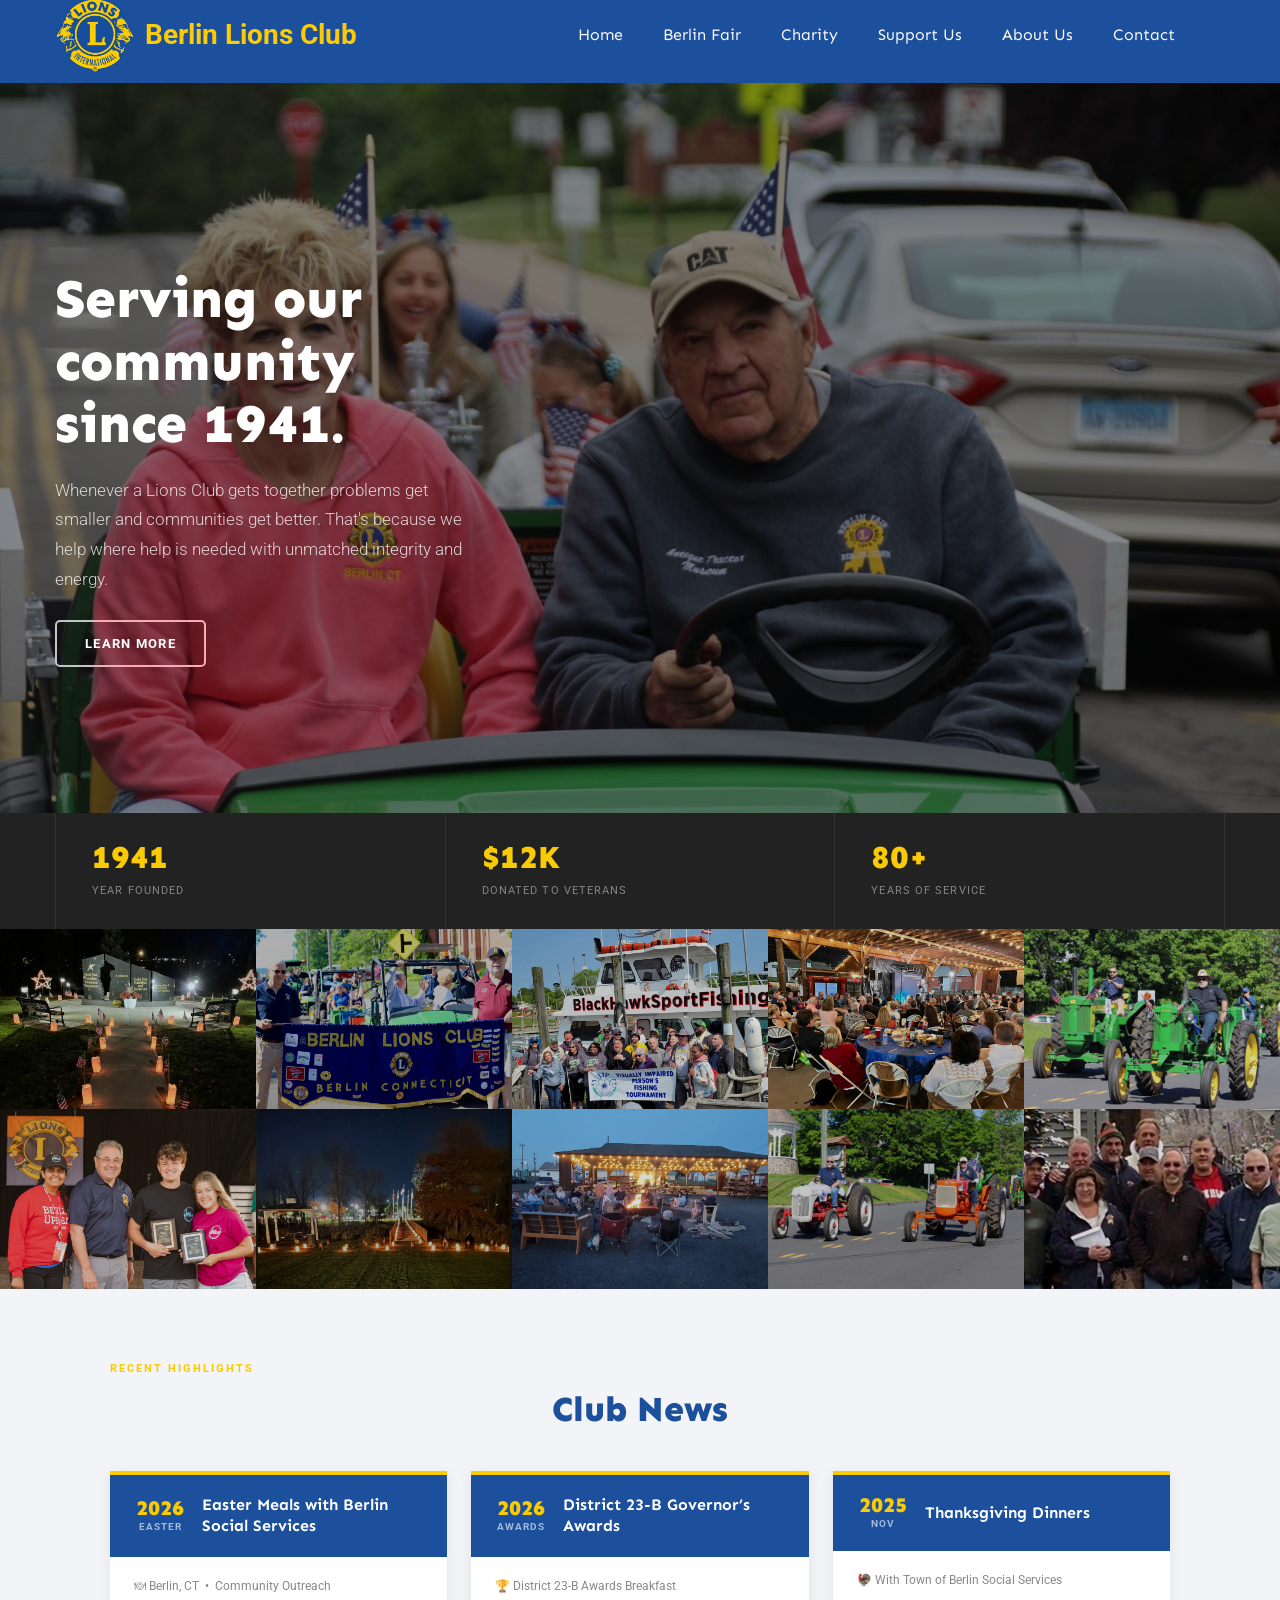
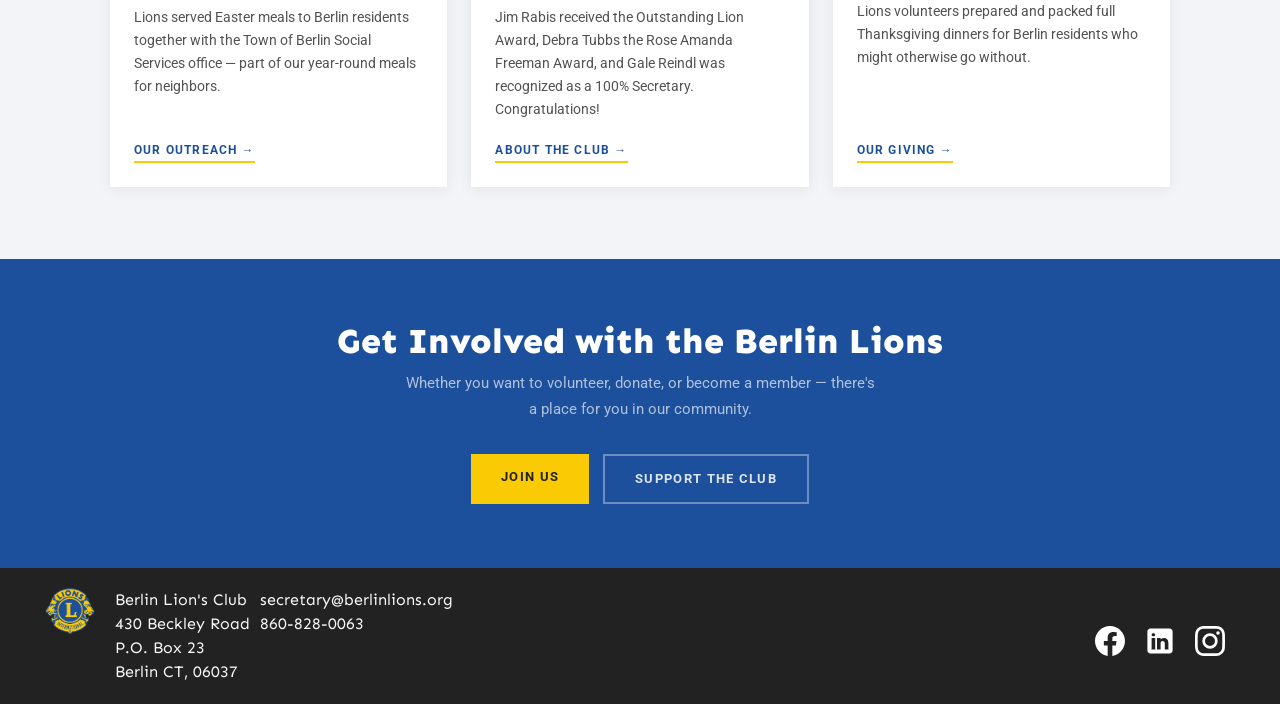
==== commit e4974e8a: "fix: remove past-dated events and posters The Veterans Luminary Display (Nov 7) and Veterans Drive (" ====
--- a/index.html
+++ b/index.html
@@ -241,31 +241,6 @@
   text-decoration: none;
 }
 .home-upcoming-link:hover { color: #ffde03; text-decoration: underline; }
-/* Two posters side by side: 2fr/3fr columns give the portrait flyer and the
-   square poster roughly equal heights */
-.home-upcoming-flyers {
-  flex: 0 0 50%;
-  display: grid;
-  grid-template-columns: 2fr 3fr;
-  gap: 16px;
-  align-items: center;
-  padding: 36px 32px;
-  box-sizing: border-box;
-}
-.home-upcoming-flyers a { display: block; }
-.home-upcoming-flyers img {
-  display: block;
-  width: 100%;
-  height: auto;
-  box-shadow: 0 10px 30px rgba(0,0,0,0.35);
-}
-@media (max-width: 768px) {
-  .home-upcoming-flyers { flex: none; width: 100%; padding: 0 24px 36px; }
-}
-@media (max-width: 480px) {
-  .home-upcoming-flyers { padding: 0 16px 28px; gap: 12px; }
-}
-
 /* Photo gallery strip */
 .home-gallery {
   display: grid;
@@ -411,6 +386,6 @@
   .events-strip { padding: 36px 0; }
   .events-strip-inner { padding: 0 16px; }
 }
-</style></head><body class="body-3"><div class="menu-wrapper"><div data-collapse="medium" data-animation="over-left" data-duration="400" data-easing="ease" data-easing2="ease" role="banner" class="navbar w-nav"><div class="treewalkcontainer"><div class="nav-wrapper"><div class="div-block"><a href="index.html" aria-current="page" class="brand w-nav-brand w--current"><img width="80" sizes="80px" alt="" src="assets/images/6413d466976598272d9b6f7b_Lions_Clubs_International_logo.svg.png" srcset="assets/images/6413d466976598272d9b6f7b_Lions_Clubs_International_logo.svg-p-500.png 500w, assets/images/6413d466976598272d9b6f7b_Lions_Clubs_International_logo.svg-p-800.png 800w, assets/images/6413d466976598272d9b6f7b_Lions_Clubs_International_logo.svg-p-1080.png 1080w, assets/images/6413d466976598272d9b6f7b_Lions_Clubs_International_logo.svg.png 1200w" class="image-2"/></a><div class="text-block-2">Berlin Lions Club</div></div><div class="cart-nav-wrapper"><nav role="navigation" class="nav-menu w-nav-menu"><a href="index.html" aria-current="page" class="nav-link w-nav-link w--current">Home</a><a href="https://ctberlinfair.com/" class="nav-link w-nav-link">Berlin Fair</a><a href="charity.html" class="nav-link w-nav-link">Charity</a><a href="support.html" class="nav-link w-nav-link">Support Us</a><a href="about.html" class="nav-link w-nav-link">About Us</a><a href="contact.html" class="nav-link w-nav-link">Contact</a></nav><div class="nav-button w-nav-button"><div class="w-icon-nav-menu"></div></div></div></div></div></div></div><div class="top-section"><div class="treewalkcontainer"><div class="hero-wrapper"><h1 class="hero-heading">Serving our community <br/>since 1941.</h1><p class="hero-paragraph">Whenever a Lions Club gets together problems get smaller and communities get better. That&#x27;s because we help where help is needed with unmatched integrity and energy.</p><div class="hero-button-wrapper"><a href="about.html" class="btn light outline w-button">Learn More</a></div></div></div></div><div class="home-stats"><div class="treewalkcontainer"><div class="home-stats-inner"><div class="home-stat"><span class="home-stat-num">1941</span><span class="home-stat-label">Year Founded</span></div><div class="home-stat"><span class="home-stat-num">$12K</span><span class="home-stat-label">Donated to Veterans</span></div><div class="home-stat"><span class="home-stat-num">80+</span><span class="home-stat-label">Years of Service</span></div></div></div></div><section class="home-upcoming"><div class="treewalkcontainer"><div class="home-upcoming-inner"><div class="home-upcoming-text"><span class="home-news-tag">Every November &mdash; Honoring Veterans</span><h2 class="home-upcoming-title">Luminaries and a Veterans Drive for Berlin&rsquo;s Veterans</h2><p class="home-upcoming-desc">Each November the Berlin Lions light the paths of Veterans Memorial Park with luminaries honoring Berlin&rsquo;s veterans, then join the Knights of Columbus and Berlin High School Upbeat to collect toiletries and everyday essentials for veterans. Every luminary purchased provides support for Berlin Veterans.</p><div class="home-upcoming-meta"><span>&#127482;&#127480; Held each November &nbsp;&bull;&nbsp; 2026: Luminary Display Nov&nbsp;7, Veterans Drive Nov&nbsp;9&ndash;14</span></div><div class="home-upcoming-actions"><a href="charity.html#veterans" class="home-upcoming-btn">See Photos &amp; Posters &rarr;</a><a href="support.html#luminaries" class="home-upcoming-link">About Luminaries</a></div></div><div class="home-upcoming-flyers"><a href="assets/images/luminary-display-2026-flyer.jpg" target="_blank" rel="noopener"><img src="assets/images/luminary-display-2026-flyer.jpg" alt="Flyer: Berlin Lions Honoring Veterans Luminary Display, Saturday, November 7, 2026 at dusk, Veterans Park, Berlin CT. Luminaries $10 each or three for $20."/></a><a href="assets/images/veterans-drive-2026-poster.jpg" target="_blank" rel="noopener"><img src="assets/images/veterans-drive-2026-poster.jpg" alt="Poster: Veterans Drive, November 9 to 14, 2026, sponsored by the Berlin Lions Club, Knights of Columbus and Berlin High Upbeat. Collecting toiletries, rechargeable razors and toothbrushes, padlocks and batteries, with drop-off at Kensington Auto, Kensington Opticians and Berlin High School, and a drive-thru drop-off at the VFW on Saturday, November 14."/></a></div></div></div></section><div class="home-gallery"><img class="is-upper" src="assets/images/luminary-gold-star-memorial.jpg" alt="Luminaries and flags lining the path to the Gold Star memorial at Veterans Memorial Park" loading="lazy"/><img src="assets/images/061125173521memorial.jpg" alt="Lions carrying the Berlin Lions Club banner in a town parade" loading="lazy"/><img src="assets/images/vip-fishing-adult-black-hawk.jpg" alt="VIP Adult Fishing Tournament group in front of the Black Hawk charter boat" loading="lazy"/><img src="assets/images/64d5822a426de9959fbbbc89_356417262_578649124452678_4437823804060090495_n.jpg" alt="Lions event" loading="lazy"/><img src="assets/images/parade-tractors-1.jpg" alt="Antique John Deere tractors rolling through Berlin in a town parade" loading="lazy"/><img src="assets/images/64d9070b5436d9a10d0a44b3_lionsupbeatawards.jpg" alt="Lions awards" loading="lazy"/><img src="assets/images/luminary-park-night.jpg" alt="Veterans Memorial Park lit by luminaries at night" loading="lazy"/><img src="assets/images/64d2f91b3d7606007e16ae78_345154405_227978186514954_4246603687907924377_n.jpg" alt="Lions event" loading="lazy"/><img src="assets/images/parade-tractors-2.jpg" alt="Antique tractors passing the gazebo in a Berlin town parade" loading="lazy"/><img src="assets/images/6413e290be9e5244e8a7957c_slider-christmas.jpg" alt="Christmas event" loading="lazy"/></div><section class="events-strip"><div class="events-strip-inner"><div class="events-strip-head"><span class="home-news-tag">Recent Highlights</span><h2 class="events-strip-title">Club News</h2></div><div class="events-strip-grid"><div class="ev-card"><div class="ev-card-head"><div class="ev-card-date"><span class="ev-card-day" style="font-size:1.3rem">2026</span><span class="ev-card-month">Easter</span></div><h3 class="ev-card-name">Easter Meals with Berlin Social Services</h3></div><div class="ev-card-body"><div class="ev-card-meta">&#127869; Berlin, CT &nbsp;&bull;&nbsp; Community Outreach</div><p class="ev-card-desc">Lions served Easter meals to Berlin residents together with the Town of Berlin Social Services office &mdash; part of our year-round meals for neighbors.</p><a href="charity.html#outreach" class="ev-card-link">Our Outreach &rarr;</a></div></div><div class="ev-card"><div class="ev-card-head"><div class="ev-card-date"><span class="ev-card-day" style="font-size:1.3rem">2026</span><span class="ev-card-month">Awards</span></div><h3 class="ev-card-name">District 23-B Governor&rsquo;s Awards</h3></div><div class="ev-card-body"><div class="ev-card-meta">&#127942; District 23-B Awards Breakfast</div><p class="ev-card-desc">Jim Rabis received the Outstanding Lion Award, Debra Tubbs the Rose Amanda Freeman Award, and Gale Reindl was recognized as a 100% Secretary. Congratulations!</p><a href="about.html" class="ev-card-link">About the Club &rarr;</a></div></div><div class="ev-card"><div class="ev-card-head"><div class="ev-card-date"><span class="ev-card-day" style="font-size:1.3rem">2025</span><span class="ev-card-month">Nov</span></div><h3 class="ev-card-name">Thanksgiving Dinners</h3></div><div class="ev-card-body"><div class="ev-card-meta">&#129411; With Town of Berlin Social Services</div><p class="ev-card-desc">Lions volunteers prepared and packed full Thanksgiving dinners for Berlin residents who might otherwise go without.</p><a href="charity.html#donations" class="ev-card-link">Our Giving &rarr;</a></div></div></div></div></section><div class="home-cta"><h2 class="home-cta-title">Get Involved with the Berlin Lions</h2><p class="home-cta-sub">Whether you want to volunteer, donate, or become a member — there's a place for you in our community.</p><div class="home-cta-btns"><a href="about.html" class="home-cta-btn home-cta-btn-gold">Join Us</a><a href="support.html" class="home-cta-btn home-cta-btn-outline">Support the Club</a></div></div><div class="footer"><div class="treewalkcontainer"><div class="footer-wrapper"><div class="footer-logo-column"><div><img src="assets/images/6413d466976598272d9b6f7b_Lions_Clubs_International_logo.svg.png" width="50" sizes="50px" srcset="assets/images/6413d466976598272d9b6f7b_Lions_Clubs_International_logo.svg-p-500.png 500w, assets/images/6413d466976598272d9b6f7b_Lions_Clubs_International_logo.svg-p-800.png 800w, assets/images/6413d466976598272d9b6f7b_Lions_Clubs_International_logo.svg-p-1080.png 1080w, assets/images/6413d466976598272d9b6f7b_Lions_Clubs_International_logo.svg.png 1200w" alt="" class="image-6"/></div><div class="rich-text-block w-richtext"><p class="paragraph-4">Berlin Lion&#x27;s Club<br/>430 Beckley Road<br/>P.O. Box 23<br/>Berlin CT, 06037<br/></p></div><div class="rich-text-block w-richtext"><p class="paragraph-5">secretary@berlinlions.org<br/>860-828-0063</p></div></div><div><a href="https://www.facebook.com/BerlinCTLionsClub/" class="social-footer-link w-inline-block"><img src="assets/images/6413d30124cfc2fc43f24b1f_Facebook Logo.svg" width="30" alt="Facebook Logo"/></a><a href="https://www.linkedin.com/company/berlin-lions-club/" target="_blank" class="social-footer-link w-inline-block"><img src="assets/images/64d8ff27399cb463eb11ce80_linkedin.svg" width="30" alt="Twitter Logo"/></a><a href="https://www.instagram.com/ctberlinfair/" target="_blank" class="social-footer-link w-inline-block"><img src="assets/images/6413d30124cfc279d9f24b1d_Insta.svg" width="30" alt="Instagram Logo"/></a></div></div></div></div><script src="assets/js/nav.js"></script></body>
+</style></head><body class="body-3"><div class="menu-wrapper"><div data-collapse="medium" data-animation="over-left" data-duration="400" data-easing="ease" data-easing2="ease" role="banner" class="navbar w-nav"><div class="treewalkcontainer"><div class="nav-wrapper"><div class="div-block"><a href="index.html" aria-current="page" class="brand w-nav-brand w--current"><img width="80" sizes="80px" alt="" src="assets/images/6413d466976598272d9b6f7b_Lions_Clubs_International_logo.svg.png" srcset="assets/images/6413d466976598272d9b6f7b_Lions_Clubs_International_logo.svg-p-500.png 500w, assets/images/6413d466976598272d9b6f7b_Lions_Clubs_International_logo.svg-p-800.png 800w, assets/images/6413d466976598272d9b6f7b_Lions_Clubs_International_logo.svg-p-1080.png 1080w, assets/images/6413d466976598272d9b6f7b_Lions_Clubs_International_logo.svg.png 1200w" class="image-2"/></a><div class="text-block-2">Berlin Lions Club</div></div><div class="cart-nav-wrapper"><nav role="navigation" class="nav-menu w-nav-menu"><a href="index.html" aria-current="page" class="nav-link w-nav-link w--current">Home</a><a href="https://ctberlinfair.com/" class="nav-link w-nav-link">Berlin Fair</a><a href="charity.html" class="nav-link w-nav-link">Charity</a><a href="support.html" class="nav-link w-nav-link">Support Us</a><a href="about.html" class="nav-link w-nav-link">About Us</a><a href="contact.html" class="nav-link w-nav-link">Contact</a></nav><div class="nav-button w-nav-button"><div class="w-icon-nav-menu"></div></div></div></div></div></div></div><div class="top-section"><div class="treewalkcontainer"><div class="hero-wrapper"><h1 class="hero-heading">Serving our community <br/>since 1941.</h1><p class="hero-paragraph">Whenever a Lions Club gets together problems get smaller and communities get better. That&#x27;s because we help where help is needed with unmatched integrity and energy.</p><div class="hero-button-wrapper"><a href="about.html" class="btn light outline w-button">Learn More</a></div></div></div></div><div class="home-stats"><div class="treewalkcontainer"><div class="home-stats-inner"><div class="home-stat"><span class="home-stat-num">1941</span><span class="home-stat-label">Year Founded</span></div><div class="home-stat"><span class="home-stat-num">$12K</span><span class="home-stat-label">Donated to Veterans</span></div><div class="home-stat"><span class="home-stat-num">80+</span><span class="home-stat-label">Years of Service</span></div></div></div></div><div class="home-gallery"><img class="is-upper" src="assets/images/luminary-gold-star-memorial.jpg" alt="Luminaries and flags lining the path to the Gold Star memorial at Veterans Memorial Park" loading="lazy"/><img src="assets/images/061125173521memorial.jpg" alt="Lions carrying the Berlin Lions Club banner in a town parade" loading="lazy"/><img src="assets/images/vip-fishing-adult-black-hawk.jpg" alt="VIP Adult Fishing Tournament group in front of the Black Hawk charter boat" loading="lazy"/><img src="assets/images/64d5822a426de9959fbbbc89_356417262_578649124452678_4437823804060090495_n.jpg" alt="Lions event" loading="lazy"/><img src="assets/images/parade-tractors-1.jpg" alt="Antique John Deere tractors rolling through Berlin in a town parade" loading="lazy"/><img src="assets/images/64d9070b5436d9a10d0a44b3_lionsupbeatawards.jpg" alt="Lions awards" loading="lazy"/><img src="assets/images/luminary-park-night.jpg" alt="Veterans Memorial Park lit by luminaries at night" loading="lazy"/><img src="assets/images/64d2f91b3d7606007e16ae78_345154405_227978186514954_4246603687907924377_n.jpg" alt="Lions event" loading="lazy"/><img src="assets/images/parade-tractors-2.jpg" alt="Antique tractors passing the gazebo in a Berlin town parade" loading="lazy"/><img src="assets/images/6413e290be9e5244e8a7957c_slider-christmas.jpg" alt="Christmas event" loading="lazy"/></div><section class="events-strip"><div class="events-strip-inner"><div class="events-strip-head"><span class="home-news-tag">Recent Highlights</span><h2 class="events-strip-title">Club News</h2></div><div class="events-strip-grid"><div class="ev-card"><div class="ev-card-head"><div class="ev-card-date"><span class="ev-card-day" style="font-size:1.3rem">2026</span><span class="ev-card-month">Easter</span></div><h3 class="ev-card-name">Easter Meals with Berlin Social Services</h3></div><div class="ev-card-body"><div class="ev-card-meta">&#127869; Berlin, CT &nbsp;&bull;&nbsp; Community Outreach</div><p class="ev-card-desc">Lions served Easter meals to Berlin residents together with the Town of Berlin Social Services office &mdash; part of our year-round meals for neighbors.</p><a href="charity.html#outreach" class="ev-card-link">Our Outreach &rarr;</a></div></div><div class="ev-card"><div class="ev-card-head"><div class="ev-card-date"><span class="ev-card-day" style="font-size:1.3rem">2026</span><span class="ev-card-month">Awards</span></div><h3 class="ev-card-name">District 23-B Governor&rsquo;s Awards</h3></div><div class="ev-card-body"><div class="ev-card-meta">&#127942; District 23-B Awards Breakfast</div><p class="ev-card-desc">Jim Rabis received the Outstanding Lion Award, Debra Tubbs the Rose Amanda Freeman Award, and Gale Reindl was recognized as a 100% Secretary. Congratulations!</p><a href="about.html" class="ev-card-link">About the Club &rarr;</a></div></div><div class="ev-card"><div class="ev-card-head"><div class="ev-card-date"><span class="ev-card-day" style="font-size:1.3rem">2025</span><span class="ev-card-month">Nov</span></div><h3 class="ev-card-name">Thanksgiving Dinners</h3></div><div class="ev-card-body"><div class="ev-card-meta">&#129411; With Town of Berlin Social Services</div><p class="ev-card-desc">Lions volunteers prepared and packed full Thanksgiving dinners for Berlin residents who might otherwise go without.</p><a href="charity.html#donations" class="ev-card-link">Our Giving &rarr;</a></div></div></div></div></section><div class="home-cta"><h2 class="home-cta-title">Get Involved with the Berlin Lions</h2><p class="home-cta-sub">Whether you want to volunteer, donate, or become a member — there's a place for you in our community.</p><div class="home-cta-btns"><a href="about.html" class="home-cta-btn home-cta-btn-gold">Join Us</a><a href="support.html" class="home-cta-btn home-cta-btn-outline">Support the Club</a></div></div><div class="footer"><div class="treewalkcontainer"><div class="footer-wrapper"><div class="footer-logo-column"><div><img src="assets/images/6413d466976598272d9b6f7b_Lions_Clubs_International_logo.svg.png" width="50" sizes="50px" srcset="assets/images/6413d466976598272d9b6f7b_Lions_Clubs_International_logo.svg-p-500.png 500w, assets/images/6413d466976598272d9b6f7b_Lions_Clubs_International_logo.svg-p-800.png 800w, assets/images/6413d466976598272d9b6f7b_Lions_Clubs_International_logo.svg-p-1080.png 1080w, assets/images/6413d466976598272d9b6f7b_Lions_Clubs_International_logo.svg.png 1200w" alt="" class="image-6"/></div><div class="rich-text-block w-richtext"><p class="paragraph-4">Berlin Lion&#x27;s Club<br/>430 Beckley Road<br/>P.O. Box 23<br/>Berlin CT, 06037<br/></p></div><div class="rich-text-block w-richtext"><p class="paragraph-5">secretary@berlinlions.org<br/>860-828-0063</p></div></div><div><a href="https://www.facebook.com/BerlinCTLionsClub/" class="social-footer-link w-inline-block"><img src="assets/images/6413d30124cfc2fc43f24b1f_Facebook Logo.svg" width="30" alt="Facebook Logo"/></a><a href="https://www.linkedin.com/company/berlin-lions-club/" target="_blank" class="social-footer-link w-inline-block"><img src="assets/images/64d8ff27399cb463eb11ce80_linkedin.svg" width="30" alt="Twitter Logo"/></a><a href="https://www.instagram.com/ctberlinfair/" target="_blank" class="social-footer-link w-inline-block"><img src="assets/images/6413d30124cfc279d9f24b1d_Insta.svg" width="30" alt="Instagram Logo"/></a></div></div></div></div><script src="assets/js/nav.js"></script></body>
 
 </html>
